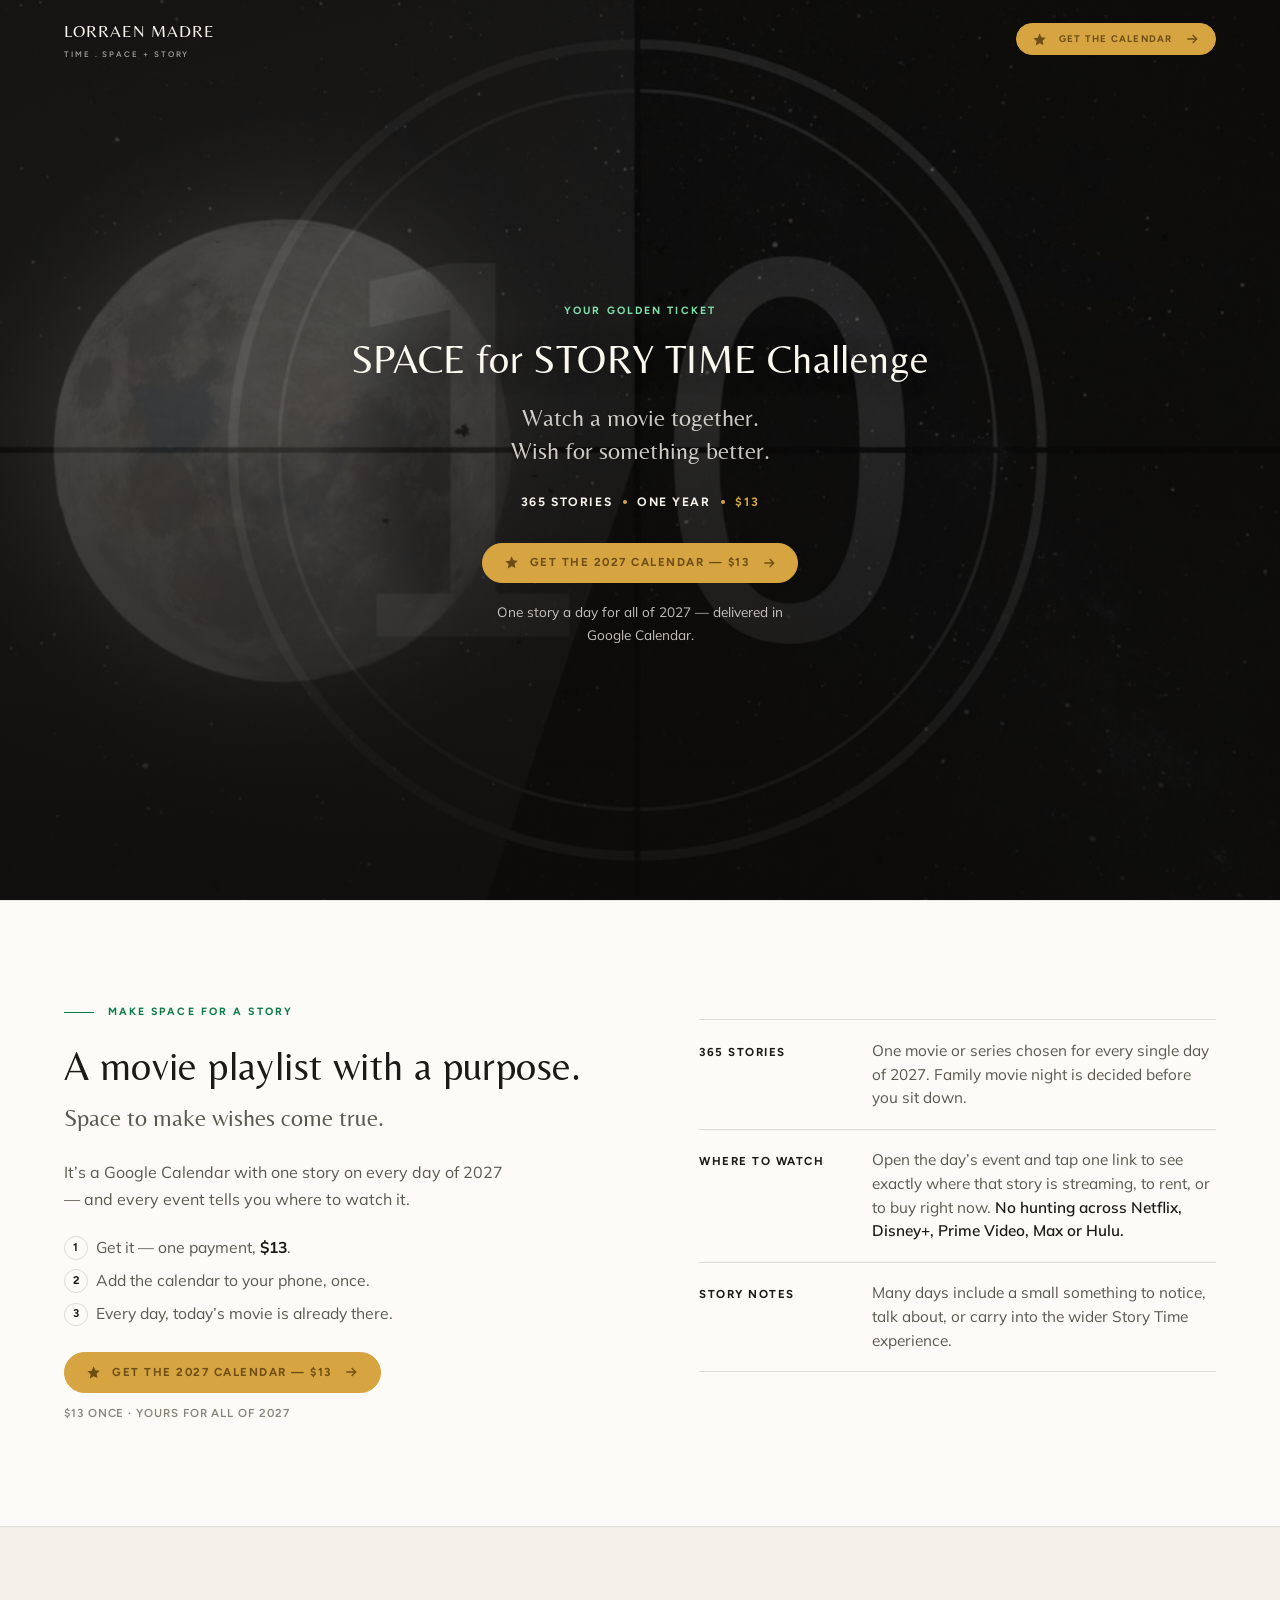
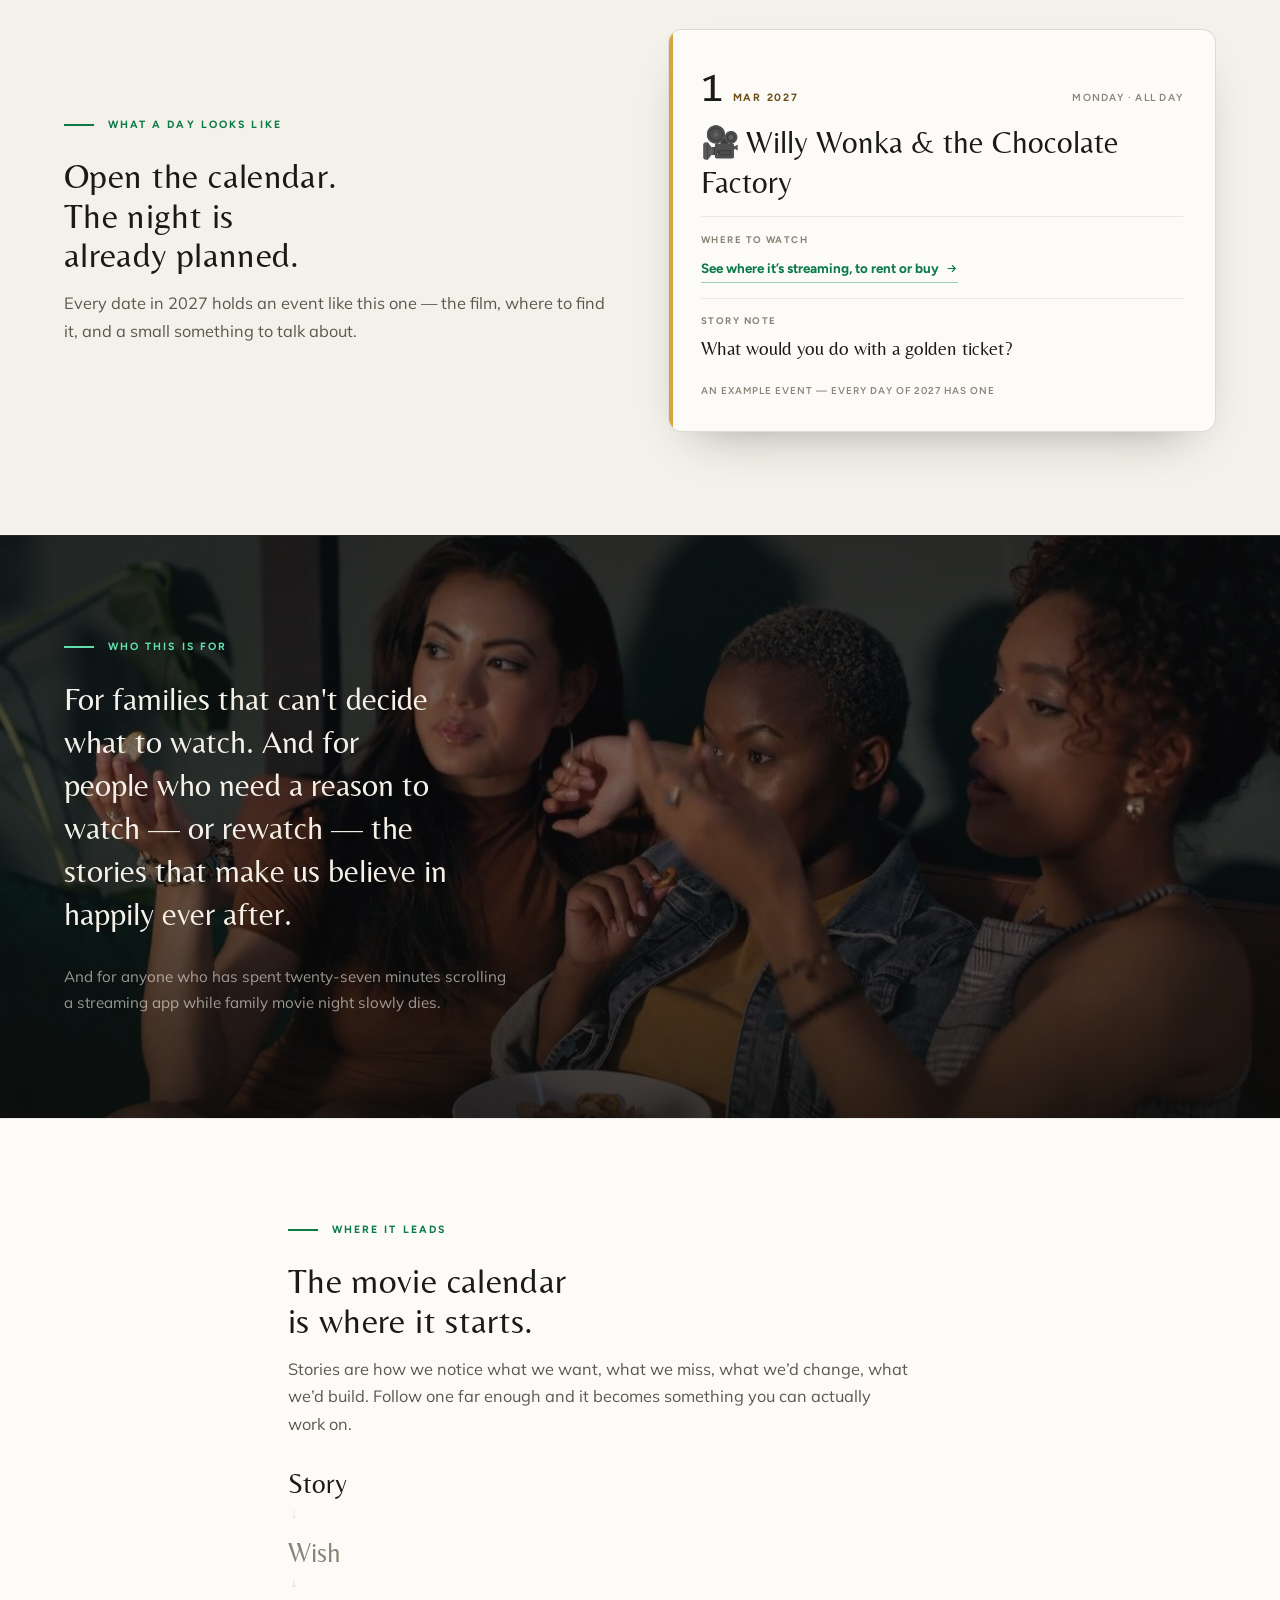
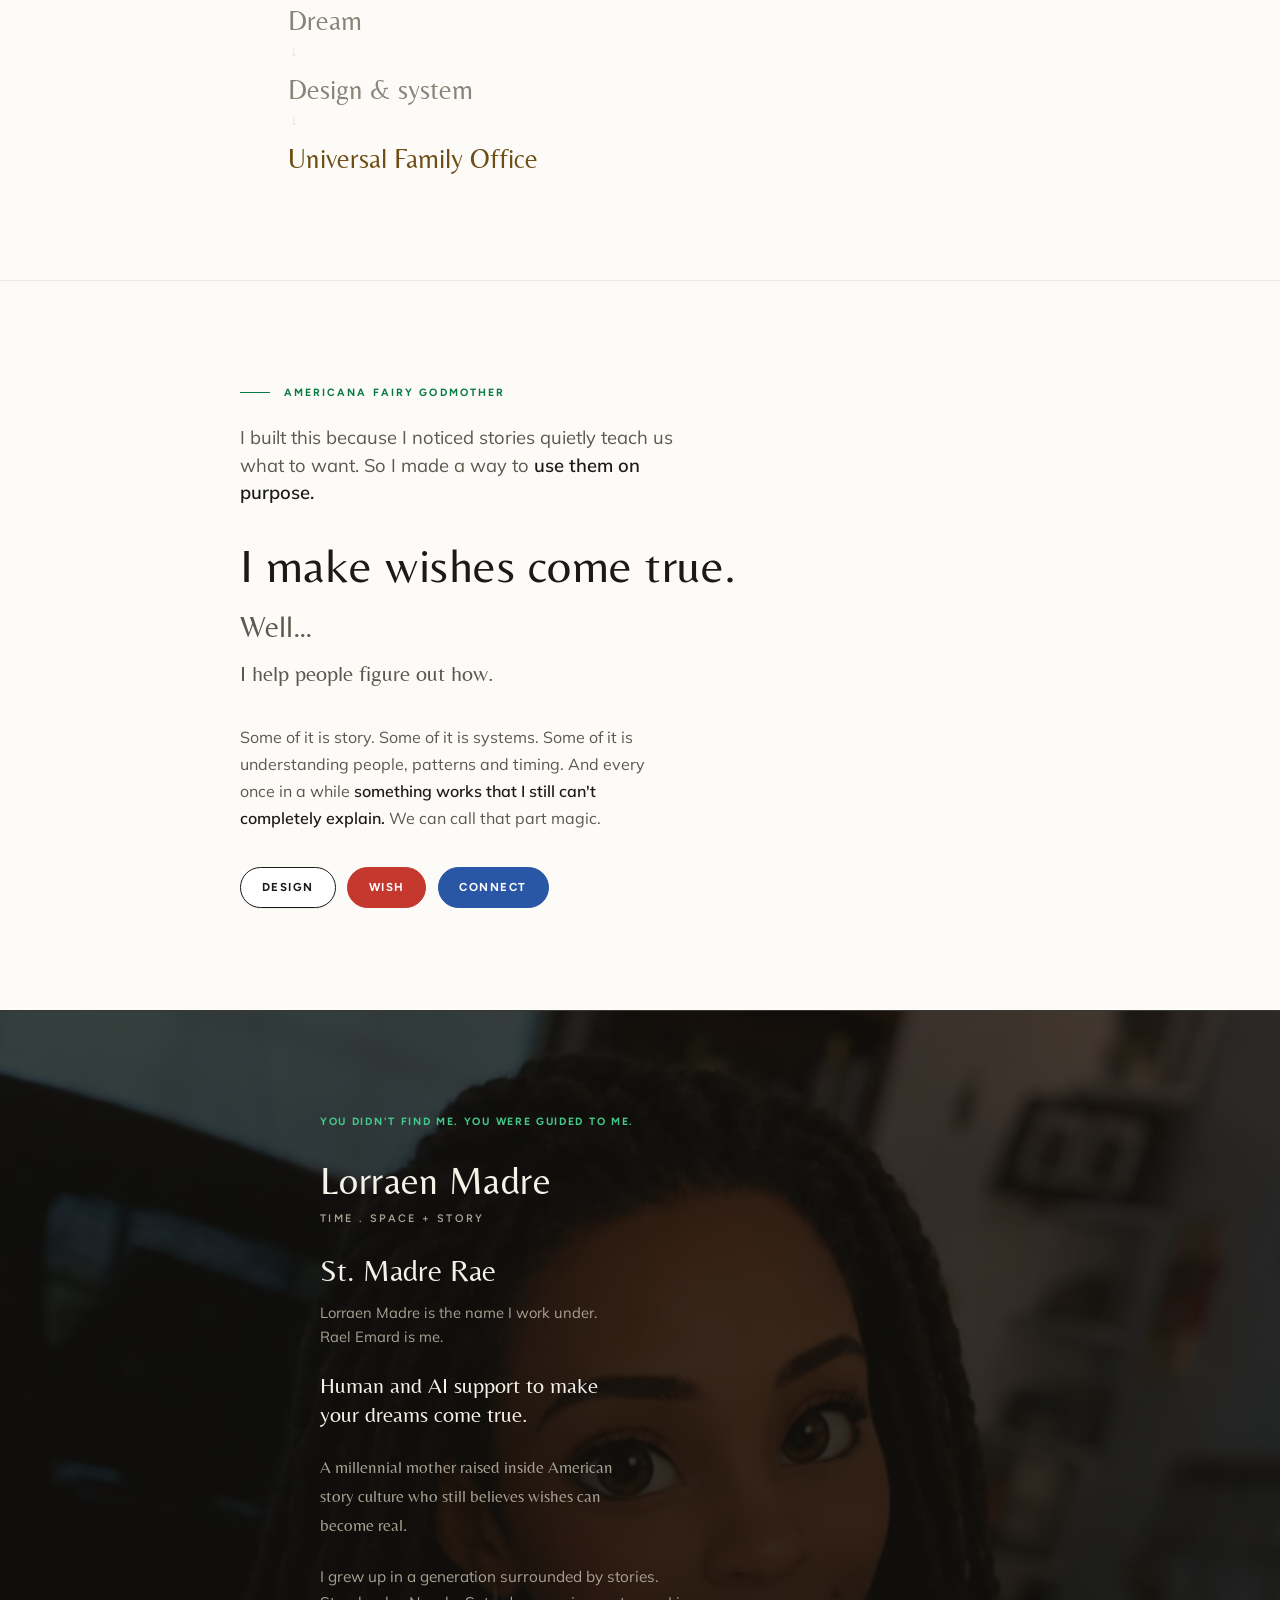
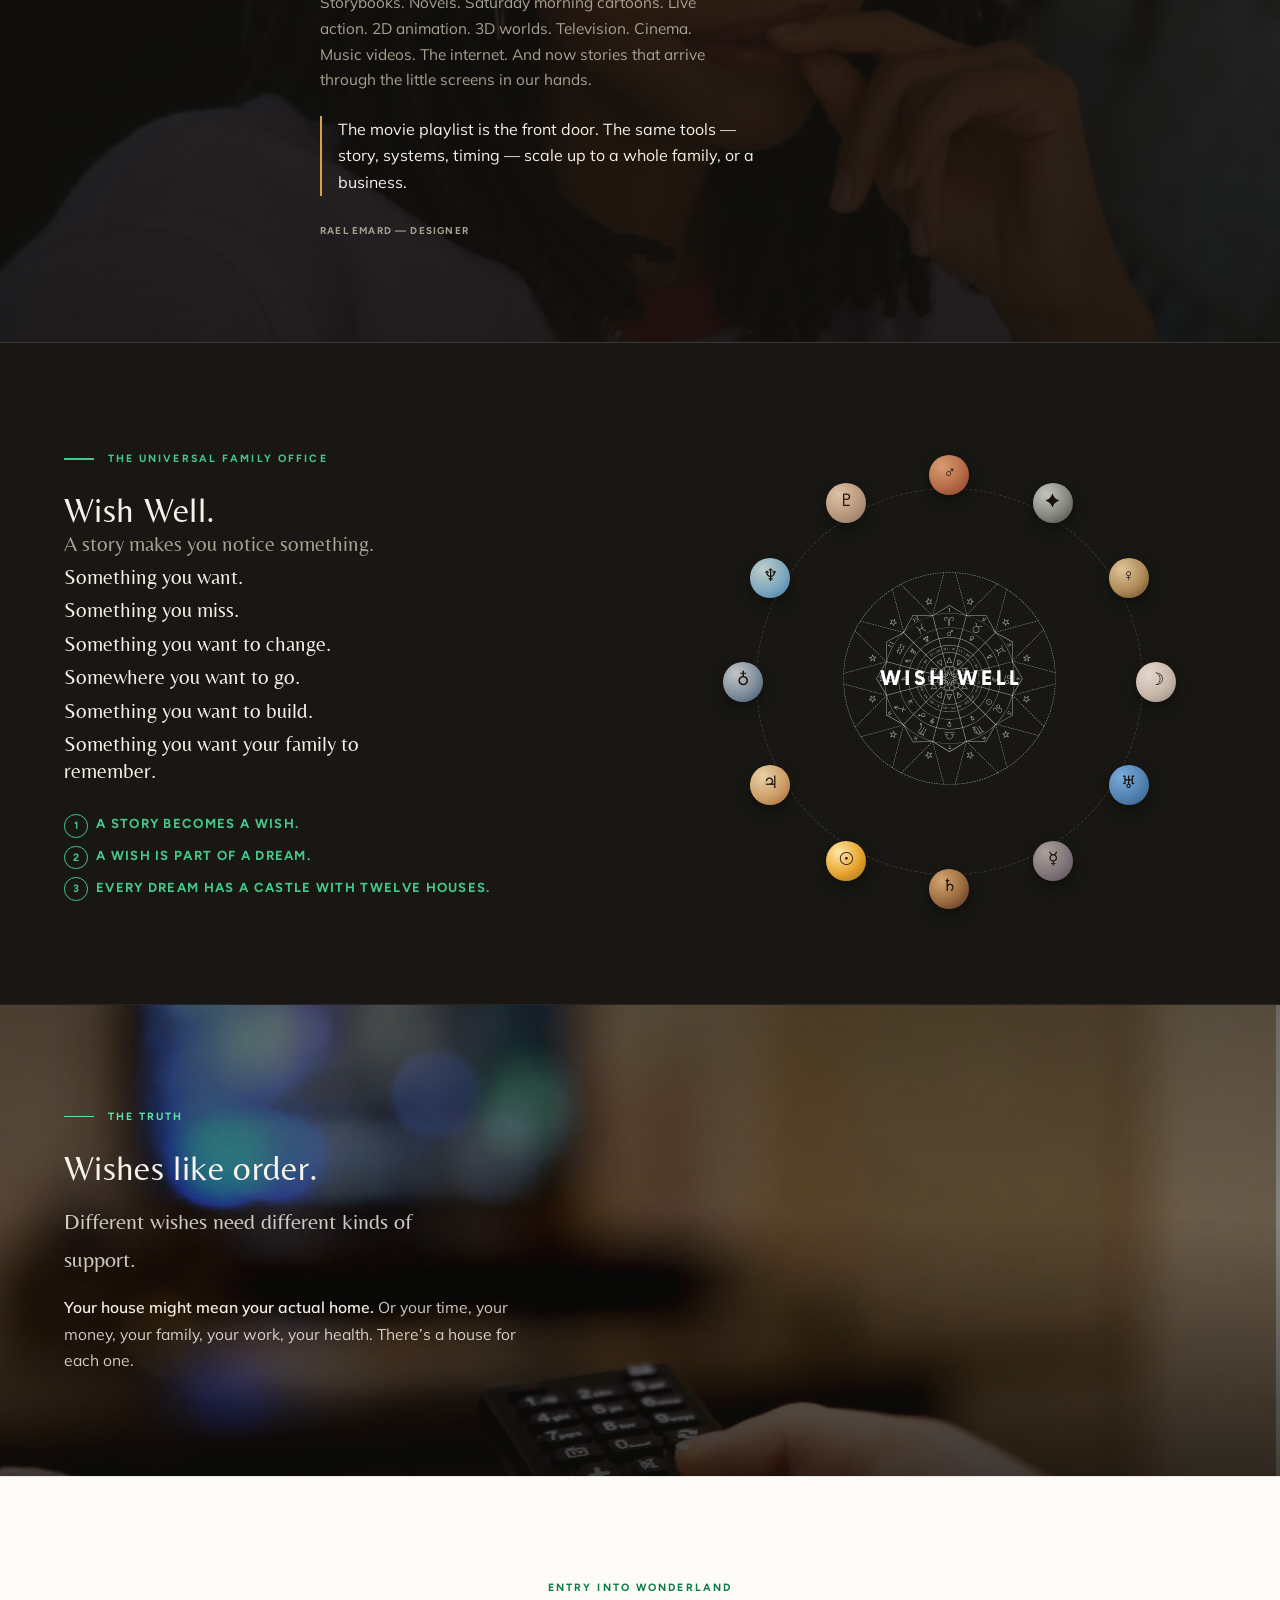
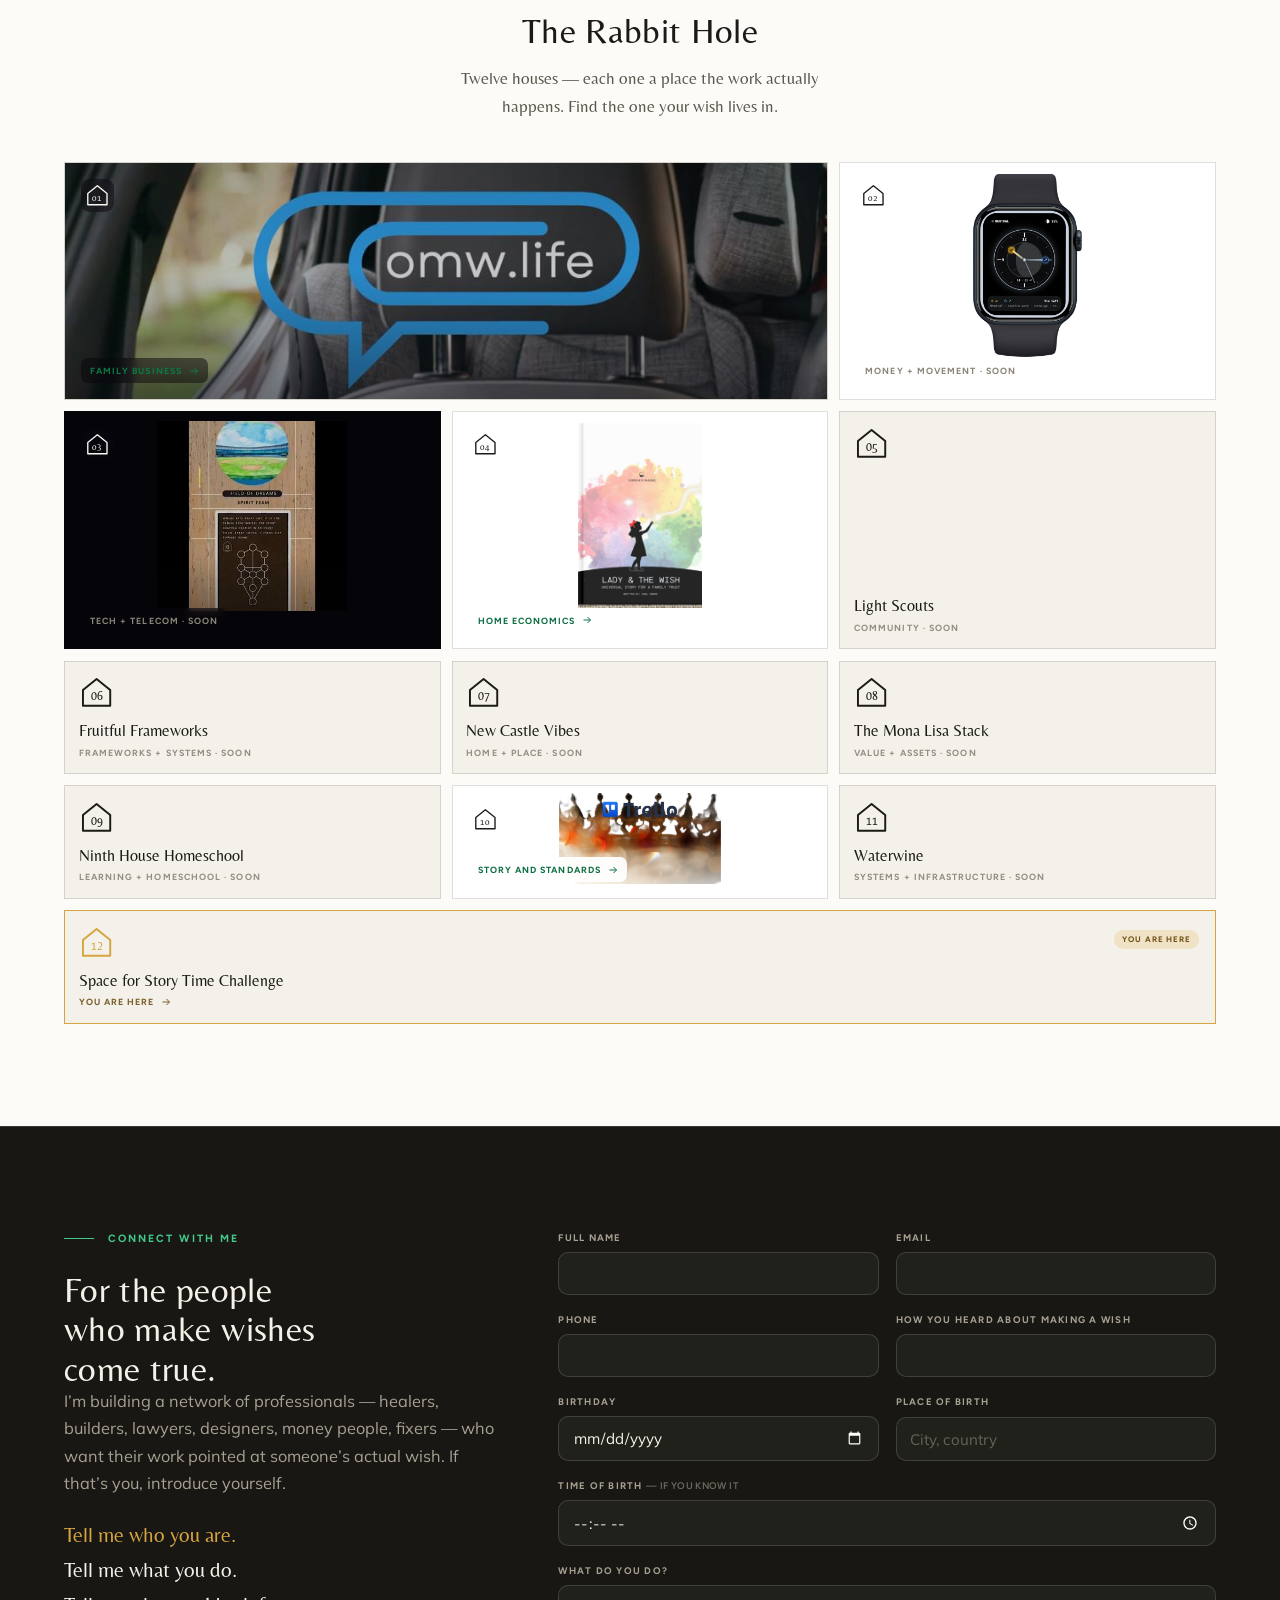
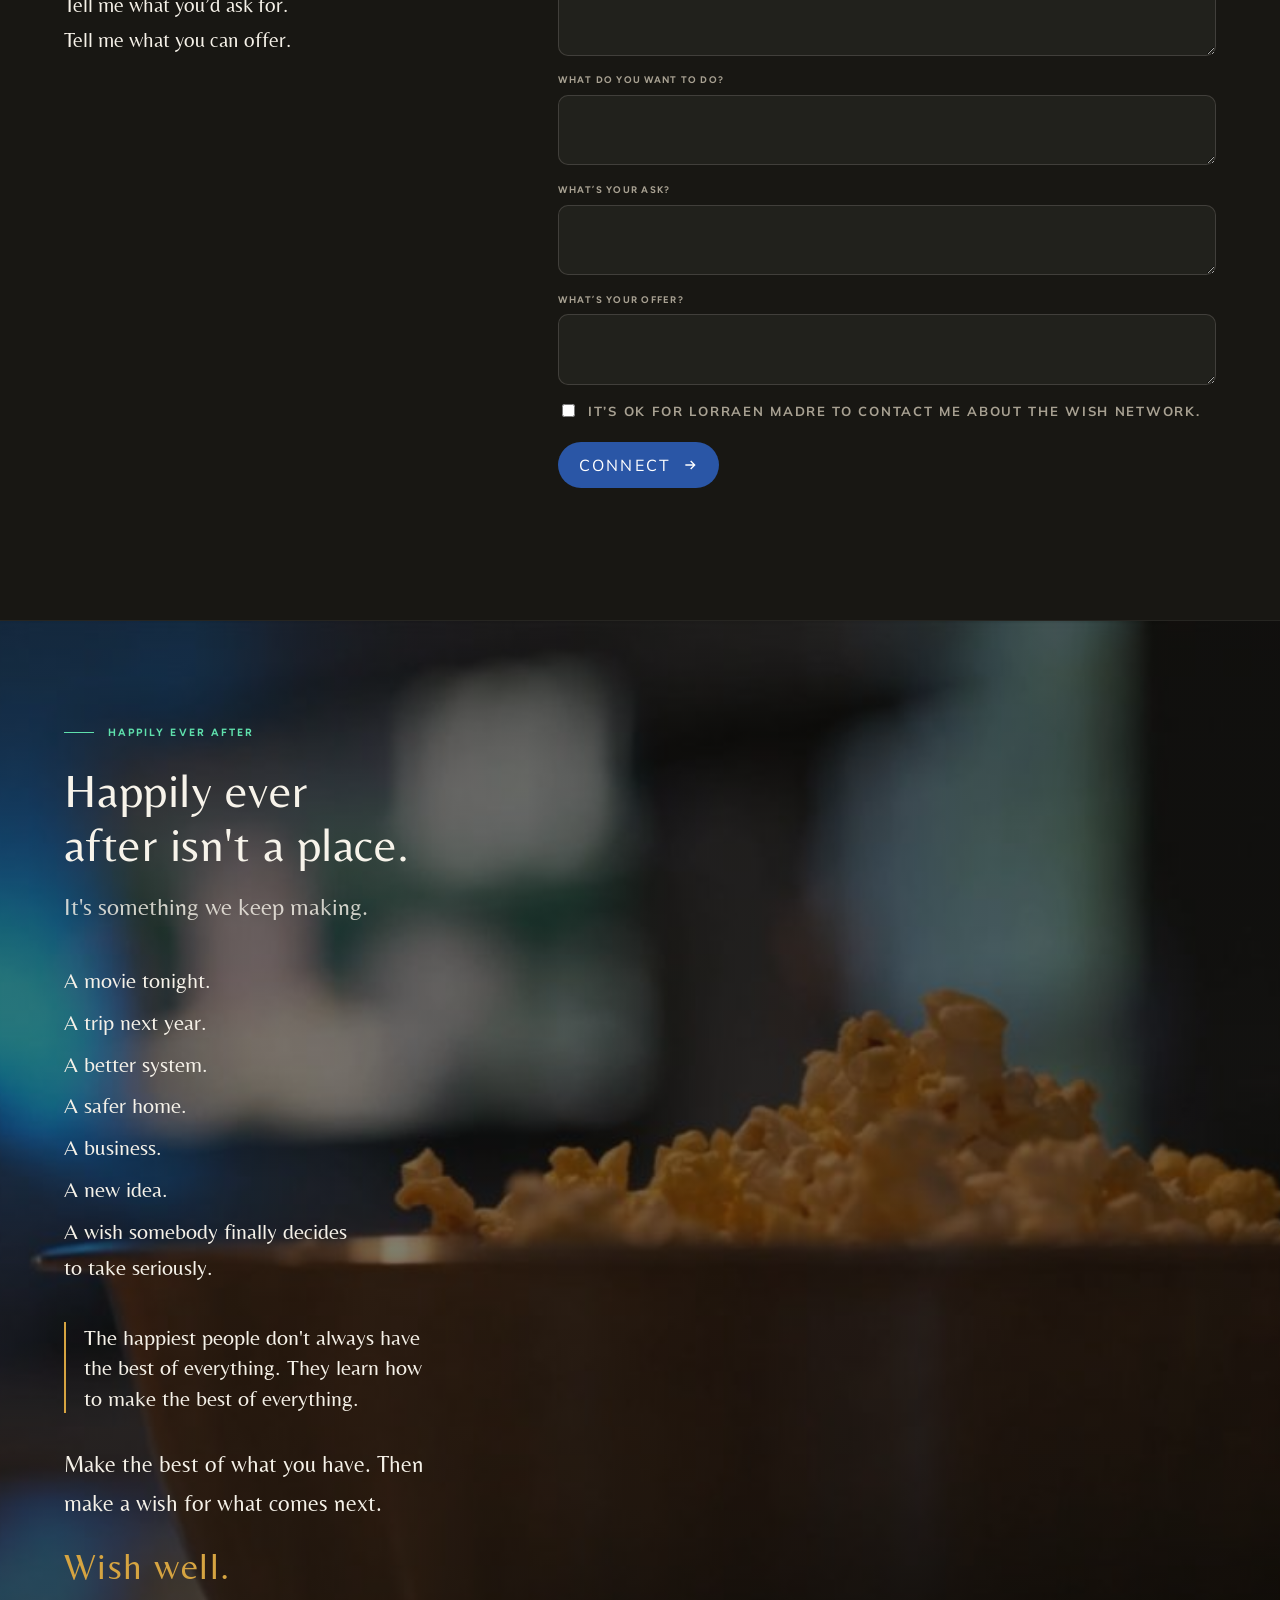
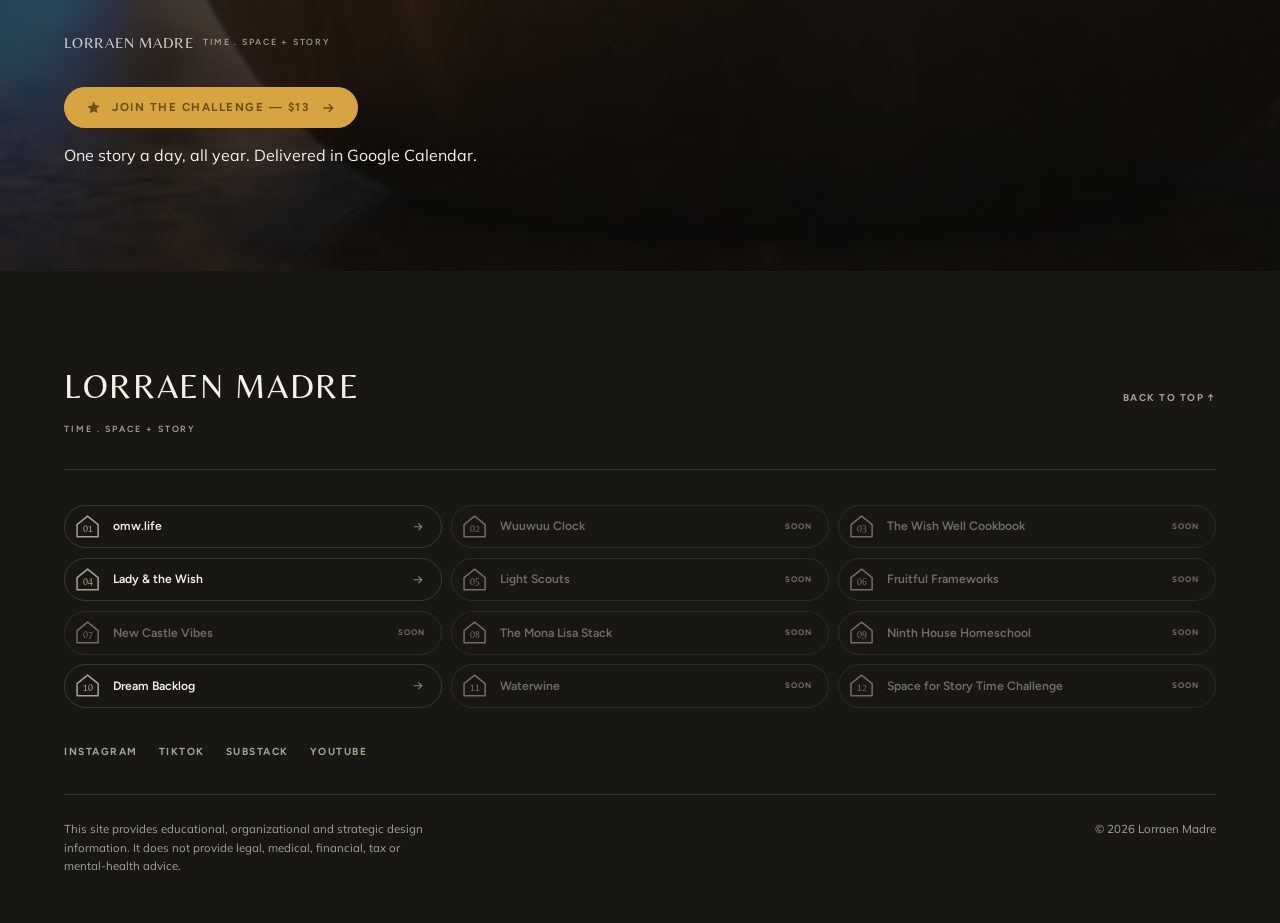
==== index.html @ 6f108433 "Nav: remove the primary link list (keep logo + Get the Calendar CTA) Co-Authored-By: Claude Sonnet 5" ====
<!doctype html>
<html lang="en">
<meta charset="utf-8">
<title>Space for Story Time Club — 365 Family Movie Nights for 2027</title>
<meta name="viewport" content="width=device-width, initial-scale=1">
<meta name="description" content="A Google Calendar with one movie or series for every day of 2027. Each event links straight to where that story is streaming, to rent, or to buy — no scrolling through apps — plus a short story note. 365 family movie nights, $13 once.">
<link rel="canonical" href="https://www.lorraenmadre.com/">
<meta name="robots" content="index, follow, max-image-preview:large">
<meta name="theme-color" content="#181713">
<meta name="author" content="Lorraen Madre">

<meta property="og:type" content="website">
<meta property="og:site_name" content="Lorraen Madre">
<meta property="og:url" content="https://www.lorraenmadre.com/">
<meta property="og:title" content="Space for Story Time Club — 365 Family Movie Nights for 2027">
<meta property="og:description" content="One movie or series for every day of 2027, delivered as a Google Calendar. Every event links you to where that story is streaming, to rent, or to buy. $13 once.">
<meta property="og:image" content="https://www.lorraenmadre.com/brand-assets/hero-poster.jpg">
<meta property="og:image:width" content="1280">
<meta property="og:image:height" content="720">
<meta property="og:image:alt" content="Space for Story Time Club — a cinematic family movie calendar for 2027">

<meta name="twitter:card" content="summary_large_image">
<meta name="twitter:title" content="Space for Story Time Club — 365 Family Movie Nights for 2027">
<meta name="twitter:description" content="One movie or series for every day of 2027 in your Google Calendar, each event linking to where it streams, rents, or sells. $13 once.">
<meta name="twitter:image" content="https://www.lorraenmadre.com/brand-assets/hero-poster.jpg">
<meta name="twitter:image:alt" content="Space for Story Time Club — a cinematic family movie calendar for 2027">

<link rel="icon" href="/favicon.svg" type="image/svg+xml">
<link rel="apple-touch-icon" href="/favicon.svg">

<script type="application/ld+json">
{
  "@context": "https://schema.org",
  "@graph": [
    {
      "@type": "WebSite",
      "@id": "https://www.lorraenmadre.com/#website",
      "url": "https://www.lorraenmadre.com/",
      "name": "Lorraen Madre",
      "description": "Space for Story Time Club — 365 family movie nights for 2027, delivered as a Google Calendar."
    },
    {
      "@type": "Organization",
      "@id": "https://www.lorraenmadre.com/#org",
      "name": "Lorraen Madre",
      "url": "https://www.lorraenmadre.com/",
      "logo": "https://www.lorraenmadre.com/brand-assets/wish-well-logo.svg"
    },
    {
      "@type": "Product",
      "name": "Space for Story Time Club",
      "description": "A Google Calendar with one movie or series selected for every day of 2027. Each calendar event includes a link showing where that story is currently available to stream, rent, or buy, plus an optional story note to notice, discuss, or carry into the wider Story Time experience.",
      "brand": { "@id": "https://www.lorraenmadre.com/#org" },
      "url": "https://www.lorraenmadre.com/",
      "image": "https://www.lorraenmadre.com/brand-assets/hero-poster.jpg",
      "category": "Family entertainment",
      "offers": {
        "@type": "Offer",
        "price": "13.00",
        "priceCurrency": "USD",
        "availability": "https://schema.org/InStock",
        "url": "https://wishwisely.gumroad.com/l/fzexhb"
      }
    }
  ]
}
</script>

<link rel="preconnect" href="https://fonts.googleapis.com">
<link rel="preconnect" href="https://fonts.gstatic.com" crossorigin>
<link rel="stylesheet" href="https://fonts.googleapis.com/css2?family=Belleza&family=Figtree:wght@400;500;600;700&family=Mulish:wght@400;500;600;700&family=Noto+Sans+Symbols+2&display=swap">

<style>
/* ============================================================
   SPACE FOR STORY TIME CHALLENGE
   Display: Belleza · Subheads/labels: Figtree · Body: Mulish
   Structure paced after Aqui / Home Video.
   ============================================================ */

:root{
  --paper:#FCFBF8;
  --panel:#F4F1EA;
  --panel-2:#ECE7DC;
  --ink:#1B1A17;
  --ink-2:#5C584E;
  --ink-3:#8A8478;
  --line:rgba(27,26,23,.14);
  --line-2:rgba(27,26,23,.08);
  --night:#181713;
  --night-ink:#F5F1E8;
  --night-ink-2:#A8A192;
  --night-line:rgba(245,241,232,.15);

  --gold:#D6A441;
  --gold-deep:#6E4E15;
  --gold-soft:#F0E2C4;
  --spirit:#0C7A46;
  --red:#C4382E;
  --blue:#2A56A6;

  --display:"Belleza","Optima","Gill Sans",sans-serif;
  --sub:"Figtree",-apple-system,BlinkMacSystemFont,"Segoe UI",sans-serif;
  --sans:"Mulish",-apple-system,BlinkMacSystemFont,"Segoe UI",sans-serif;
  --glyph:"Noto Sans Symbols 2","Segoe UI Symbol",var(--sans);

  --measure:62ch;
  --pad:clamp(1.25rem,5vw,5rem);
}

@media (prefers-color-scheme:dark){
  :root:not([data-theme="light"]){
    --paper:#151410;--panel:#1D1B16;--panel-2:#242118;
    --ink:#F1EDE3;--ink-2:#ABA491;--ink-3:#847D6C;
    --line:rgba(241,237,227,.16);--line-2:rgba(241,237,227,.08);
    --night:#0E0D0A;--night-ink:#F1EDE3;--night-ink-2:#ABA491;--night-line:rgba(241,237,227,.14);
    --gold:#E1B45C;--gold-deep:#F0DBA9;--gold-soft:#3A2E14;
    --spirit:#43C98A;--red:#E1655B;--blue:#6E93D8;
  }
}
:root[data-theme="dark"]{
  --paper:#151410;--panel:#1D1B16;--panel-2:#242118;
  --ink:#F1EDE3;--ink-2:#ABA491;--ink-3:#847D6C;
  --line:rgba(241,237,227,.16);--line-2:rgba(241,237,227,.08);
  --night:#0E0D0A;--night-ink:#F1EDE3;--night-ink-2:#ABA491;--night-line:rgba(241,237,227,.14);
  --gold:#E1B45C;--gold-deep:#F0DBA9;--gold-soft:#3A2E14;
  --spirit:#43C98A;--red:#E1655B;--blue:#6E93D8;
}

*{box-sizing:border-box}
html{-webkit-text-size-adjust:100%;scroll-behavior:smooth;overflow-x:clip}
@media (prefers-reduced-motion:reduce){html{scroll-behavior:auto}}
body{
  margin:0;background:var(--paper);color:var(--ink);
  font-family:var(--sans);font-size:1rem;line-height:1.68;
  -webkit-font-smoothing:antialiased;text-rendering:optimizeLegibility;overflow-x:hidden;
}
h1,h2,h3{font-family:var(--display);font-weight:400;line-height:1.12;margin:0;letter-spacing:.01em;text-wrap:balance}
p{margin:0}
a{color:inherit;text-decoration:none}
svg{display:block}
img{display:block;max-width:100%}
::selection{background:rgba(214,164,65,.28)}
:focus-visible{outline:2.5px solid var(--gold);outline-offset:3px;border-radius:2px}

.skip{position:fixed;left:1rem;top:-100px;z-index:200;background:var(--ink);color:var(--paper);
  padding:.7rem 1.1rem;border-radius:999px;font-family:var(--sub);font-size:.8rem;transition:top .2s}
.skip:focus{top:1rem}

.wrap{width:min(1180px,100% - (2 * var(--pad)));margin-inline:auto}
.eyebrow{font-family:var(--sub);font-weight:700;font-size:.66rem;letter-spacing:.2em;text-transform:uppercase;color:var(--spirit)}

/* ---------- pill ---------- */
.pill{
  --pc:var(--ink);
  display:inline-flex;align-items:center;gap:.7rem;
  padding:.6rem 1.3rem;border:1.5px solid var(--pc);border-radius:999px;
  font-family:var(--sub);font-weight:700;font-size:.72rem;letter-spacing:.13em;text-transform:uppercase;
  color:var(--pc);background:transparent;cursor:pointer;text-decoration:none;
  transition:background .22s ease,color .22s ease,border-color .22s ease,transform .22s ease,box-shadow .22s ease;
}
.pill .star{width:.95rem;height:.95rem;flex:none}
.pill .arw{width:1rem;height:1rem;flex:none;transition:transform .22s ease}
.pill:hover{transform:translateY(-2px)}
.pill:hover .arw{transform:translateX(4px)}
.pill.solid{background:var(--gold);border-color:var(--gold);color:var(--gold-deep)}
.pill.solid:hover{background:var(--gold-deep);border-color:var(--gold-deep);color:var(--gold)}
.pill.ghost{--pc:var(--ink-2)}
.pill.ghost:hover{--pc:var(--ink);border-color:var(--ink)}
.sec.night .pill.ghost{--pc:var(--night-ink-2)}
.sec.night .pill.ghost:hover{--pc:var(--night-ink);border-color:var(--night-ink)}
.pill.design{background:#fff;border-color:var(--ink);color:#1B1A17;box-shadow:0 1px 0 rgba(27,26,23,.06)}
.pill.design:hover{background:#1B1A17;border-color:#1B1A17;color:#fff}
.pill.wish{background:var(--red);border-color:var(--red);color:#fff}
.pill.wish:hover{filter:brightness(1.08)}
.pill.watch{background:var(--blue);border-color:var(--blue);color:#fff}
.pill.watch:hover{filter:brightness(1.1)}

/* ---------- nav ---------- */
.nav{
  position:fixed;inset:0 0 auto 0;z-index:100;
  display:flex;align-items:center;justify-content:space-between;gap:1rem;
  padding:1.05rem var(--pad);border-bottom:1px solid transparent;
  transition:background .35s ease,border-color .35s ease,padding .35s ease;
}
.nav.stuck{background:color-mix(in srgb,var(--paper) 90%,transparent);backdrop-filter:blur(10px);border-color:var(--line);padding-block:.7rem}
.nav .mark{font-family:var(--display);font-size:1.05rem;letter-spacing:.06em;color:#F7F3EA;white-space:nowrap;text-transform:uppercase;transition:color .35s ease}
.nav.stuck .mark{color:var(--ink)}
.nav .mark span{display:block;font-family:var(--sub);font-weight:600;font-size:.5rem;letter-spacing:.24em;text-transform:uppercase;opacity:.62;margin-top:3px}
.nav-links{display:flex;align-items:center;gap:1.6rem}
.nav-links a{font-family:var(--sub);font-weight:600;font-size:.68rem;letter-spacing:.13em;text-transform:uppercase;color:#F7F3EA;opacity:.82;transition:opacity .18s,color .35s}
.nav.stuck .nav-links a{color:var(--ink);opacity:.72}
.nav-links a:hover{opacity:1;color:var(--spirit)}
.nav .pill{font-size:.6rem;padding:.45rem .95rem;white-space:nowrap;opacity:0;transform:translateY(-6px);pointer-events:none;transition:opacity .3s,transform .3s,background .22s,color .22s}
.nav.stuck .pill{opacity:1;transform:none;pointer-events:auto}
@media (max-width:860px){
  .nav-links{display:none}
  .nav .mark span{display:none}
  .nav .pill{opacity:1;transform:none;pointer-events:auto}
}
@media (max-width:400px){
  .nav .pill .arw{display:none}
  .nav .pill{padding:.42rem .8rem;font-size:.56rem}
}

/* ---------- hero (full-bleed background video) ---------- */
.hero{
  position:relative;min-height:100svh;display:grid;place-items:center;
  padding:8rem var(--pad) clamp(3rem,7vw,5rem);
  text-align:center;overflow:hidden;isolation:isolate;background:#0c0b09;
}
.hero-bg{
  position:absolute;inset:0;z-index:-2;width:100%;height:100%;
  object-fit:cover;background:#0c0b09;
}
.hero-scrim{position:absolute;inset:0;z-index:-1;pointer-events:none;
  background:
    radial-gradient(120% 90% at 50% 40%,rgba(12,11,9,.35),rgba(12,11,9,.66) 78%),
    linear-gradient(180deg,rgba(12,11,9,.5),rgba(12,11,9,.42) 45%,rgba(12,11,9,.72))}
.hero-inner{max-width:40rem;margin-inline:auto;color:#F7F3EA}
.hero .eyebrow{display:block;margin-bottom:1.15rem;color:#7FE0AC}
.hero h1{
  font-size:clamp(1.25rem,4vw,2.5rem);font-weight:400;line-height:1.05;letter-spacing:.01em;color:#FBF8F0;
  text-shadow:0 2px 24px rgba(0,0,0,.4);white-space:nowrap
}
@media (max-width:440px){.hero h1{white-space:normal}}
.hero .tagline{
  font-family:var(--display);font-size:clamp(1.15rem,2.2vw,1.5rem);line-height:1.4;
  color:rgba(247,243,234,.82);margin:1.3rem auto 1.5rem;max-width:34ch
}
.hero .offer{
  font-family:var(--sub);font-weight:700;font-size:.76rem;letter-spacing:.13em;text-transform:uppercase;
  display:flex;align-items:center;justify-content:center;gap:.65rem;flex-wrap:wrap;margin-bottom:1.9rem;color:#F7F3EA
}
.hero .offer .sep{width:4px;height:4px;border-radius:50%;background:var(--gold)}
.hero .offer .price{color:var(--gold)}
.hero .cta-row{display:flex;justify-content:center;flex-wrap:wrap;gap:.8rem}
.hero .fine{margin-top:1.1rem;font-size:.85rem;color:rgba(247,243,234,.78);max-width:36ch;margin-inline:auto}
@media (prefers-reduced-motion:reduce){.hero-bg{display:none}}

/* ---------- section shell ---------- */
.sec{padding:clamp(3.5rem,8vw,6.5rem) 0;border-top:1px solid var(--line-2)}
.sec.night{background:var(--night);color:var(--night-ink);border-color:var(--night-line);--spirit:#43C98A}
.sec.panel{background:var(--panel)}
.sec .kicker{display:flex;align-items:center;gap:.85rem;margin-bottom:1.4rem}
.sec .kicker::before{content:"";width:30px;height:1.5px;background:var(--spirit)}
h2.big{font-size:clamp(1.55rem,2.9vw,2.2rem);font-weight:400;max-width:18ch}
.sec.night h2.big{color:var(--night-ink)}
.lead{font-size:clamp(1.02rem,1.1vw,1.14rem);color:var(--ink-2);max-width:var(--measure)}
.sec.night .lead{color:var(--night-ink-2)}

/* section with background video */
.sec.media{position:relative;overflow:hidden;isolation:isolate;background:#0e0d0a;color:#F5F1E8;
  --ink:#F5F1E8;--ink-2:rgba(245,241,232,.82);--ink-3:rgba(245,241,232,.6);--spirit:#5FE0AC;--line:rgba(245,241,232,.18);--line-2:rgba(245,241,232,.1)}
.sec.media .sec-bg{position:absolute;inset:0;z-index:-2;width:100%;height:100%;object-fit:cover;background:#0e0d0a}
.sec.media .sec-scrim{position:absolute;inset:0;z-index:-1;pointer-events:none;
  background:linear-gradient(180deg,rgba(14,13,10,.62),rgba(14,13,10,.5) 45%,rgba(14,13,10,.8))}
.sec.media h2,.sec.media h2.big{color:#F7F3EA}
@media (prefers-reduced-motion:reduce){.sec.media .sec-bg{opacity:.5}}

/* ---------- 2 · the challenge ---------- */
.club-grid{display:grid;gap:clamp(2.25rem,5vw,4rem);grid-template-columns:1fr}
@media (min-width:900px){.club-grid{grid-template-columns:1.05fr .95fr;align-items:start}}
.club-copy h2{font-size:clamp(1.7rem,3.4vw,2.5rem);margin-bottom:.6rem}
.club-copy .sub2{font-family:var(--display);font-size:clamp(1.15rem,2.2vw,1.5rem);color:var(--ink-2);margin-bottom:1.3rem}
.club-copy p{color:var(--ink-2);max-width:44ch}
.club-copy .how{list-style:none;counter-reset:how;margin:1.5rem 0 0;padding:0;display:grid;gap:.7rem;max-width:38ch}
.club-copy .how li{counter-increment:how;position:relative;padding-left:2rem;color:var(--ink-2);font-size:.98rem;line-height:1.4}
.club-copy .how li::before{content:counter(how);position:absolute;left:0;top:-.05em;
  font-family:var(--sub);font-weight:700;font-size:.7rem;width:1.35rem;height:1.35rem;border-radius:999px;
  border:1px solid var(--line);display:grid;place-items:center;color:var(--ink)}
.club-copy .how b{color:var(--ink);font-weight:700}
.club-cta{margin-top:1.7rem}
.club-cta .cta-note{margin-top:.7rem;font-family:var(--sub);font-weight:600;font-size:.72rem;letter-spacing:.08em;text-transform:uppercase;color:var(--ink-3)}
.inventory{border-top:1px solid var(--line)}
.inventory div{display:grid;grid-template-columns:1fr;gap:.5rem;padding:1.15rem 0;border-bottom:1px solid var(--line)}
@media (min-width:560px){.inventory div{grid-template-columns:9.5rem 1fr;gap:1.3rem;align-items:baseline}}
.inventory dt{font-family:var(--sub);font-weight:700;font-size:.72rem;letter-spacing:.13em;text-transform:uppercase}
.inventory dd{margin:0;color:var(--ink-2);font-size:.96rem;line-height:1.55}
.inventory dd b{color:var(--ink);font-weight:600}

/* ---------- 2½ · what a day looks like (calendar-event demo) ---------- */
.demo{display:grid;gap:clamp(2rem,5vw,3.5rem);grid-template-columns:1fr;align-items:center}
@media (min-width:900px){.demo{grid-template-columns:1fr 1fr}}
.demo-copy .lead{margin-top:1rem}
.evcard{
  margin:0;background:var(--paper);border:1px solid var(--line);border-radius:14px;
  padding:clamp(1.3rem,4vw,2rem);position:relative;overflow:hidden;
  box-shadow:0 22px 48px -28px rgba(27,26,23,.45);
}
.evcard::before{content:"";position:absolute;left:0;top:0;bottom:0;width:4px;background:var(--gold)}
.evcard-top{display:flex;align-items:baseline;justify-content:space-between;gap:1rem;flex-wrap:wrap}
.evcard-date{display:flex;align-items:baseline;gap:.55rem}
.evcard-date .d{font-family:var(--display);font-size:clamp(2.1rem,6vw,2.9rem);line-height:1;color:var(--ink)}
.evcard-date .m{font-family:var(--sub);font-weight:700;font-size:.66rem;letter-spacing:.16em;text-transform:uppercase;color:var(--gold-deep)}
.evcard-day{font-family:var(--sub);font-weight:600;font-size:.64rem;letter-spacing:.12em;text-transform:uppercase;color:var(--ink-3)}
.evcard-title{font-family:var(--display);font-size:clamp(1.4rem,3.4vw,1.95rem);color:var(--ink);margin:1.05rem 0 .4rem;line-height:1.15}
.evcard-title .clap{font-family:var(--glyph);margin-right:.4rem}
.evcard-field{border-top:1px solid var(--line-2);padding-top:.9rem;margin-top:.95rem}
.evcard-label{display:block;font-family:var(--sub);font-weight:700;font-size:.6rem;letter-spacing:.15em;text-transform:uppercase;color:var(--ink-3);margin-bottom:.4rem}
.evcard-link{display:inline-flex;align-items:center;gap:.4rem;font-family:var(--sub);font-weight:700;font-size:.84rem;
  color:var(--spirit);border-bottom:1px solid color-mix(in srgb,var(--spirit) 40%,transparent);padding-bottom:2px}
.evcard-link svg{flex:none}
.evcard-link:hover{border-color:var(--spirit)}
.evcard-note{font-family:var(--display);font-size:clamp(1.05rem,2vw,1.2rem);color:var(--ink);line-height:1.32}
.evcard-cap{margin-top:1.35rem;font-family:var(--sub);font-weight:600;font-size:.62rem;letter-spacing:.1em;text-transform:uppercase;color:var(--ink-3)}

/* ---------- 3½ · where it leads (story → wish → dream → design → UFO) ---------- */
.bridge-sec{max-width:44rem}
.bridge-sec .lead{margin:1rem 0 .4rem}
.path{list-style:none;margin:1.6rem 0 0;padding:0;display:grid;gap:.2rem;justify-items:start}
.path li{font-family:var(--display);font-size:clamp(1.2rem,2.7vw,1.7rem);color:var(--ink-3);line-height:1.45}
.path li::after{content:"\2193";display:block;font-family:var(--glyph);font-size:.85rem;color:var(--line);margin:.2rem 0 .2rem .15rem}
.path li:first-child{color:var(--ink)}
.path li:last-child{color:var(--gold-deep)}
.path li:last-child::after{display:none}

/* ---------- 3 · who ---------- */
.who p.stack{font-family:var(--display);font-size:clamp(1.35rem,2.8vw,2rem);line-height:1.34;max-width:24ch;color:var(--ink)}
.who p.wry{margin-top:1.8rem;color:var(--ink-3);max-width:50ch;font-size:.95rem}

/* ---------- 4 · lorraen madre (full-bleed portrait bg) ---------- */
.madre{position:relative;overflow:hidden;isolation:isolate}
.madre-bg{position:absolute;inset:0;z-index:-2;width:100%;height:100%;object-fit:cover;object-position:50% 20%;
  opacity:.5;animation:kenburns 36s ease-in-out infinite alternate}
.madre::after{content:"";position:absolute;inset:0;z-index:-1;pointer-events:none;
  background:linear-gradient(180deg,rgba(16,15,12,.6),rgba(16,15,12,.7) 55%,rgba(16,15,12,.82))}
@keyframes kenburns{from{transform:scale(1.03) translate(0,0);opacity:.4}to{transform:scale(1.16) translate(-2.5%,-3.5%);opacity:.58}}
@media (prefers-reduced-motion:reduce){.madre-bg{animation:none;opacity:.38}}
.madre-copy{max-width:40rem;position:relative}
.madre .attrib{margin-top:1.7rem;font-family:var(--sub);font-weight:700;font-size:.62rem;letter-spacing:.12em;text-transform:uppercase;color:var(--night-ink-2)}
.madre .guided{font-family:var(--sub);font-weight:700;font-size:clamp(.55rem,1.4vw,.66rem);letter-spacing:.16em;text-transform:uppercase;color:var(--spirit);margin-bottom:1.7rem;line-height:1.7;white-space:nowrap}
@media (max-width:520px){.madre .guided{white-space:normal;letter-spacing:.12em}}
.madre h2{color:var(--night-ink);font-size:clamp(1.7rem,3.4vw,2.4rem)}
.madre .lm-line{font-family:var(--sub);font-weight:600;font-size:.68rem;letter-spacing:.22em;text-transform:uppercase;color:var(--night-ink-2);margin-top:.55rem}
.madre .role{font-family:var(--display);font-size:clamp(1.35rem,2.6vw,1.9rem);color:var(--night-ink);margin:1rem 0 .3rem}
.madre .whois{font-size:.92rem;color:var(--night-ink-2);max-width:34ch;margin:0 0 1.3rem}
.madre .pitch{font-family:var(--display);font-size:clamp(1.1rem,2.1vw,1.4rem);color:var(--night-ink);margin:.5rem 0 1.5rem;max-width:26ch;line-height:1.3}
.madre .def{color:var(--night-ink-2);font-family:var(--display);font-size:1.08rem;max-width:34ch;margin-bottom:1.5rem}
.madre p{color:var(--night-ink-2);max-width:44ch;font-size:.96rem}
.madre p + p{margin-top:1rem}
.madre .close{color:var(--night-ink);border-left:2px solid var(--gold);padding-left:1rem;font-size:1rem;margin-top:1.4rem}

/* ---------- 5 · fairy godmother idea ---------- */
.fgi{max-width:50rem}
.fgi .bridge{color:var(--ink-2);font-size:clamp(1rem,1.7vw,1.15rem);line-height:1.5;max-width:40ch;margin:.4rem 0 2rem}
.fgi .bridge b{color:var(--ink);font-weight:600}
.fgi h2{font-size:clamp(1.9rem,4vw,3rem);font-weight:400}
.fgi .well{font-family:var(--display);font-size:clamp(1.4rem,2.6vw,1.9rem);color:var(--ink-2);display:block;margin:.5rem 0 .2rem}
.fgi .then{font-family:var(--display);font-size:clamp(1.1rem,2vw,1.4rem);color:var(--ink-2)}
.fgi .body{margin-top:2rem;color:var(--ink-2);max-width:44ch}
.fgi .body b{color:var(--ink);font-weight:600}
.fgi-cta{margin-top:2.2rem;display:flex;flex-wrap:wrap;gap:.7rem}

/* ---------- 6 · wish well ---------- */
.wish-grid{display:grid;gap:clamp(2.5rem,6vw,4rem);grid-template-columns:1fr;align-items:center}
@media (min-width:940px){.wish-grid{grid-template-columns:1.02fr .98fr}}
.wish h2{color:var(--night-ink)}
.wish .litany{display:grid;gap:.4rem;max-width:34ch;margin-bottom:1.9rem}
.wish .litany span{font-family:var(--display);font-size:clamp(1.05rem,1.8vw,1.32rem);color:var(--night-ink);line-height:1.28}
.wish .litany span:first-child{color:var(--night-ink-2)}
.wish .sequence{list-style:none;margin:0;padding:0;display:grid;gap:.75rem;counter-reset:seq}
.wish .sequence li{
  font-family:var(--sub);font-weight:700;font-size:.82rem;letter-spacing:.1em;text-transform:uppercase;
  line-height:1.5;color:var(--spirit);padding-left:2rem;position:relative;counter-increment:seq
}
.wish .sequence li::before{
  content:counter(seq);position:absolute;left:0;top:-.05em;
  font-family:var(--sub);font-weight:700;font-size:.66rem;letter-spacing:0;color:var(--spirit);
  width:1.35rem;height:1.35rem;border:1px solid var(--spirit);border-radius:50%;display:grid;place-items:center
}

/* ---------- 7 · get your house in order ---------- */
.house-order .sub{font-family:var(--display);font-size:clamp(1.1rem,2vw,1.4rem);color:var(--ink-2);margin:1rem 0;max-width:32ch}
.house-order p{color:var(--ink-2);font-size:.98rem;max-width:54ch}
.house-order p b{color:var(--ink);font-weight:600}
.wheel{position:relative;width:min(440px,86vw);aspect-ratio:1;margin:1rem auto 0}
.wheel .core{position:absolute;inset:19%;display:grid;place-items:center}
.wheel .core img{width:100%;height:auto;filter:brightness(1.06)}
.wheel .orbit{position:absolute;inset:0}
.wheel .orbit::before{content:"";position:absolute;inset:6%;border-radius:50%;border:1px dashed var(--night-line)}
.wheel .node{
  position:absolute;left:50%;top:50%;width:2.5rem;height:2.5rem;margin:-1.25rem;
  border-radius:50%;display:grid;place-items:center;
  font-family:var(--glyph);font-size:1.05rem;color:#17110c;
  box-shadow:0 6px 16px rgba(0,0,0,.4)
}
@media (prefers-reduced-motion:no-preference){
  .wheel .orbit{animation:wheel-spin 120s linear infinite}
  .wheel .node{animation:wheel-spin 120s linear infinite reverse}
}
@keyframes wheel-spin{to{transform:rotate(360deg)}}
@media (max-width:520px){.wheel{width:min(320px,88vw)}.wheel .node{width:2.1rem;height:2.1rem;margin:-1.05rem;font-size:.9rem}}

/* ---------- 8 · the houses ---------- */
.houses-head{display:grid;justify-items:center;text-align:center;gap:.85rem;margin-bottom:2.6rem}
.houses-head .kicker{margin-bottom:0;justify-content:center}
.houses-head .kicker::before{display:none}
.houses-head h2{max-width:none;white-space:nowrap}
.houses-head p{font-family:var(--display);color:var(--ink-2);font-size:1.05rem;max-width:42ch}
@media (max-width:420px){.houses-head h2{white-space:normal}}
/* mosaic: varied squares + rectangles tiling one clean rectangle */
.houses{
  display:grid;gap:clamp(.4rem,1vw,.7rem);
  grid-template-columns:repeat(6,1fr);
  grid-template-rows:repeat(7,clamp(4.1rem,11vw,7.1rem));
  grid-template-areas:
    "a a a a b b"
    "a a a a b b"
    "c c d d e e"
    "c c d d e e"
    "f f g g h h"
    "i i j j k k"
    "l l l l l l";
}
.houses .house:nth-child(1){grid-area:a}
.houses .house:nth-child(2){grid-area:b}
.houses .house:nth-child(3){grid-area:c}
.houses .house:nth-child(4){grid-area:d}
.houses .house:nth-child(5){grid-area:e}
.houses .house:nth-child(6){grid-area:f}
.houses .house:nth-child(7){grid-area:g}
.houses .house:nth-child(8){grid-area:h}
.houses .house:nth-child(9){grid-area:i}
.houses .house:nth-child(10){grid-area:j}
.houses .house:nth-child(11){grid-area:k}
.houses .house:nth-child(12){grid-area:l}
.house{
  position:relative;overflow:hidden;border:1px solid var(--line);background:var(--panel);
  display:flex;flex-direction:column;justify-content:space-between;gap:.5rem;padding:.85rem;
  text-decoration:none;color:var(--ink);transition:border-color .25s ease,background .25s ease;
}
.house:hover{border-color:var(--ink);background:var(--panel-2)}
.house .mark{width:2.2rem;height:2.2rem;color:var(--ink);flex:none}
.house .mark svg{width:100%;height:100%}
.house .bot{display:flex;flex-direction:column;align-items:flex-start;min-width:0}
.house .name{display:block;font-family:var(--display);font-size:clamp(.95rem,1.25vw,1.22rem);line-height:1.12}
.house .desc{display:none;margin-top:.3rem;font-size:.8rem;line-height:1.4;color:var(--ink-2)}
.house:hover .desc,.house:focus-visible .desc{display:block}
.house .go{margin-top:.3rem;display:inline-flex;align-items:center;gap:.35rem;
  font-family:var(--sub);font-weight:700;font-size:.56rem;letter-spacing:.12em;text-transform:uppercase;color:var(--spirit);
  opacity:.9;transition:opacity .28s,color .28s}
.house:hover .go,.house:focus-visible .go{opacity:1}
/* media tiles — video / image background */
.house.has-media{padding:0}
.house.has-media>.house-bg{position:absolute;inset:0;width:100%;height:100%;object-fit:cover;object-position:center;border:0;z-index:0}
.house.has-media>.mark{position:relative;z-index:2;margin:1rem 0 0 1rem;
  border-radius:9px;padding:.26rem;box-sizing:content-box;width:1.55rem;height:1.55rem;
  backdrop-filter:blur(3px);-webkit-backdrop-filter:blur(3px)}
.house.has-media>.bot{position:relative;z-index:2;margin:0 1rem 1rem}
.house.has-media .go{opacity:1;align-self:flex-start;padding:.3rem .55rem;border-radius:7px;
  backdrop-filter:blur(4px);-webkit-backdrop-filter:blur(4px)}
.house.has-media:hover{border-color:currentColor;background:var(--panel)}
/* dark media — video cover, light text */
.house.m-dark>.mark{background:rgba(10,8,16,.5)}
.house.m-dark::before{content:"";position:absolute;inset:0;z-index:1;
  background:linear-gradient(180deg,rgba(11,9,17,.30) 0%,rgba(11,9,17,.22) 45%,rgba(11,9,17,.55) 100%)}
.house.m-dark,.house.m-dark .name,.house.m-dark .mark{color:#FBF8F0}
.house.m-dark .desc{color:rgba(251,248,240,.85)}
.house.m-dark .go{color:var(--spirit);background:rgba(8,6,12,.5)}
/* house 03 — video on solid black, scaled to fit */
.house.m-black{background:#050409}
.house.m-black>.house-bg{object-fit:contain;filter:brightness(.84) contrast(1.03);
  inset:.55rem .55rem auto;width:calc(100% - 1.1rem);height:calc(100% - 2.9rem)}
.house.m-black::before{background:linear-gradient(180deg,rgba(5,4,9,0) 60%,rgba(5,4,9,.5) 100%)}
/* light media — image on white, contained, dark text */
.house.m-light{background:#fff}
.house.m-light>.house-bg{object-fit:contain;object-position:center;
  inset:.7rem .7rem auto;width:calc(100% - 1.4rem);height:calc(100% - 3.2rem)}
.house.m-light>.mark{background:rgba(255,255,255,.72)}
.house.m-light,.house.m-light .name,.house.m-light .mark{color:#1b1b1f}
.house.m-light .desc{color:#55555c}
.house.m-light .go{color:#0c6e41;background:rgba(255,255,255,.82)}
/* contained video — full frame visible + centered on the clip's own white ground,
   pulled in from the tile edges so the crown sits smaller in the middle (house 10) */
.house.m-cover{background:#fff}
.house.m-cover>.house-bg{object-fit:contain;object-position:center;inset:0;width:100%;height:100%;padding:.6rem}
.house.m-cover::before{content:"";position:absolute;inset:0;z-index:1;
  background:linear-gradient(180deg,rgba(255,255,255,0) 50%,rgba(255,255,255,.88) 100%)}
.house.m-cover>.mark{background:rgba(255,255,255,.82)}
.house.m-cover>.bot{z-index:2}
.house.m-cover .go{color:#0c6e41;background:rgba(255,255,255,.92)}
@media (min-width:621px){
  /* desktop: tile 10 is wide + short — give the video a touch more height than the label-reserving default */
  .house.m-cover>.house-bg{padding:.4rem .4rem .9rem}
}
.house.no-label{justify-content:space-between}
.house.no-label .bot{margin-top:auto}
.house.here{border-color:var(--gold)}
.house.here .mark{color:var(--gold)}
.house.here .go{color:var(--gold-deep)}
.house.here::after{content:"you are here";position:absolute;right:1rem;top:1.15rem;
  font-family:var(--sub);font-weight:700;font-size:.5rem;letter-spacing:.11em;text-transform:uppercase;
  color:var(--gold-deep);background:var(--gold-soft);border-radius:999px;padding:.2rem .5rem}
.house.soon{cursor:default}
.house.soon:hover{border-color:var(--line);background:var(--panel)}
.house.soon .go{color:var(--ink-3)}
@media (max-width:620px){
  .houses{grid-template-columns:repeat(2,1fr);grid-template-rows:none;grid-template-areas:none;grid-auto-rows:minmax(10.5rem,auto)}
  .houses .house{grid-area:auto !important}
}
@media (max-width:440px){.houses{grid-template-columns:1fr}}
@media (max-width:620px),(hover:none){
  .house{justify-content:flex-start;gap:.45rem;padding:1rem}
  .house .mark{width:2.5rem;height:2.5rem}
  .house .desc{display:block;margin-top:.35rem}
  .house .go{opacity:1}
}

/* ---------- 9 · happily ever after ---------- */
.hea h2{font-size:clamp(1.9rem,4vw,3rem);font-weight:400;max-width:16ch}
.hea .sub{font-family:var(--display);font-size:clamp(1.15rem,2.2vw,1.5rem);color:var(--ink-2);margin:1rem 0 2.2rem}
.hea .making{display:grid;gap:.35rem;max-width:30ch;margin-bottom:2.2rem}
.hea .making span{font-family:var(--display);font-size:clamp(1.05rem,1.8vw,1.35rem);color:var(--ink)}
.hea blockquote{margin:0 0 2rem;padding-left:1.1rem;border-left:2px solid var(--gold);
  font-family:var(--display);font-size:clamp(1.1rem,1.9vw,1.4rem);line-height:1.36;color:var(--ink);max-width:34ch}
.hea .final{font-family:var(--display);font-size:clamp(1.1rem,2vw,1.45rem);color:var(--ink);max-width:30ch;margin-bottom:.5rem}
.hea .wishwell{font-family:var(--display);font-size:clamp(1.6rem,3vw,2.3rem);color:var(--gold);margin:.8rem 0 2rem;letter-spacing:.04em}
.hea .lockup{display:flex;align-items:center;gap:.6rem;margin-bottom:2rem;font-family:var(--display);color:var(--ink-2);text-transform:uppercase;letter-spacing:.05em;font-size:.95rem}
.hea .lockup span{font-family:var(--sub);font-weight:600;font-size:.55rem;letter-spacing:.2em;opacity:.7}

/* ---------- 8½ · connect (wish network intake) ---------- */
.connect-grid{display:grid;gap:clamp(2rem,5vw,3.5rem);grid-template-columns:1fr}
@media (min-width:920px){.connect-grid{grid-template-columns:.8fr 1.2fr;align-items:start}}
.connect-copy h2{color:var(--night-ink)}
.connect-copy .lead{color:var(--night-ink-2);margin-bottom:1.5rem}
.connect-copy .litany{display:grid;gap:.5rem;max-width:30ch}
.connect-copy .litany span{font-family:var(--display);font-size:clamp(1.05rem,1.9vw,1.3rem);color:var(--night-ink);line-height:1.3}
.connect-copy .litany span:first-child{color:var(--gold)}
.connect-panel{min-width:0}
.cform{display:grid;gap:1.05rem}
.cform .row{display:grid;gap:1.05rem}
@media (min-width:560px){.cform .row.two{grid-template-columns:1fr 1fr}}
.cform .f{display:grid;gap:.4rem;min-width:0}
.cform label{font-family:var(--sub);font-weight:700;font-size:.6rem;letter-spacing:.13em;text-transform:uppercase;color:var(--night-ink-2)}
.cform label .opt{font-weight:600;opacity:.6;letter-spacing:.04em}
.cform input,.cform textarea{
  font-family:var(--sans);font-size:.95rem;color:var(--night-ink);
  background:rgba(245,241,232,.045);border:1px solid var(--night-line);border-radius:10px;
  padding:.68rem .85rem;width:100%;transition:border-color .18s ease,background .18s ease}
.cform input:focus,.cform textarea:focus{outline:none;border-color:var(--spirit);background:rgba(245,241,232,.08)}
.cform textarea{min-height:4.4rem;resize:vertical;line-height:1.5}
.cform input::placeholder,.cform textarea::placeholder{color:var(--night-ink-2);opacity:.5}
.cform input[type=date],.cform input[type=time]{color-scheme:dark}
.cform .consent{display:flex;gap:.6rem;align-items:flex-start;font-family:var(--sans);font-size:.82rem;color:var(--night-ink-2);line-height:1.45}
.cform .consent input{width:auto;margin-top:.15rem;accent-color:var(--spirit)}
.cform .submit{justify-self:start;margin-top:.3rem;border:0;font:inherit}
.cform .note{font-family:var(--sub);font-weight:600;font-size:.74rem;letter-spacing:.02em;color:var(--night-ink-2);min-height:1.1em;margin:0}
.cform .note.ok{color:var(--spirit)}
.cform .note.err{color:var(--red)}
.connect-done{display:none;font-family:var(--display);font-size:clamp(1.2rem,2.4vw,1.7rem);color:var(--night-ink);line-height:1.4;max-width:30ch}

/* ---------- footer ---------- */
.foot{background:var(--night);color:var(--night-ink);padding:clamp(3.5rem,8vw,5.5rem) 0 3rem}
.foot .top{display:flex;flex-wrap:wrap;justify-content:space-between;align-items:center;gap:1.5rem;
  border-bottom:1px solid var(--night-line);padding-bottom:2rem;margin-bottom:2.2rem}
.foot .top .wm{font-family:var(--display);font-size:clamp(1.4rem,3.4vw,2.1rem);letter-spacing:.05em;color:var(--night-ink);text-transform:uppercase}
.foot .top .wm span{display:block;font-family:var(--sub);font-weight:600;font-size:.56rem;letter-spacing:.22em;text-transform:uppercase;color:var(--night-ink-2);margin-top:.35rem}
.tree{display:grid;gap:.6rem;grid-template-columns:repeat(3,1fr)}
@media (max-width:760px){.tree{grid-template-columns:1fr}}
.tree a{display:flex;align-items:center;gap:.75rem;border:1px solid var(--night-line);border-radius:999px;
  padding:.45rem 1rem .45rem .55rem;color:var(--night-ink);transition:background .22s,transform .22s}
.tree a:hover{background:rgba(245,241,232,.06);transform:translateY(-2px)}
.tree a .mark,.tree span.dead .mark{width:1.7rem;height:1.7rem;flex:none;color:var(--night-ink-2)}
.tree a .mark svg,.tree span.dead .mark svg{width:100%;height:100%}
.tree a .t,.tree span.dead .t{font-family:var(--sub);font-weight:600;font-size:.76rem;flex:1}
.tree a .arw{width:.85rem;opacity:.5;flex:none}
.tree span.dead{display:flex;align-items:center;gap:.75rem;border:1px solid var(--night-line);border-radius:999px;
  padding:.45rem 1rem .45rem .55rem;color:var(--night-ink-2);opacity:.62;cursor:default}
.tree .soon-tag{font-family:var(--sub);font-weight:700;font-size:.5rem;letter-spacing:.12em;text-transform:uppercase;color:var(--night-ink-2);flex:none}
.foot .social{display:flex;flex-wrap:wrap;gap:1.3rem;margin:2.2rem 0 1.9rem}
.foot .social a{font-family:var(--sub);font-weight:700;font-size:.64rem;letter-spacing:.15em;text-transform:uppercase;color:var(--night-ink-2);border-bottom:1px solid transparent;padding-bottom:2px}
.foot .social a:hover{color:var(--night-ink);border-color:var(--gold)}
.foot .fine{display:flex;flex-wrap:wrap;justify-content:space-between;gap:1rem;color:var(--night-ink-2);
  font-size:.72rem;line-height:1.6;border-top:1px solid var(--night-line);padding-top:1.6rem}
.foot .fine p:first-child{max-width:58ch}
.foot .totop{font-family:var(--sub);font-weight:700;font-size:.62rem;letter-spacing:.15em;text-transform:uppercase;color:var(--night-ink-2);white-space:nowrap}
.foot .totop:hover{color:var(--night-ink)}

/* ---------- reveal ---------- */
@media (prefers-reduced-motion:no-preference){
  .rv{opacity:0;transform:translateY(16px);transition:opacity .6s ease,transform .6s ease}
  .rv.in{opacity:1;transform:none}
}
</style>

<a class="skip" href="#club">Skip to content</a>

<header class="nav" id="nav">
  <a href="#top" class="mark">Lorraen&nbsp;Madre<span>Time . space + Story</span></a>
  <a class="pill solid nav-cta" data-link="joinClub" href="#"><svg class="star" viewBox="0 0 24 24" fill="currentColor" aria-hidden="true"><path d="M12 2l2.9 6.3 6.9.8-5.1 4.7 1.4 6.8L12 17.9 5.9 21.4l1.4-6.8L2.2 9.9l6.9-.8z"/></svg>Get the Calendar<svg class="arw" viewBox="0 0 24 24" fill="none" stroke="currentColor" stroke-width="2" aria-hidden="true"><path d="M5 12h14M13 6l6 6-6 6"/></svg></a>
</header>

<main id="top">

  <!-- 1 · GOLDEN TICKET / HERO — background video -->
  <section class="hero" aria-labelledby="hero-title">
    <video class="hero-bg" autoplay muted loop playsinline preload="metadata" aria-hidden="true" poster="brand-assets/hero-poster.jpg">
      <source src="brand-assets/hero.mp4" type="video/mp4">
    </video>
    <div class="hero-scrim" aria-hidden="true"></div>
    <div class="hero-inner">
      <span class="eyebrow">Your golden ticket</span>
      <h1 id="hero-title">SPACE for STORY TIME Challenge</h1>
      <p class="tagline">Watch a movie together.<br>Wish for something better.</p>
      <p class="offer"><span>365 stories</span><span class="sep" aria-hidden="true"></span><span>one year</span><span class="sep" aria-hidden="true"></span><span class="price">$13</span></p>
      <div class="cta-row">
        <a class="pill solid" data-link="joinClub" href="#"><svg class="star" viewBox="0 0 24 24" fill="currentColor" aria-hidden="true"><path d="M12 2l2.9 6.3 6.9.8-5.1 4.7 1.4 6.8L12 17.9 5.9 21.4l1.4-6.8L2.2 9.9l6.9-.8z"/></svg>Get the 2027 Calendar — $13<svg class="arw" viewBox="0 0 24 24" fill="none" stroke="currentColor" stroke-width="2" aria-hidden="true"><path d="M5 12h14M13 6l6 6-6 6"/></svg></a>
      </div>
      <p class="fine">One story a day for all of 2027 — delivered in Google Calendar.</p>
    </div>
  </section>

  <!-- 2 · THE CHALLENGE -->
  <section class="sec" id="club" aria-labelledby="club-title">
    <div class="wrap club-grid">
      <div class="club-copy rv">
        <div class="kicker"><span class="eyebrow">Make space for a story</span></div>
        <h2 id="club-title">A movie playlist with a purpose.</h2>
        <p class="sub2">Space to make wishes come true.</p>
        <p>It&rsquo;s a Google Calendar with one story on every day of 2027 &mdash; and every event tells you where to watch it.</p>
        <ol class="how">
          <li>Get it &mdash; one payment, <b>$13</b>.</li>
          <li>Add the calendar to your phone, once.</li>
          <li>Every day, today&rsquo;s movie is already there.</li>
        </ol>
        <div class="club-cta">
          <a class="pill solid" data-link="joinClub" href="#"><svg class="star" viewBox="0 0 24 24" fill="currentColor" aria-hidden="true"><path d="M12 2l2.9 6.3 6.9.8-5.1 4.7 1.4 6.8L12 17.9 5.9 21.4l1.4-6.8L2.2 9.9l6.9-.8z"/></svg>Get the 2027 Calendar — $13<svg class="arw" viewBox="0 0 24 24" fill="none" stroke="currentColor" stroke-width="2" aria-hidden="true"><path d="M5 12h14M13 6l6 6-6 6"/></svg></a>
          <p class="cta-note">$13 once &middot; yours for all of 2027</p>
        </div>
      </div>
      <div class="rv">
        <dl class="inventory">
          <div>
            <dt>365 stories</dt>
            <dd>One movie or series chosen for every single day of 2027. Family movie night is decided before you sit down.</dd>
          </div>
          <div>
            <dt>Where to watch</dt>
            <dd>Open the day&rsquo;s event and tap one link to see exactly where that story is streaming, to rent, or to buy right now. <b>No hunting across Netflix, Disney+, Prime Video, Max or Hulu.</b></dd>
          </div>
          <div>
            <dt>Story notes</dt>
            <dd>Many days include a small something to notice, talk about, or carry into the wider Story Time experience.</dd>
          </div>
        </dl>
      </div>
    </div>
  </section>

  <!-- 2½ · WHAT A DAY LOOKS LIKE -->
  <section class="sec panel" id="demo" aria-labelledby="demo-title">
    <div class="wrap demo rv">
      <div class="demo-copy">
        <div class="kicker"><span class="eyebrow" id="demo-title">What a day looks like</span></div>
        <h2 class="big">Open the calendar. The night is already planned.</h2>
        <p class="lead">Every date in 2027 holds an event like this one &mdash; the film, where to find it, and a small something to talk about.</p>
      </div>
      <figure class="evcard">
        <div class="evcard-top">
          <span class="evcard-date"><span class="d">1</span><span class="m">Mar 2027</span></span>
          <span class="evcard-day">Monday &middot; all day</span>
        </div>
        <p class="evcard-title"><span class="clap" aria-hidden="true">&#127909;</span>Willy Wonka &amp; the Chocolate Factory</p>
        <div class="evcard-field">
          <span class="evcard-label">Where to watch</span>
          <a class="evcard-link" href="https://www.justwatch.com/us/search?q=Willy%20Wonka%20%26%20the%20Chocolate%20Factory" target="_blank" rel="noreferrer">See where it&rsquo;s streaming, to rent or buy<svg viewBox="0 0 24 24" width="13" fill="none" stroke="currentColor" stroke-width="2" aria-hidden="true"><path d="M5 12h14M13 6l6 6-6 6"/></svg></a>
        </div>
        <div class="evcard-field">
          <span class="evcard-label">Story note</span>
          <p class="evcard-note">What would you do with a golden ticket?</p>
        </div>
        <figcaption class="evcard-cap">An example event &mdash; every day of 2027 has one</figcaption>
      </figure>
    </div>
  </section>

  <!-- 3 · WHO THIS IS FOR -->
  <section class="sec media who" aria-labelledby="who-title">
    <video class="sec-bg" autoplay muted loop playsinline preload="metadata" aria-hidden="true" poster="brand-assets/who-poster.jpg">
      <source src="brand-assets/who-bg.mp4" type="video/mp4">
    </video>
    <div class="sec-scrim" aria-hidden="true"></div>
    <div class="wrap rv">
      <div class="kicker"><span class="eyebrow" id="who-title">Who this is for</span></div>
      <p class="stack">For families that can't decide what to watch. And for people who need a reason to watch — or rewatch — the stories that make us believe in happily ever after.</p>
      <p class="wry">And for anyone who has spent twenty-seven minutes scrolling a streaming app while family movie night slowly dies.</p>
    </div>
  </section>

  <!-- 3½ · WHERE IT LEADS -->
  <section class="sec" id="path" aria-labelledby="path-title">
    <div class="wrap bridge-sec rv">
      <div class="kicker"><span class="eyebrow" id="path-title">Where it leads</span></div>
      <h2 class="big">The movie calendar is where it starts.</h2>
      <p class="lead">Stories are how we notice what we want, what we miss, what we&rsquo;d change, what we&rsquo;d build. Follow one far enough and it becomes something you can actually work on.</p>
      <ol class="path" aria-label="Story becomes a wish, a dream, a design, and a whole family office">
        <li>Story</li>
        <li>Wish</li>
        <li>Dream</li>
        <li>Design &amp; system</li>
        <li>Universal Family Office</li>
      </ol>
    </div>
  </section>

  <!-- 4 · THE FAIRY GODMOTHER IDEA -->
  <section class="sec" aria-labelledby="fgi-title">
    <div class="wrap fgi rv">
      <div class="kicker"><span class="eyebrow">Americana Fairy Godmother</span></div>
      <p class="bridge">I built this because I noticed stories quietly teach us what to want. So I made a way to <b>use them on purpose.</b></p>
      <h2 id="fgi-title">I make wishes come true.</h2>
      <span class="well">Well&hellip;</span>
      <span class="then">I help people figure out how.</span>
      <p class="body">Some of it is story. Some of it is systems. Some of it is understanding people, patterns and timing. And every once in a while <b>something works that I still can't completely explain.</b> We can call that part magic.</p>
      <div class="fgi-cta">
        <a class="pill design" data-link="design" href="#">Design</a>
        <a class="pill wish" data-link="wish" href="#wish">Wish</a>
        <a class="pill watch" data-link="connect" href="#connect">Connect</a>
      </div>
    </div>
  </section>

  <!-- 5 · LORRAEN MADRE -->
  <section class="sec night madre" id="about" aria-labelledby="about-title">
    <img class="madre-bg" src="brand-assets/fairy-godmother.webp" alt="Lorraen Madre — St. Madre Rae" width="600" height="750">
    <div class="wrap madre-copy rv">
      <p class="guided">You didn't find me. You were guided to me.</p>
      <h2 class="big" id="about-title">Lorraen Madre</h2>
      <p class="lm-line">Time . space + Story</p>
      <p class="role">St. Madre Rae</p>
      <p class="whois">Lorraen Madre is the name I work under. Rael Emard is me.</p>
      <p class="pitch">Human and AI support to make your dreams come true.</p>
      <p class="def">A millennial mother raised inside American story culture who still believes wishes can become real.</p>
      <p>I grew up in a generation surrounded by stories. Storybooks. Novels. Saturday morning cartoons. Live action. 2D animation. 3D worlds. Television. Cinema. Music videos. The internet. And now stories that arrive through the little screens in our hands.</p>
      <p class="close">The movie playlist is the front door. The same tools &mdash; story, systems, timing &mdash; scale up to a whole family, or a business.</p>
      <p class="attrib">Rael Emard &mdash; Designer</p>
    </div>
  </section>

  <!-- 6 · WISH WELL -->
  <section class="sec night wish" id="wish" aria-labelledby="wish-title">
    <div class="wrap wish-grid">
      <div class="rv">
        <div class="kicker"><span class="eyebrow" id="wish-title">The Universal Family Office</span></div>
        <h2 class="big">Wish Well.</h2>
        <div class="litany">
          <span>A story makes you notice something.</span>
          <span>Something you want.</span>
          <span>Something you miss.</span>
          <span>Something you want to change.</span>
          <span>Somewhere you want to go.</span>
          <span>Something you want to build.</span>
          <span>Something you want your family to remember.</span>
        </div>
        <ol class="sequence">
          <li>A story becomes a wish.</li>
          <li>A wish is part of a dream.</li>
          <li>Every dream has a castle with twelve houses.</li>
        </ol>
      </div>
      <div class="rv">
        <div class="wheel" role="img" aria-label="Twelve celestial bodies revolving around the Wish Well">
          <div class="core"><img src="brand-assets/wish-well-logo.svg" alt="" width="360" height="360" loading="lazy"></div>
          <div class="orbit" id="orbit"></div>
        </div>
      </div>
    </div>
  </section>

  <!-- 7 · GET YOUR HOUSE IN ORDER -->
  <section class="sec media" id="order" aria-labelledby="order-title">
    <video class="sec-bg" autoplay muted loop playsinline preload="metadata" aria-hidden="true" poster="brand-assets/order-poster.jpg">
      <source src="brand-assets/order-bg.mp4" type="video/mp4">
    </video>
    <div class="sec-scrim" aria-hidden="true"></div>
    <div class="wrap rv house-order">
      <div class="kicker"><span class="eyebrow" id="order-title">The truth</span></div>
      <h2 class="big">Wishes like order.</h2>
      <p class="sub">Different wishes need different kinds of support.</p>
      <p><b>Your house might mean your actual home.</b> Or your time, your money, your family, your work, your health. There&rsquo;s a house for each one.</p>
    </div>
  </section>

  <!-- 8 · THE HOUSES -->
  <section class="sec" id="houses" aria-labelledby="houses-title">
    <div class="wrap">
      <div class="houses-head rv">
        <div class="kicker"><span class="eyebrow" id="houses-title">Entry into Wonderland</span></div>
        <h2 class="big">The Rabbit Hole</h2>
        <p>Twelve houses &mdash; each one a place the work actually happens. Find the one your wish lives in.</p>
      </div>
      <div class="houses" id="houses-grid"></div>
    </div>
  </section>

  <!-- 8½ · CONNECT — wish network intake -->
  <section class="sec night" id="connect" aria-labelledby="connect-title">
    <div class="wrap rv connect-grid">
      <div class="connect-copy">
        <div class="kicker"><span class="eyebrow" id="connect-title">Connect with me</span></div>
        <h2 class="big">For the people who make wishes come true.</h2>
        <p class="lead">I&rsquo;m building a network of professionals &mdash; healers, builders, lawyers, designers, money people, fixers &mdash; who want their work pointed at someone&rsquo;s actual wish. If that&rsquo;s you, introduce yourself.</p>
        <div class="litany">
          <span>Tell me who you are.</span>
          <span>Tell me what you do.</span>
          <span>Tell me what you&rsquo;d ask for.</span>
          <span>Tell me what you can offer.</span>
        </div>
      </div>

      <div class="connect-panel">
        <form class="cform" id="connect-form" novalidate>
          <div class="row two">
            <div class="f"><label for="cf-name">Full name</label><input id="cf-name" name="name" type="text" autocomplete="name" required></div>
            <div class="f"><label for="cf-email">Email</label><input id="cf-email" name="email" type="email" autocomplete="email" required></div>
          </div>
          <div class="row two">
            <div class="f"><label for="cf-phone">Phone</label><input id="cf-phone" name="phone" type="tel" autocomplete="tel" required></div>
            <div class="f"><label for="cf-heard">How you heard about Making a Wish</label><input id="cf-heard" name="heard" type="text" required></div>
          </div>
          <div class="row two">
            <div class="f"><label for="cf-birthday">Birthday</label><input id="cf-birthday" name="birthday" type="date" required></div>
            <div class="f"><label for="cf-birthplace">Place of birth</label><input id="cf-birthplace" name="birthplace" type="text" placeholder="City, country" required></div>
          </div>
          <div class="f"><label for="cf-birthtime">Time of birth <span class="opt">&mdash; if you know it</span></label><input id="cf-birthtime" name="birthtime" type="time"></div>
          <div class="f"><label for="cf-do">What do you do?</label><textarea id="cf-do" name="what_you_do" required></textarea></div>
          <div class="f"><label for="cf-want">What do you want to do?</label><textarea id="cf-want" name="what_you_want" required></textarea></div>
          <div class="f"><label for="cf-ask">What&rsquo;s your ask?</label><textarea id="cf-ask" name="your_ask" required></textarea></div>
          <div class="f"><label for="cf-offer">What&rsquo;s your offer?</label><textarea id="cf-offer" name="your_offer" required></textarea></div>
          <label class="consent"><input type="checkbox" name="consent" value="yes" required> It&rsquo;s OK for Lorraen Madre to contact me about the wish network.</label>
          <button type="submit" class="pill watch submit">Connect<svg class="arw" viewBox="0 0 24 24" fill="none" stroke="currentColor" stroke-width="2" aria-hidden="true"><path d="M5 12h14M13 6l6 6-6 6"/></svg></button>
          <p class="note" id="cf-note" role="status" aria-live="polite"></p>
        </form>
        <div class="connect-done" id="connect-done">Thank you &mdash; this is exactly how it starts. I read every one of these myself. Expect to hear from me.</div>
      </div>
    </div>
  </section>

  <!-- 9 · HAPPILY EVER AFTER -->
  <section class="sec media hea" aria-labelledby="hea-title">
    <video class="sec-bg" autoplay muted loop playsinline preload="metadata" aria-hidden="true" poster="brand-assets/hea-poster.jpg">
      <source src="brand-assets/hea-bg.mp4" type="video/mp4">
    </video>
    <div class="sec-scrim" aria-hidden="true"></div>
    <div class="wrap rv">
      <div class="kicker"><span class="eyebrow">Happily ever after</span></div>
      <h2 id="hea-title">Happily ever after isn't a place.</h2>
      <p class="sub">It's something we keep making.</p>
      <div class="making">
        <span>A movie tonight.</span>
        <span>A trip next year.</span>
        <span>A better system.</span>
        <span>A safer home.</span>
        <span>A business.</span>
        <span>A new idea.</span>
        <span>A wish somebody finally decides to take seriously.</span>
      </div>
      <blockquote>The happiest people don't always have the best of everything. They learn how to make the best of everything.</blockquote>
      <p class="final">Make the best of what you have. Then make a wish for what comes next.</p>
      <p class="wishwell">Wish well.</p>
      <p class="lockup">Lorraen&nbsp;Madre <span>Time . space + Story</span></p>
      <a class="pill solid" data-link="joinClub" href="#"><svg class="star" viewBox="0 0 24 24" fill="currentColor" aria-hidden="true"><path d="M12 2l2.9 6.3 6.9.8-5.1 4.7 1.4 6.8L12 17.9 5.9 21.4l1.4-6.8L2.2 9.9l6.9-.8z"/></svg>Join the Challenge — $13<svg class="arw" viewBox="0 0 24 24" fill="none" stroke="currentColor" stroke-width="2" aria-hidden="true"><path d="M5 12h14M13 6l6 6-6 6"/></svg></a>
      <p class="cta-note" style="margin-top:.9rem">One story a day, all year. Delivered in Google Calendar.</p>
    </div>
  </section>

</main>

<footer class="foot" id="footer">
  <div class="wrap">
    <div class="top">
      <p class="wm">Lorraen Madre<span>Time . space + Story</span></p>
      <a href="#top" class="totop">Back to top &uarr;</a>
    </div>
    <nav class="tree" id="tree" aria-label="The houses"></nav>
    <div class="social">
      <a data-link="instagram" href="#">Instagram</a>
      <a data-link="tiktok" href="#">TikTok</a>
      <a data-link="substack" href="#">Substack</a>
      <a data-link="youtube" href="#">YouTube</a>
    </div>
    <div class="fine">
      <p>This site provides educational, organizational and strategic design information. It does not provide legal, medical, financial, tax or mental&#8209;health advice.</p>
      <p>&copy; <span id="yr"></span> Lorraen Madre</p>
    </div>
  </div>
</footer>

<script>
if ("scrollRestoration" in history) history.scrollRestoration = "manual";
if (!location.hash) window.scrollTo(0, 0);

/* ============================================================
   CTA DESTINATIONS — edit these in one place.
   Values beginning with "#" scroll within the page; the rest
   open in a new tab.
   ============================================================ */
const LINKS = {
  joinClub:  "https://wishwisely.gumroad.com/l/fzexhb",   // Gumroad checkout — $13 one-time
  design:    "https://lorraenmadre.app/",             // the Lorraen Madre app
  wish:      "https://wishwisely.gumroad.com/l/5thhouse",   // Gumroad — 5th House
  connect:   "#connect",                             // scrolls to the wish-network intake form
  calendar:  "https://calendar.google.com/calendar/u/0?cid=OTZkNDAwN2Q0NzNmMjFhNmNkMGFlYTFmMjkxZDhiMzY5Mjk0ODI2OGQxOTJkMWFmZDE0Zjg4OWIwYzZhMTgxMEBncm91cC5jYWxlbmRhci5nb29nbGUuY29t",   // "Space for Story Time" calendar — delivered after purchase, not a public CTA
  substack:  "https://wishwisely.substack.com",
  instagram: "https://instagram.com/",
  tiktok:    "https://tiktok.com/",
  youtube:   "https://youtube.com/",
  houses: {
    "01":"https://omw.life/","02":"#","03":"#",
    "04":"https://www.amazon.com/dp/B0H2NSWDYV","05":"#","06":"#",
    "07":"#","08":"#","09":"#","10":"https://wishwisely.gumroad.com/l/10thhouse","11":"#","12":"#top"
  }
};

/* [ number, name, description, category ] — category shows as the tile label.
   TODO: swap in Rae's canonical 1–12 house categories. */
const HOUSES = [
  ["01","omw.life","Family movement — places to go.","Family business"],
  ["02","Wuuwuu Clock","Time + timing.","Money + movement"],
  ["03","The Wish Well Cookbook","Household systems + recipes for making things work.","Tech + telecom"],
  ["04","Lady & the Wish","The children's + storybook world.","Home Economics"],
  ["05","Light Scouts","Community, scouting, the Discord pathway.","Community"],
  ["06","Fruitful Frameworks","Frameworks + systems.","Frameworks + systems"],
  ["07","New Castle Vibes","Home, space, place.","Home + place"],
  ["08","The Mona Lisa Stack","A Three Kings + Pentacles idea.","Value + assets"],
  ["09","Ninth House Homeschool","Learning + homeschool.","Learning + homeschool"],
  ["10","Dream Backlog","","Story and Standards"],
  ["11","Waterwine","Systems + infrastructure.","Systems + infrastructure"],
  ["12","Space for Story Time Challenge","Watch together + wish for something better.","Watch together"]
];
const HOUSE_BG = { "01": "brand-assets/omw-bg.mp4", "02": "brand-assets/wuu-clock.jpg", "03": "brand-assets/cook-bg.mp4", "04": "brand-assets/lady-cover.jpg", "10": "brand-assets/standards-bg.mp4" };
const HOUSE_POSTER = { "01": "brand-assets/omw-poster.jpg", "03": "brand-assets/cook-poster.jpg", "10": "brand-assets/standards-poster.jpg" };
const HOUSE_NOLABEL = { "01":1, "02":1, "03":1, "04":1, "10":1 };
const HOUSE_MEDIA = { "01":"m-dark", "02":"m-light", "03":"m-dark m-black", "04":"m-light", "10":"m-light m-cover" };
function houseIcon(num){
  return `<svg viewBox="0 0 40 40" fill="none" aria-hidden="true">
    <path d="M20 4.5 L35.5 17 V35 H4.5 V17 Z" stroke="currentColor" stroke-width="2.2" stroke-linejoin="round"/>
    <text x="20" y="28.5" text-anchor="middle" font-family="Belleza, sans-serif" font-size="14" fill="currentColor">${num}</text>
  </svg>`;
}
const arw = `<svg viewBox="0 0 24 24" width="12" fill="none" stroke="currentColor" stroke-width="2" aria-hidden="true"><path d="M5 12h14M13 6l6 6-6 6"/></svg>`;

function houseState(num){
  const url = LINKS.houses[num];
  return { url, live: !!url && url !== "#" && url !== "#top" };
}

const grid = document.getElementById("houses-grid");
HOUSES.forEach(([num,name,desc,category],i)=>{
  const here = num === "12";
  const { url, live } = houseState(num);
  const media = HOUSE_BG[num];
  const isVideo = media && (media.indexOf("data:video") === 0 || /\.mp4($|\?)/.test(media));
  const noLabel = !!HOUSE_NOLABEL[num];
  const mediaMode = HOUSE_MEDIA[num] || "";
  const soon = !here && !live;
  const el = document.createElement(here || live ? "a" : "div");
  el.className = "house" + (here ? " here" : "") + (soon ? " soon" : "") + (media ? " has-media " + mediaMode : "") + (noLabel ? " no-label" : "");
  if(here){ el.href = "#club"; }
  else if(live){ el.href = url; el.target = "_blank"; el.rel = "noreferrer"; }
  let bg = "";
  if(isVideo) bg = `<video class="house-bg" autoplay muted loop playsinline preload="metadata" poster="${HOUSE_POSTER[num]||""}"><source src="${media}" type="video/mp4"></video>`;
  else if(media) bg = `<img class="house-bg" src="${media}" alt="" aria-hidden="true">`;
  const goText = here ? "You are here" : (soon ? category + " &middot; soon" : category);
  el.innerHTML = `
    ${bg}
    <span class="mark">${houseIcon(num)}</span>
    <span class="bot">
      ${noLabel ? "" : `<span class="name">${name}</span><span class="desc">${desc}</span>`}
      <span class="go">${goText} ${soon ? "" : arw}</span>
    </span>`;
  el.setAttribute("aria-label", `House ${num}: ${name}. ${desc}` + (soon ? " — coming soon" : ""));
  grid.appendChild(el);
});


const tree = document.getElementById("tree");
HOUSES.forEach(([num,name])=>{
  const { url, live } = houseState(num);
  const el = document.createElement(live ? "a" : "span");
  if(live){ el.href = url; el.target = "_blank"; el.rel = "noreferrer"; }
  else el.className = "dead";
  const tail = live
    ? `<svg class="arw" viewBox="0 0 24 24" fill="none" stroke="currentColor" stroke-width="2" aria-hidden="true"><path d="M5 12h14M13 6l6 6-6 6"/></svg>`
    : `<span class="soon-tag">Soon</span>`;
  el.innerHTML = `<span class="mark">${houseIcon(num)}</span><span class="t">${name}</span>${tail}`;
  tree.appendChild(el);
});

/* §7 — twelve celestial bodies revolving around the Wish Well
   glyph + [highlight, mid, shadow] colours sampled from the Canva medallions */
const PLANETS = [
  ["♂","#d89c72","#b76c47","#813e27"],  // Mars
  ["✦","#c4c5bf","#888880","#45443c"],  // (Mona Lisa Stack)
  ["♀","#dfc498","#af8c59","#674621"],  // Venus
  ["☽","#e5d7cb","#c8b8ab","#91847b"],  // Moon
  ["♅","#7aabda","#5483b2","#32587e"],  // Uranus
  ["☿","#aaa098","#81767a","#564c5a"],  // Mercury
  ["♄","#d4a66f","#9c6c42","#4d2b1d"],  // Saturn
  ["☉","#ffe6a6","#e7a52e","#9c6a1c"],  // Sun
  ["♃","#e6d1a6","#cea069","#a16132"],  // Jupiter
  ["♁","#c2c5c5","#808f9d","#3a536b"],  // Earth
  ["♆","#becdc9","#7fa9bf","#3d77a7"],  // Neptune
  ["♇","#dec0a3","#b8997f","#8a715f"]   // Pluto
];
const orbit = document.getElementById("orbit");
if (orbit){
  const R = 47; // orbit radius, % of wheel
  PLANETS.forEach(([glyph,hi,mid,lo],i)=>{
    const ang = (i/PLANETS.length)*Math.PI*2 - Math.PI/2;
    const n = document.createElement("div");
    n.className = "node";
    n.style.left = (50 + Math.cos(ang)*R) + "%";
    n.style.top  = (50 + Math.sin(ang)*R) + "%";
    n.style.background = `radial-gradient(circle at 32% 28%, ${hi}, ${mid} 55%, ${lo} 100%)`;
    n.textContent = glyph;
    orbit.appendChild(n);
  });
}

/* wire CTA destinations */
document.querySelectorAll("[data-link]").forEach(el=>{
  const k = el.getAttribute("data-link");
  const v = LINKS[k];
  if(!v) return;
  el.setAttribute("href", v);
  if(v.charAt(0) !== "#"){ el.target = "_blank"; el.rel = "noreferrer"; }
});

document.getElementById("yr").textContent = new Date().getFullYear();

/* ============================================================
   CONNECT FORM → Google Sheet (Apps Script web app).
   Paste the deployed /exec URL below to switch the form live.
   Later: point this at a GoHighLevel inbound webhook instead —
   the field names already match GHL contact + custom fields.
   ============================================================ */
const CONNECT_ENDPOINT = "";

(function(){
  const form = document.getElementById("connect-form");
  if(!form) return;
  const note = document.getElementById("cf-note");
  const done = document.getElementById("connect-done");
  form.addEventListener("submit", async (e)=>{
    e.preventDefault();
    note.className = "note";
    if(!form.checkValidity()){
      note.textContent = "Please fill in every required field.";
      note.classList.add("err");
      form.reportValidity();
      return;
    }
    const btn = form.querySelector(".submit");
    const body = new URLSearchParams(new FormData(form));
    body.append("source_page", location.href);
    body.append("submitted_at", new Date().toISOString());
    if(!CONNECT_ENDPOINT){
      note.textContent = "The introduction form goes live shortly — please check back soon.";
      note.classList.add("err");
      return;
    }
    btn.disabled = true;
    note.textContent = "Sending…";
    try{
      await fetch(CONNECT_ENDPOINT, { method:"POST", mode:"no-cors", body });
      form.style.display = "none";
      done.style.display = "block";
      done.scrollIntoView({ behavior:"smooth", block:"center" });
    }catch(err){
      btn.disabled = false;
      note.textContent = "Something went wrong sending that. Please try again in a moment.";
      note.classList.add("err");
    }
  });
})();

const nav = document.getElementById("nav");
const onScroll = ()=> nav.classList.toggle("stuck", window.scrollY > window.innerHeight - 90);
onScroll(); addEventListener("scroll", onScroll, {passive:true});

if (matchMedia("(prefers-reduced-motion: reduce)").matches){
  document.querySelectorAll(".rv").forEach(e=>e.classList.add("in"));
} else {
  const io = new IntersectionObserver((es)=>{
    es.forEach(e=>{ if(e.isIntersecting){ e.target.classList.add("in"); io.unobserve(e.target); } });
  }, {rootMargin:"0px 0px -10% 0px"});
  document.querySelectorAll(".rv").forEach(e=>io.observe(e));
}
</script>
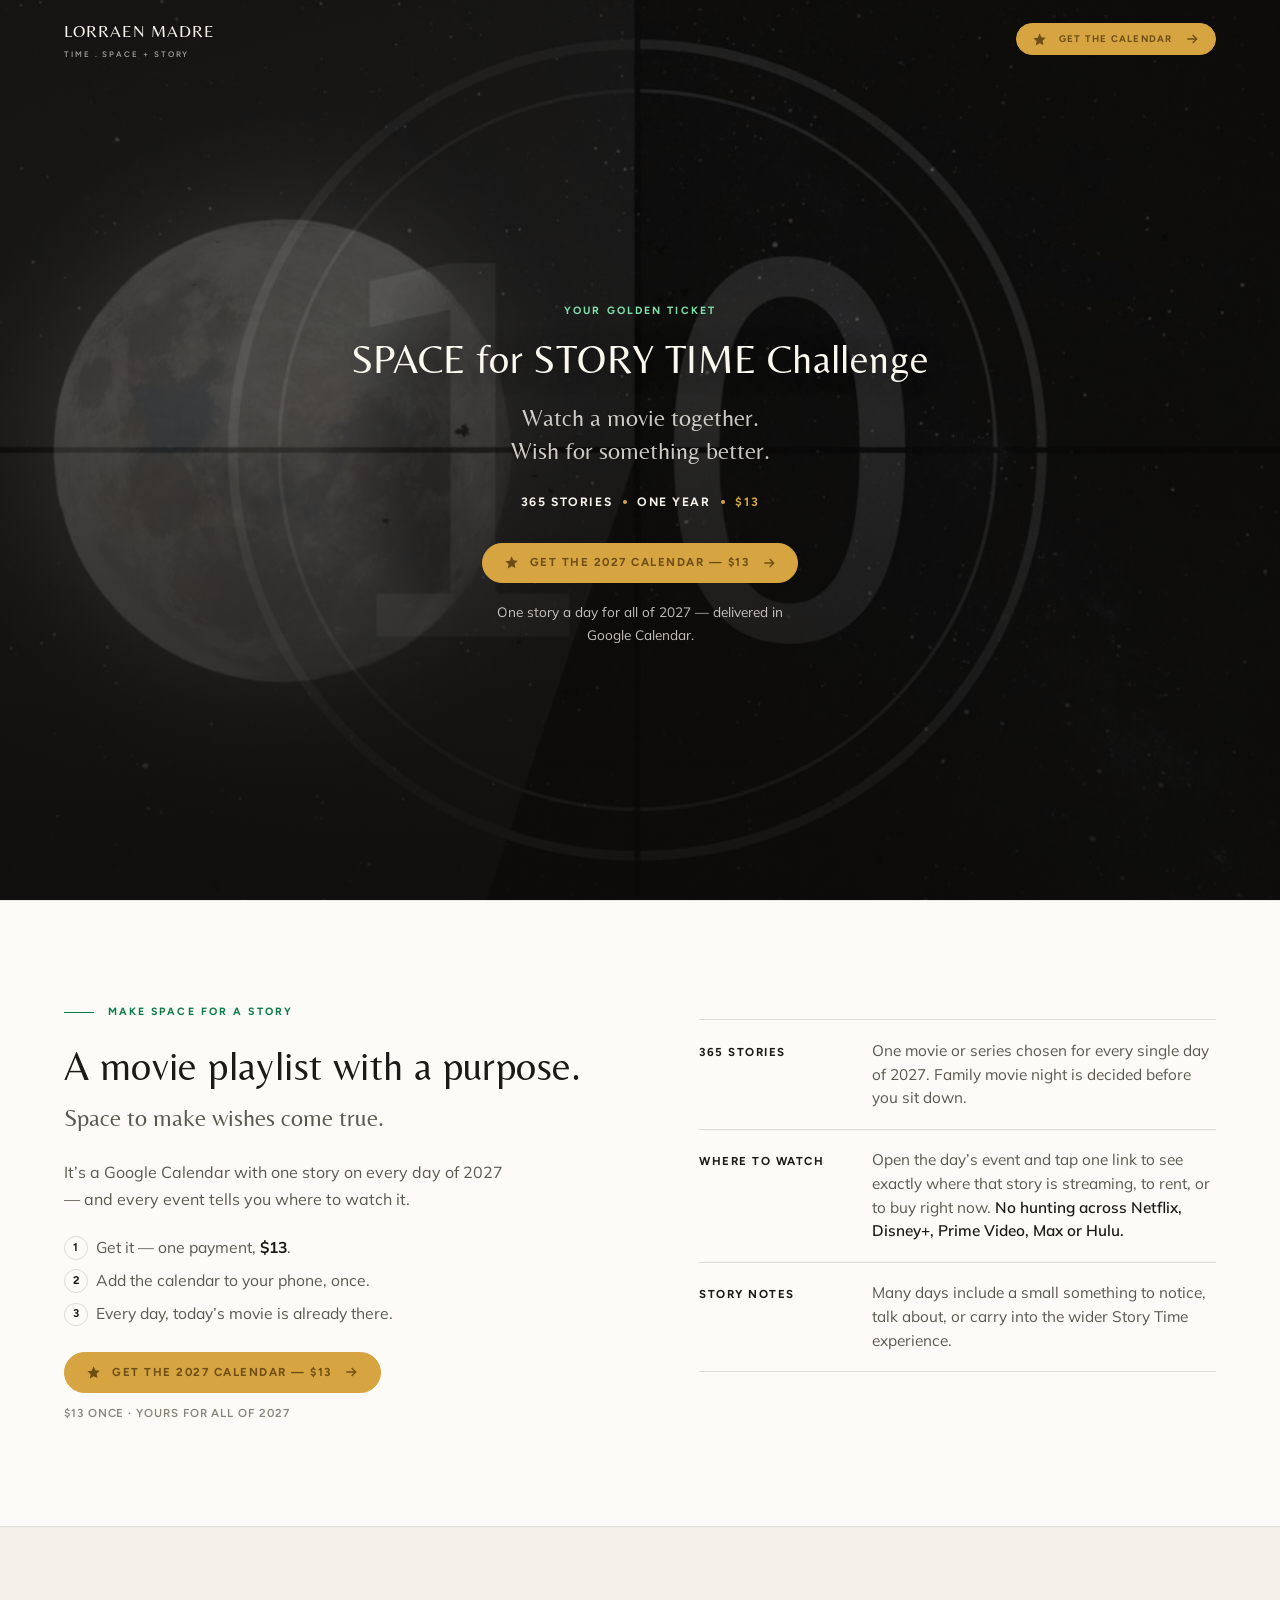
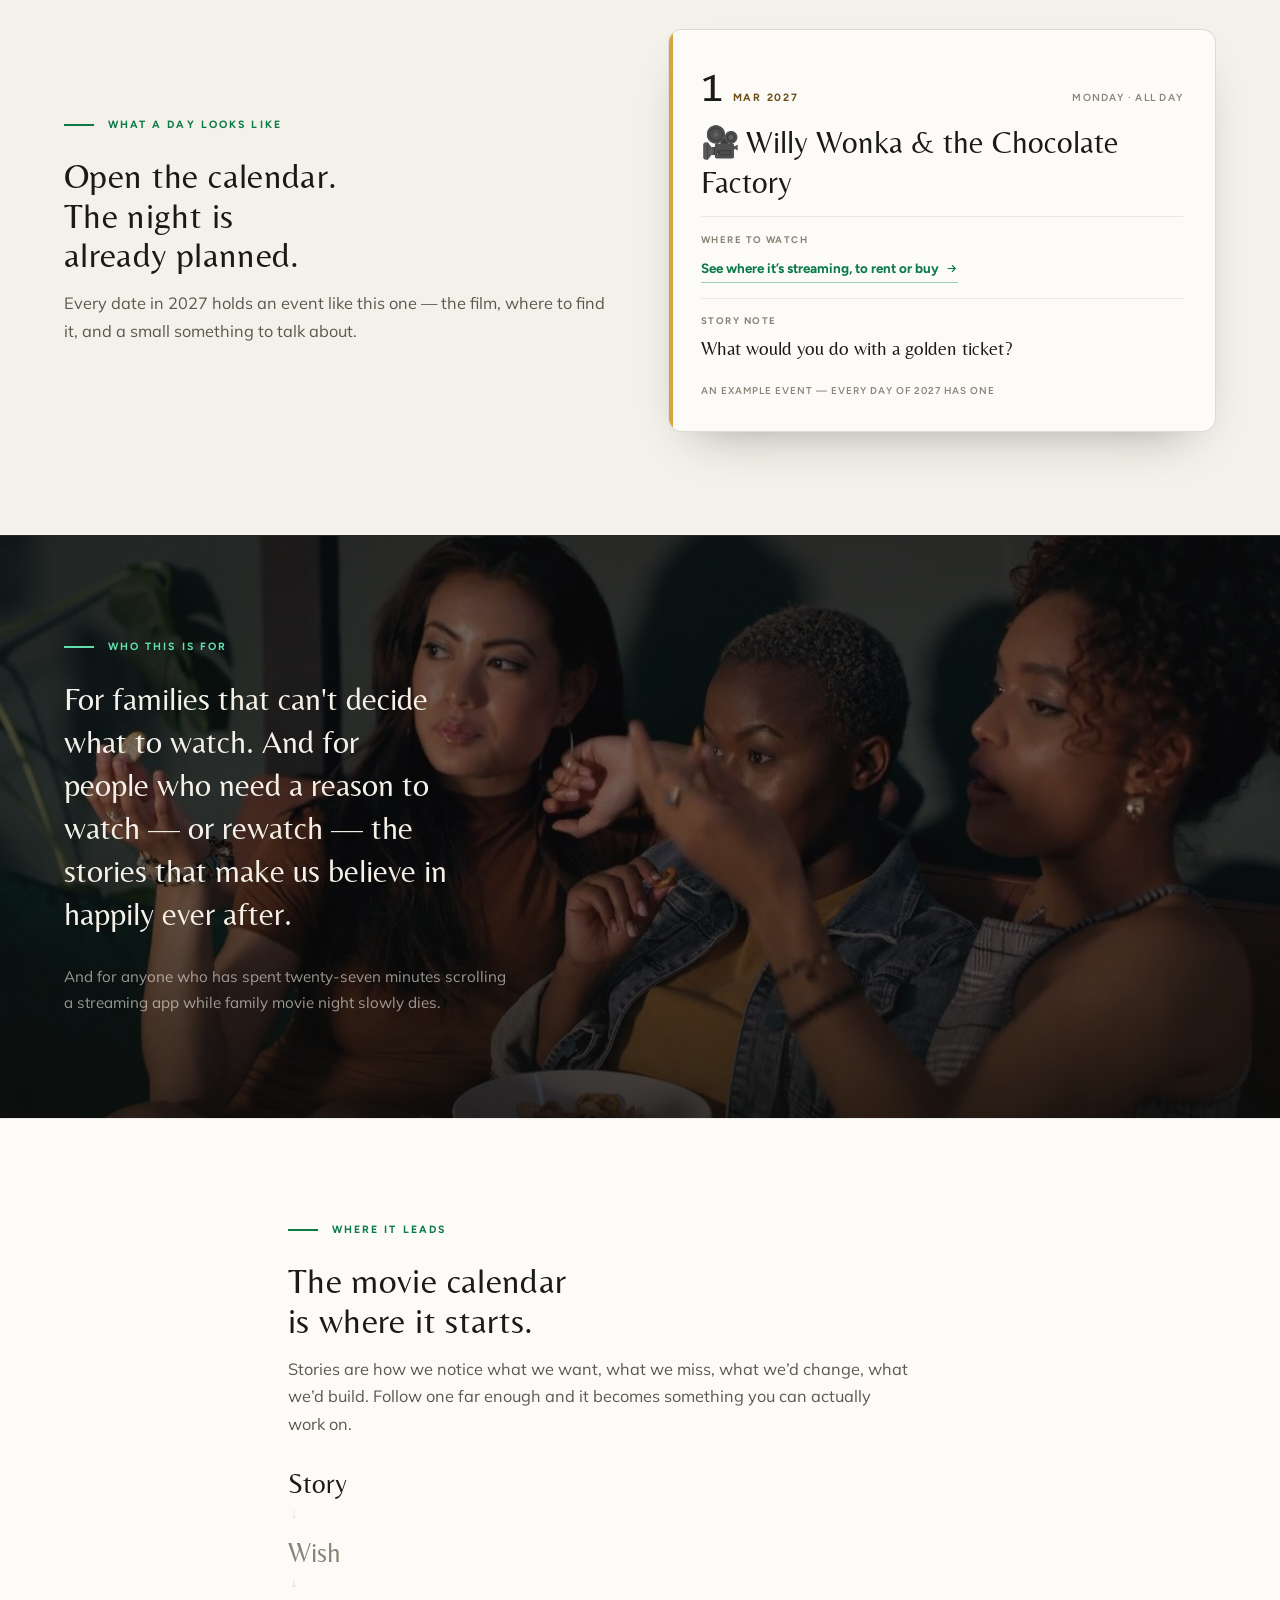
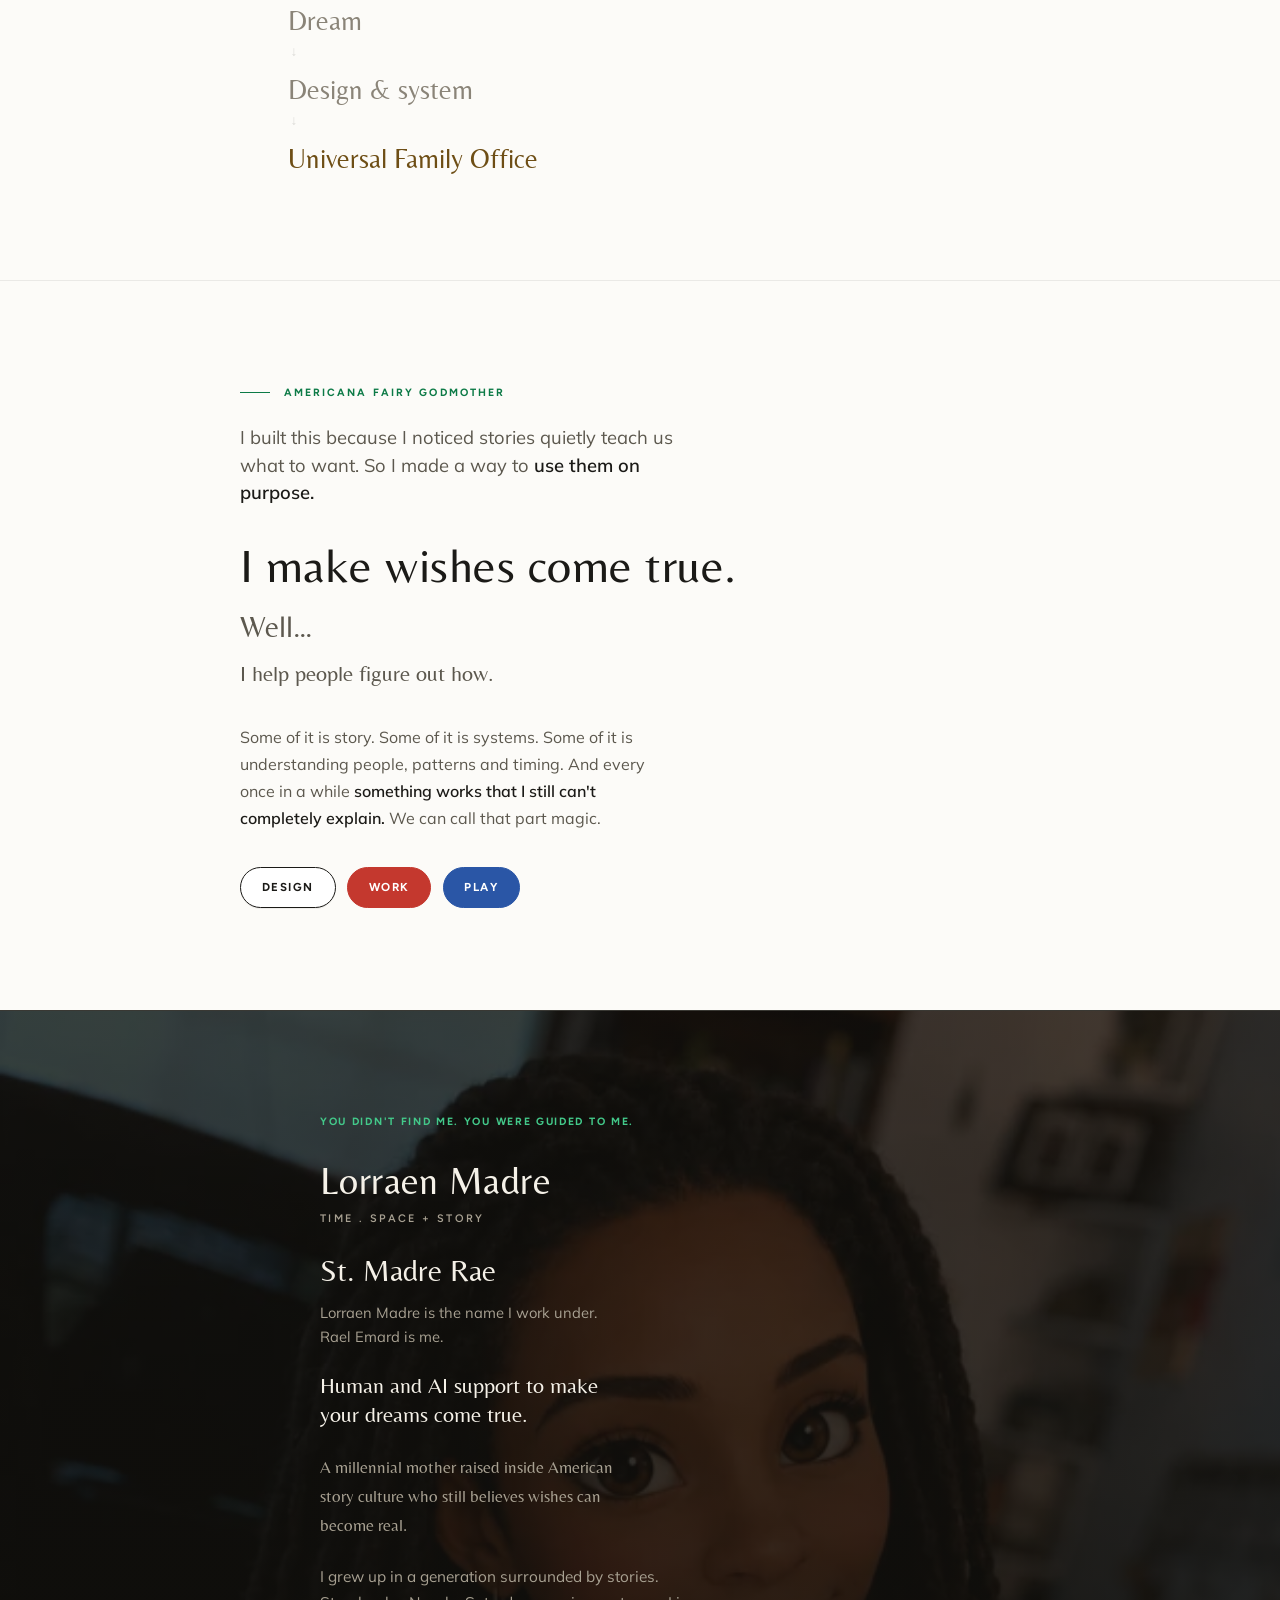
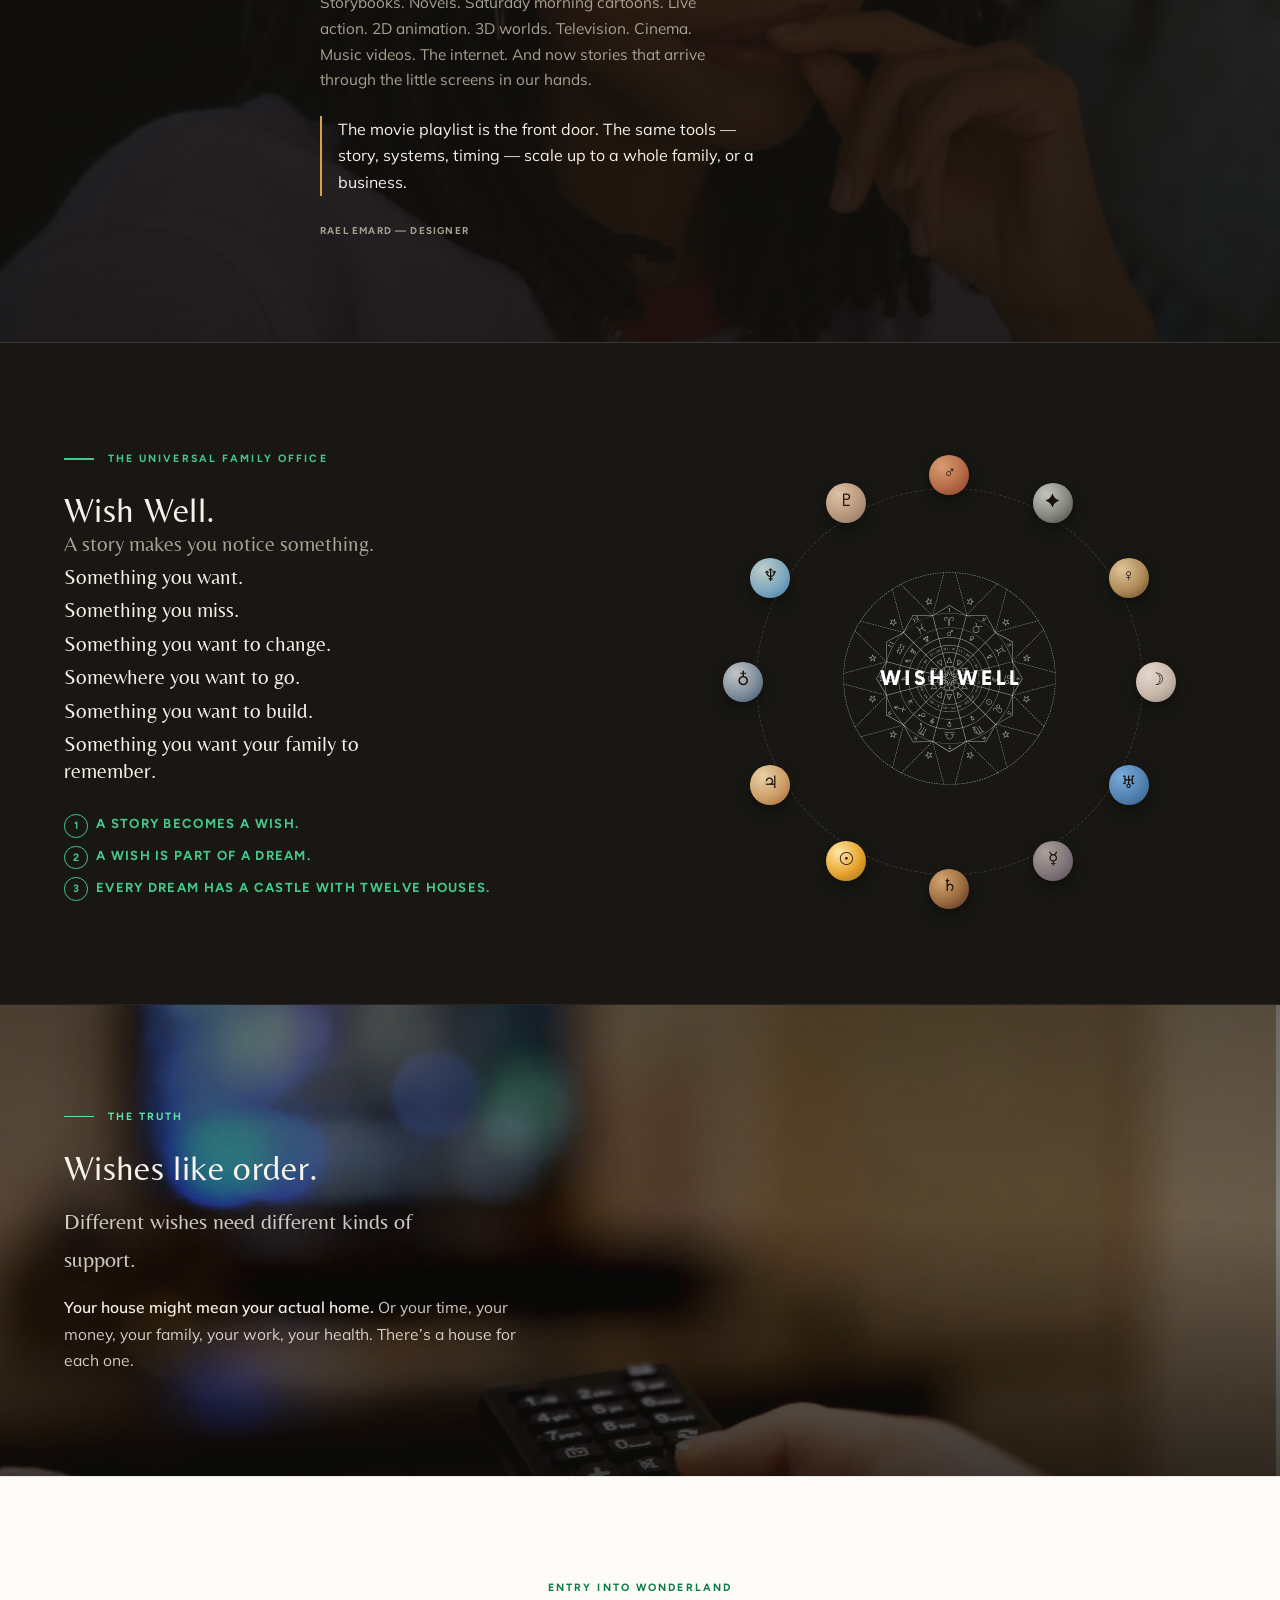
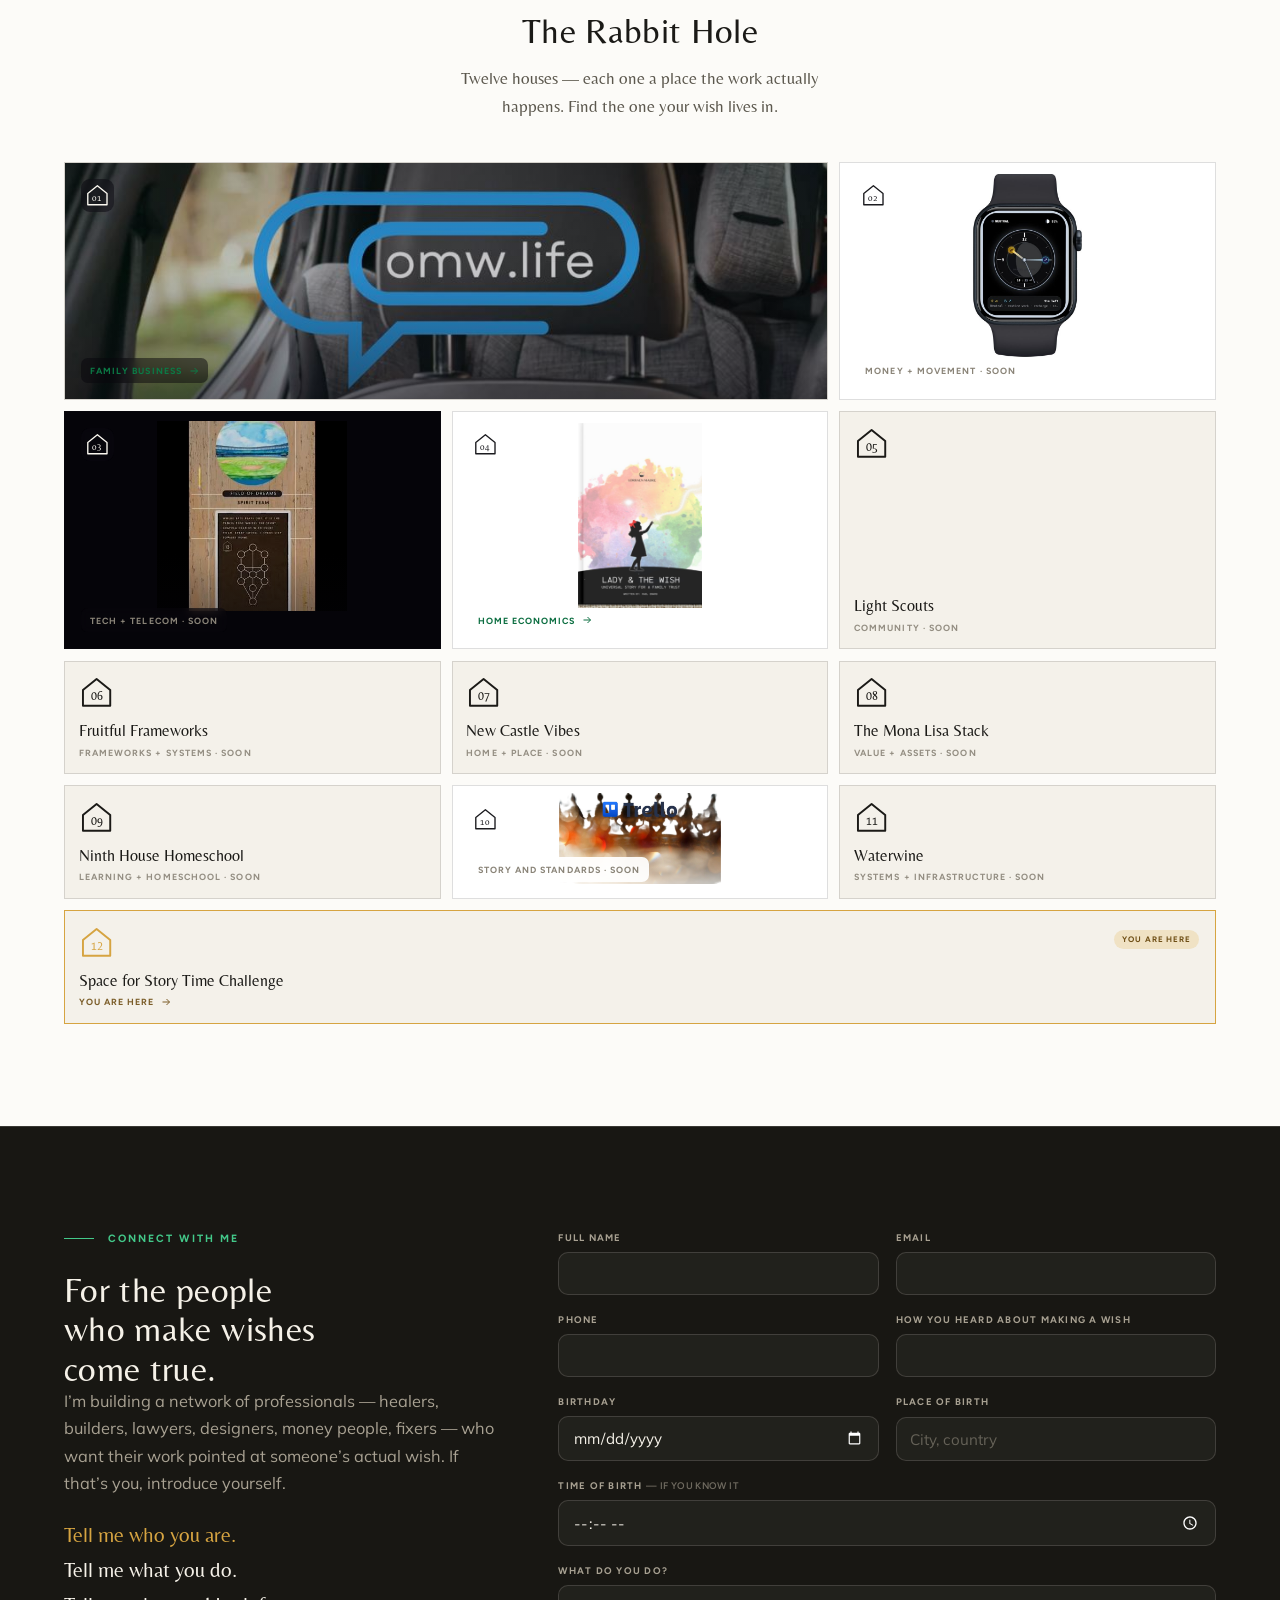
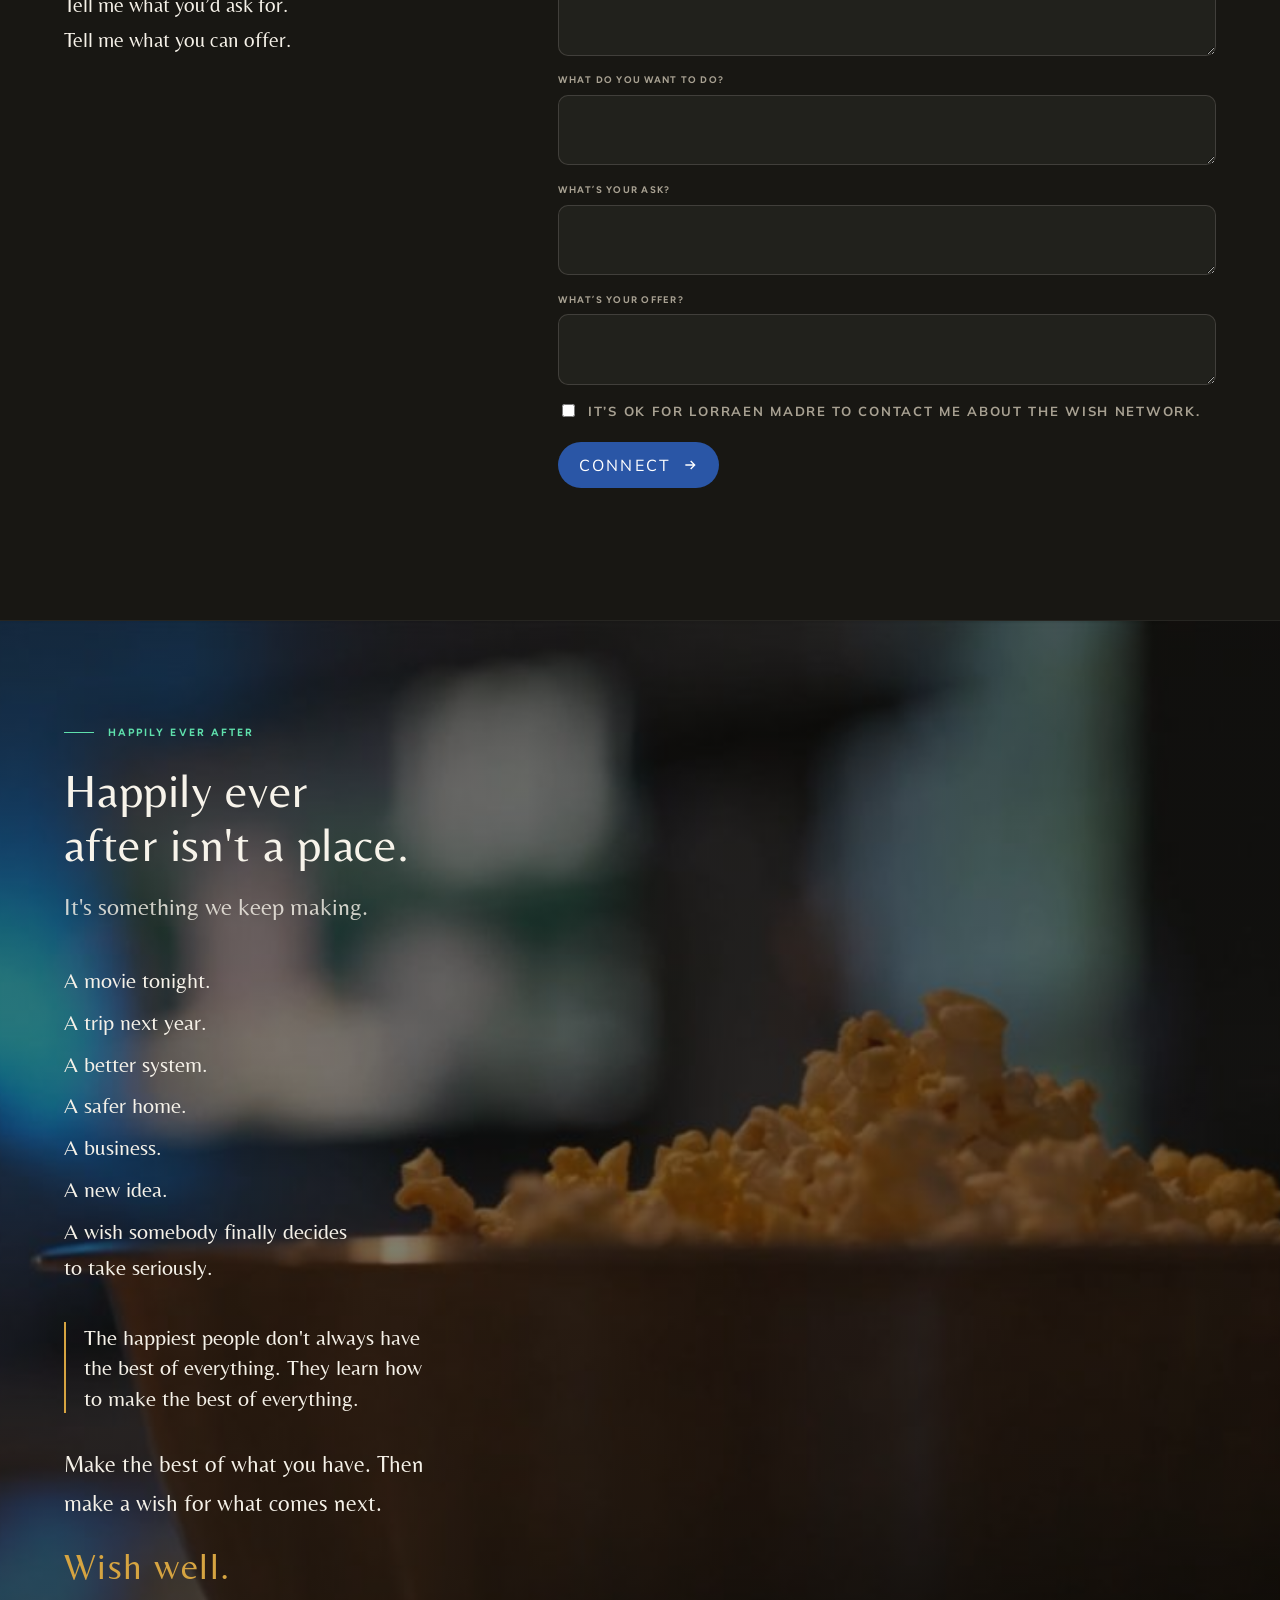
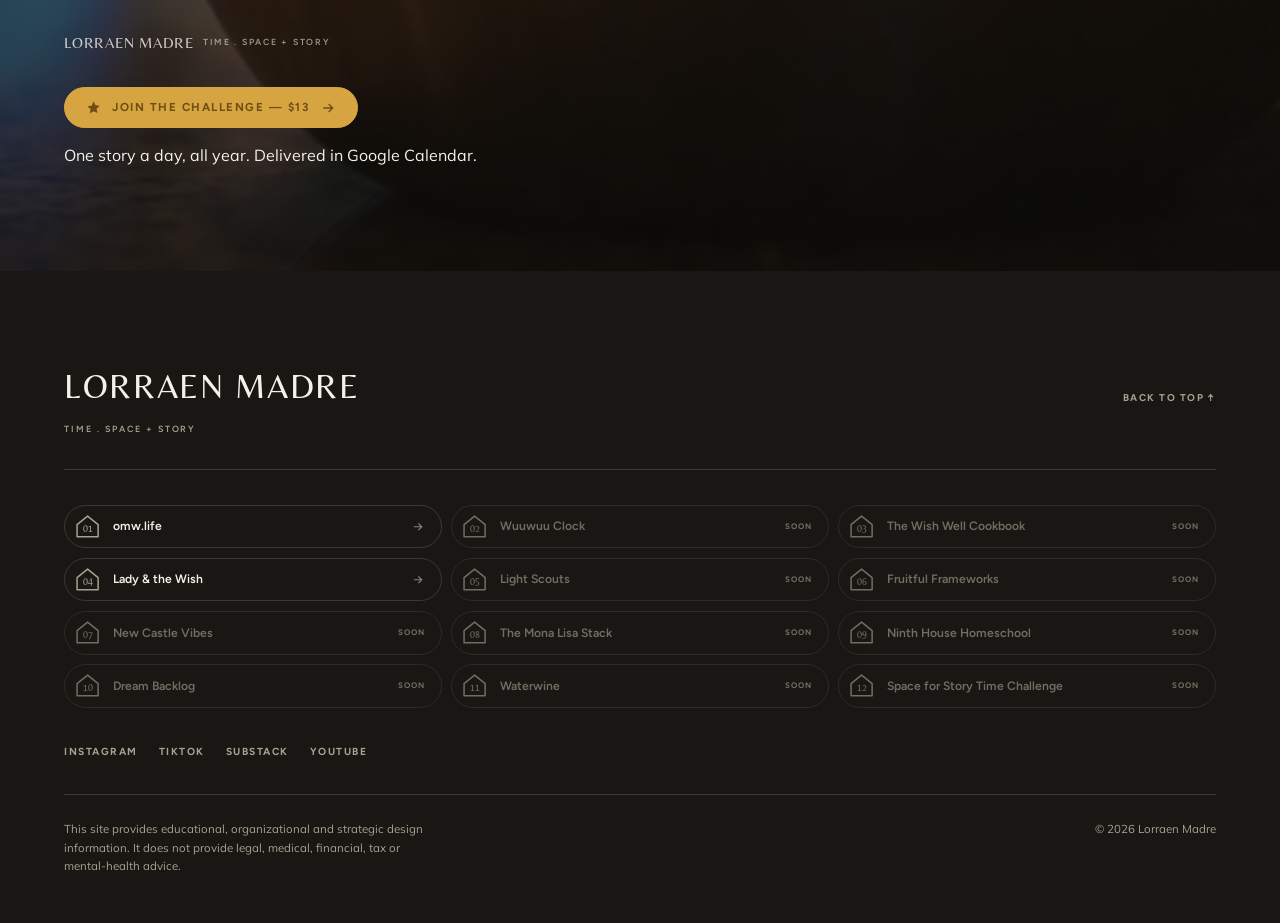
==== commit 1278ce01: "Design/Work/Play CTAs, Lorraen Madre Library with product registry + Stripe checkout, shared Work fo" ====
--- a/index.html
+++ b/index.html
@@ -59,7 +59,7 @@
         "price": "13.00",
         "priceCurrency": "USD",
         "availability": "https://schema.org/InStock",
-        "url": "https://wishwisely.gumroad.com/l/fzexhb"
+        "url": "https://www.lorraenmadre.com/library/#space-for-story-time-club"
       }
     }
   ]
@@ -714,8 +714,8 @@
       <p class="body">Some of it is story. Some of it is systems. Some of it is understanding people, patterns and timing. And every once in a while <b>something works that I still can't completely explain.</b> We can call that part magic.</p>
       <div class="fgi-cta">
         <a class="pill design" data-link="design" href="#">Design</a>
-        <a class="pill wish" data-link="wish" href="#wish">Wish</a>
-        <a class="pill watch" data-link="connect" href="#connect">Connect</a>
+        <a class="pill wish" data-link="work" href="#connect">Work</a>
+        <a class="pill watch" data-link="play" href="/library/">Play</a>
       </div>
     </div>
   </section>
@@ -810,6 +810,8 @@
 
       <div class="connect-panel">
         <form class="cform" id="connect-form" novalidate>
+          <input type="hidden" name="source_site" id="cf-source" value="">
+          <div class="hp" aria-hidden="true" style="position:absolute;left:-9999px;width:1px;height:1px;overflow:hidden"><label for="cf-website">Leave this empty</label><input id="cf-website" name="website" type="text" tabindex="-1" autocomplete="off"></div>
           <div class="row two">
             <div class="f"><label for="cf-name">Full name</label><input id="cf-name" name="name" type="text" autocomplete="name" required></div>
             <div class="f"><label for="cf-email">Email</label><input id="cf-email" name="email" type="email" autocomplete="email" required></div>
@@ -896,10 +898,11 @@
    open in a new tab.
    ============================================================ */
 const LINKS = {
-  joinClub:  "https://wishwisely.gumroad.com/l/fzexhb",   // Gumroad checkout — $13 one-time
-  design:    "https://lorraenmadre.app/",             // the Lorraen Madre app
-  wish:      "https://wishwisely.gumroad.com/l/5thhouse",   // Gumroad — 5th House
-  connect:   "#connect",                             // scrolls to the wish-network intake form
+  joinClub:  "/library/#space-for-story-time-club",   // Library card — $13 (Stripe checkout lives in library/products.js)
+  design:    "https://lorraenmadre.app/",             // Design CTA → Lorraen Madre app sign-in (TODO: confirm post-login return param)
+  work:      "#connect",                             // Work CTA → shared intake form (same page serves junglebook.lorraenmadre.com)
+  play:      "/library/",                            // Play CTA → Lorraen Madre Library
+  connect:   "#connect",
   calendar:  "https://calendar.google.com/calendar/u/0?cid=OTZkNDAwN2Q0NzNmMjFhNmNkMGFlYTFmMjkxZDhiMzY5Mjk0ODI2OGQxOTJkMWFmZDE0Zjg4OWIwYzZhMTgxMEBncm91cC5jYWxlbmRhci5nb29nbGUuY29t",   // "Space for Story Time" calendar — delivered after purchase, not a public CTA
   substack:  "https://wishwisely.substack.com",
   instagram: "https://instagram.com/",
@@ -908,7 +911,7 @@
   houses: {
     "01":"https://omw.life/","02":"#","03":"#",
     "04":"https://www.amazon.com/dp/B0H2NSWDYV","05":"#","06":"#",
-    "07":"#","08":"#","09":"#","10":"https://wishwisely.gumroad.com/l/10thhouse","11":"#","12":"#top"
+    "07":"#","08":"#","09":"#","10":"#","11":"#","12":"#top"
   }
 };
 
@@ -1024,7 +1027,7 @@
   const v = LINKS[k];
   if(!v) return;
   el.setAttribute("href", v);
-  if(v.charAt(0) !== "#"){ el.target = "_blank"; el.rel = "noreferrer"; }
+  if(v.charAt(0) !== "#" && v.charAt(0) !== "/"){ el.target = "_blank"; el.rel = "noreferrer"; }
 });
 
 document.getElementById("yr").textContent = new Date().getFullYear();
@@ -1052,9 +1055,23 @@
       return;
     }
     const btn = form.querySelector(".submit");
+    if(btn.disabled) return;                               // block double-clicks
+    if(form.website && form.website.value) return;         // honeypot: bots only
+    const src = document.getElementById("cf-source");
+    if(src) src.value = location.hostname;                 // lorraenmadre.com vs junglebook.lorraenmadre.com
+    const email = (form.email.value||"").trim().toLowerCase();
+    const dedupeKey = "lm-connect-sent:" + email;
+    let already = false;
+    try{ already = !!localStorage.getItem(dedupeKey); }catch(_){}
+    if(already){
+      note.textContent = "We already have your introduction from this email — thank you. Expect to hear from me.";
+      return;
+    }
     const body = new URLSearchParams(new FormData(form));
+    body.delete("website");
     body.append("source_page", location.href);
     body.append("submitted_at", new Date().toISOString());
+    // Server side should also upsert on email so duplicates never create a second record.
     if(!CONNECT_ENDPOINT){
       note.textContent = "The introduction form goes live shortly — please check back soon.";
       note.classList.add("err");
@@ -1064,6 +1081,7 @@
     note.textContent = "Sending…";
     try{
       await fetch(CONNECT_ENDPOINT, { method:"POST", mode:"no-cors", body });
+      try{ localStorage.setItem(dedupeKey, new Date().toISOString()); }catch(_){}
       form.style.display = "none";
       done.style.display = "block";
       done.scrollIntoView({ behavior:"smooth", block:"center" });
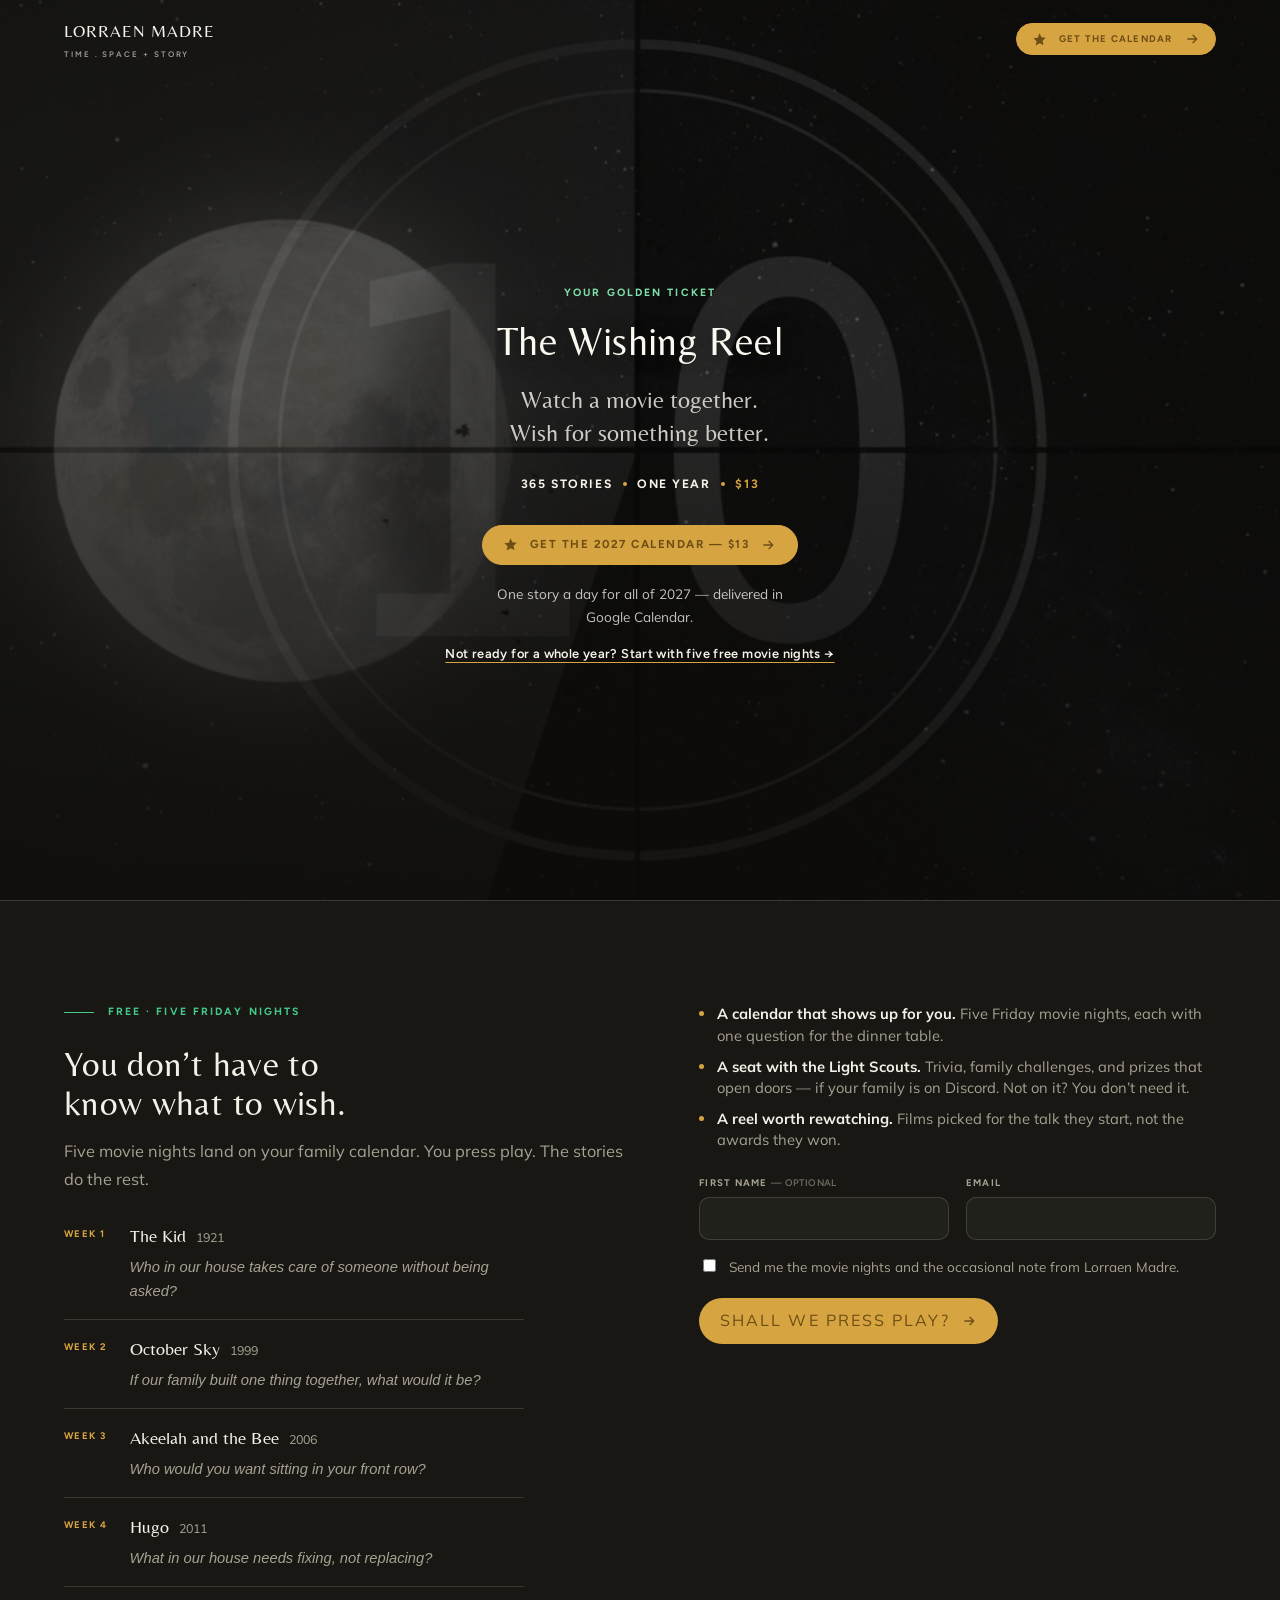
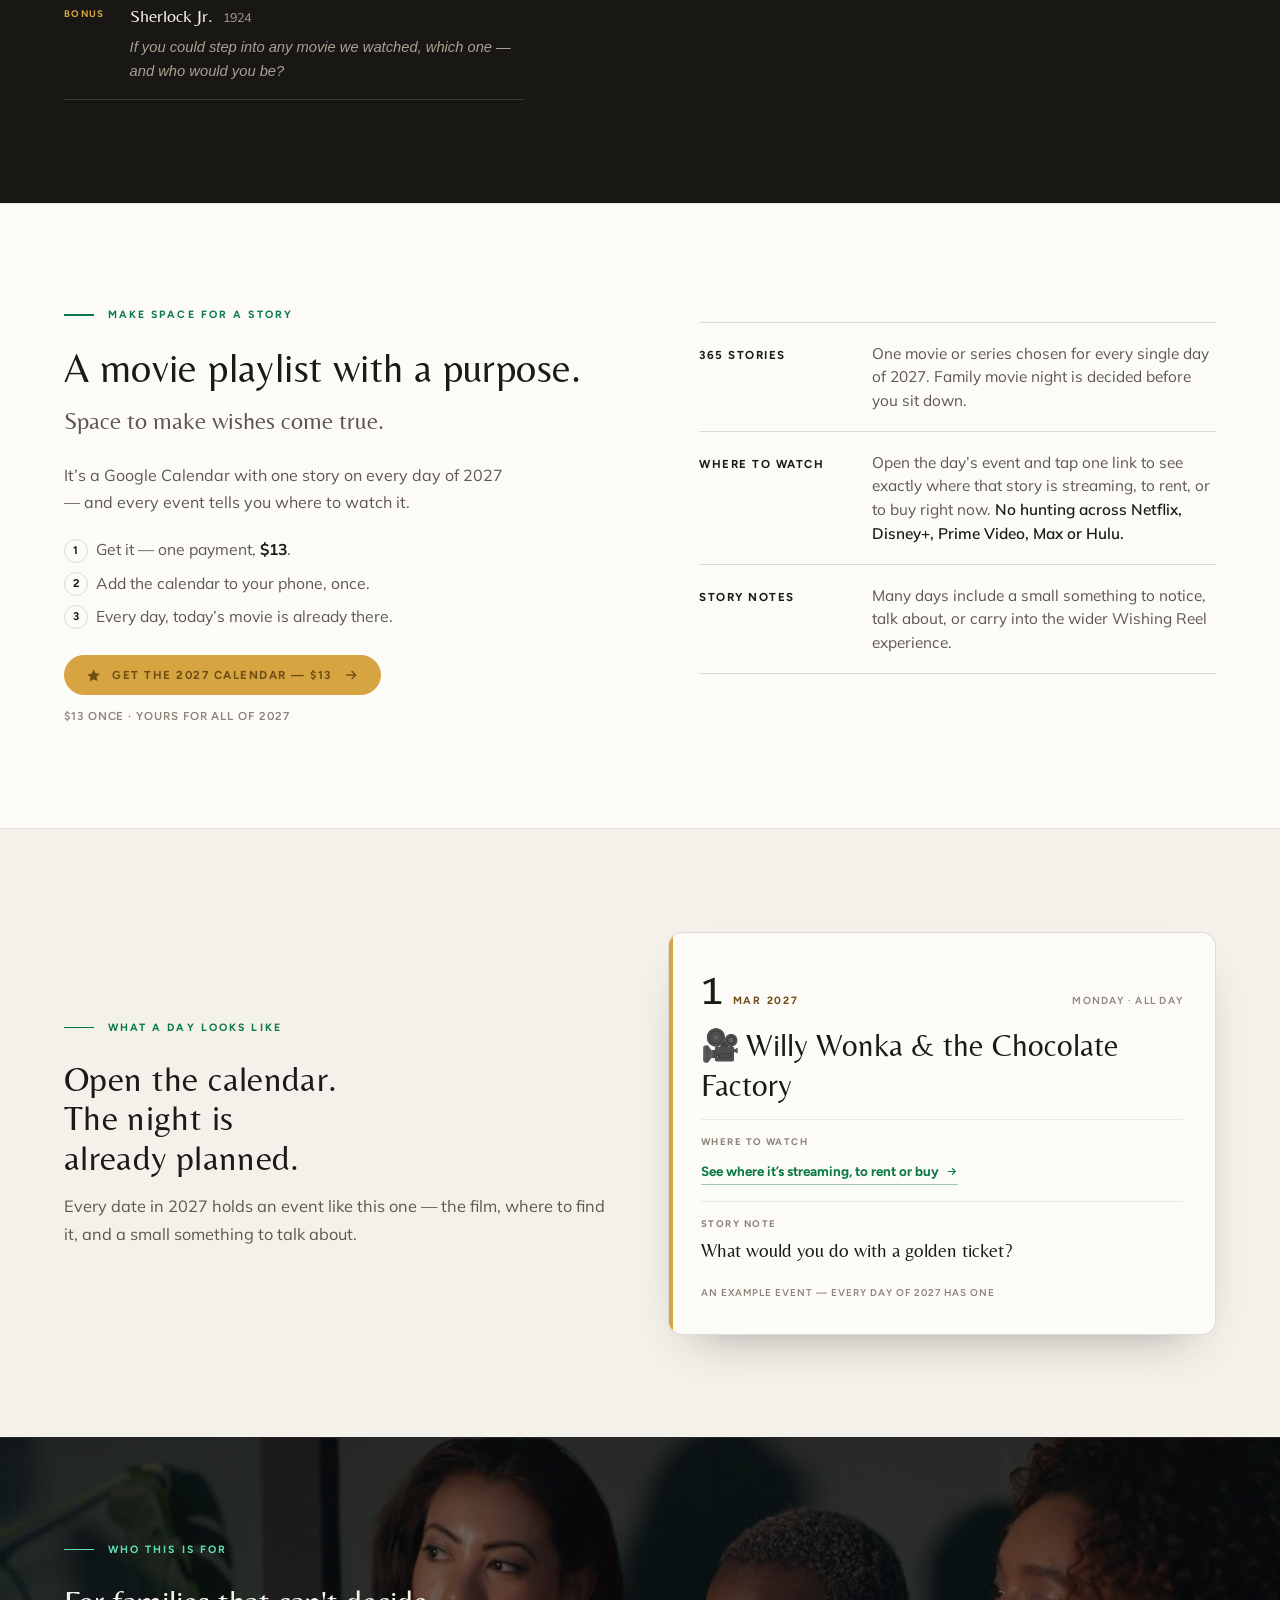
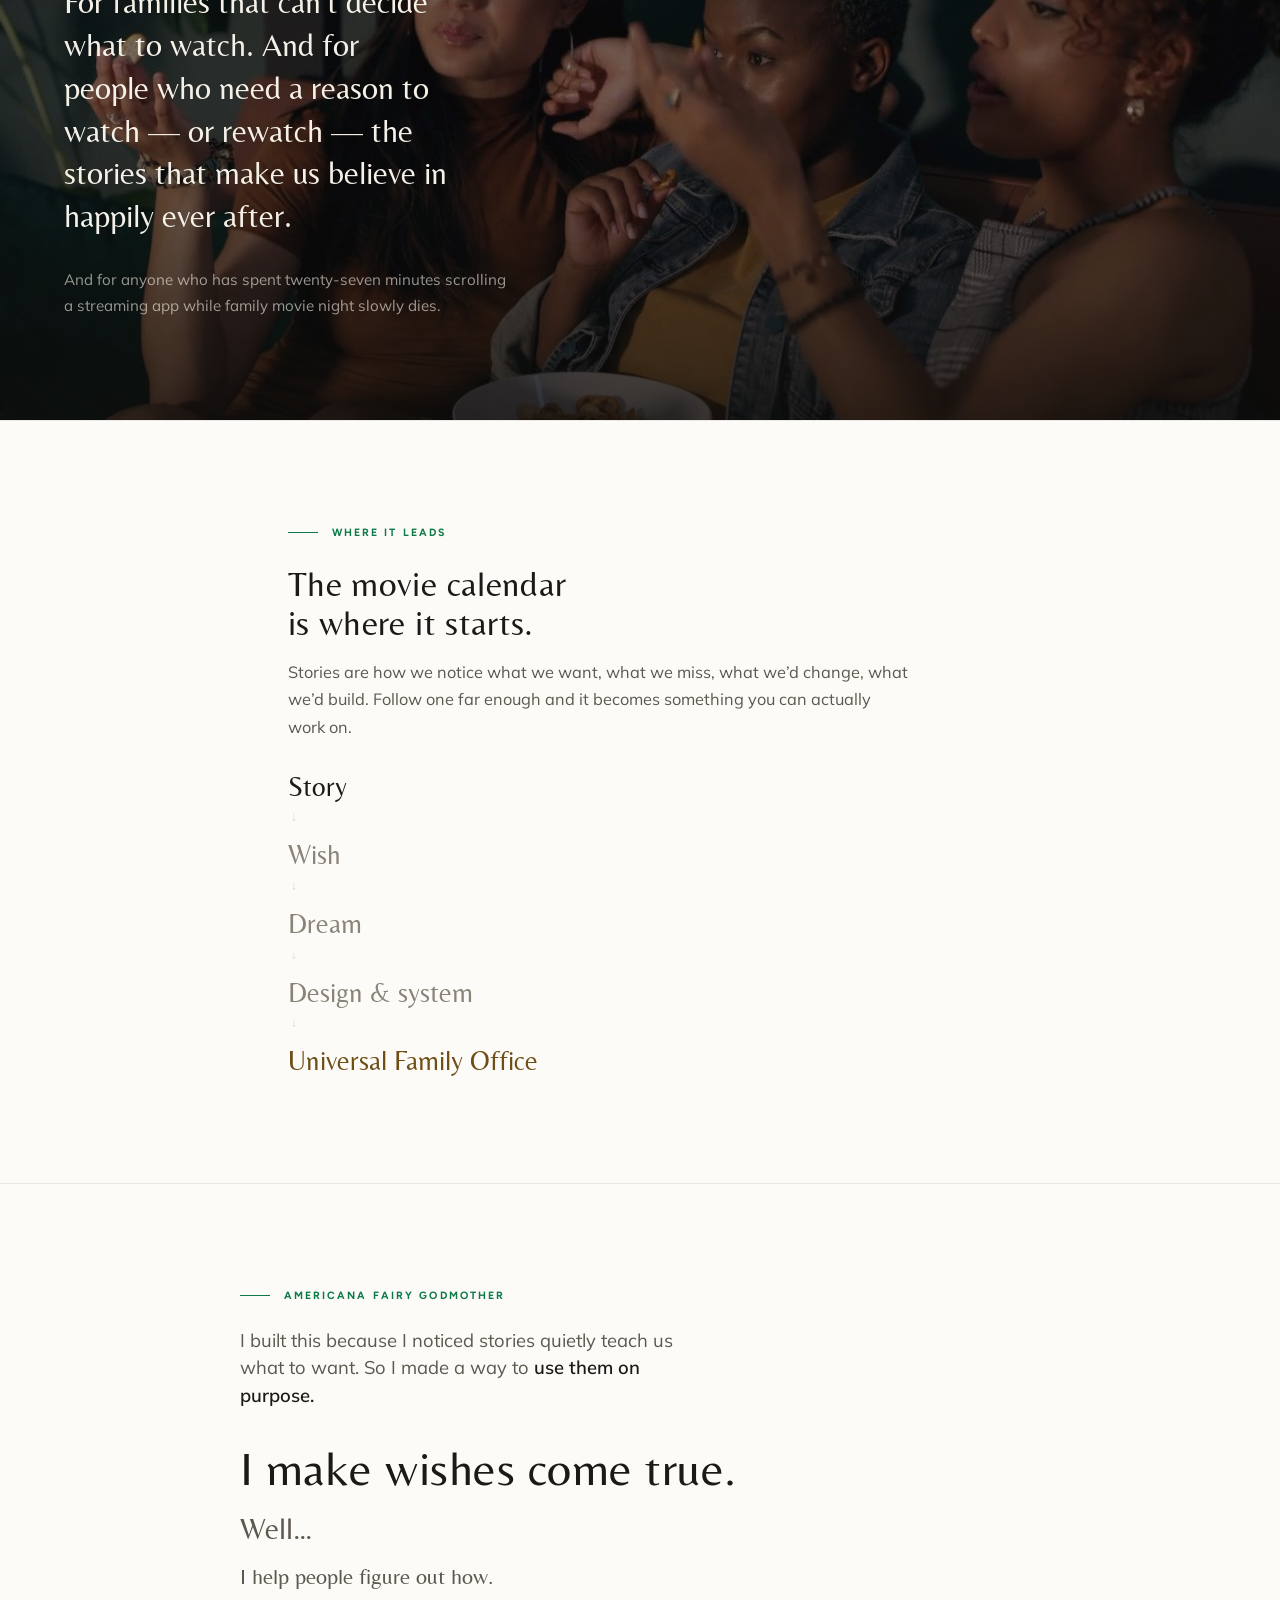
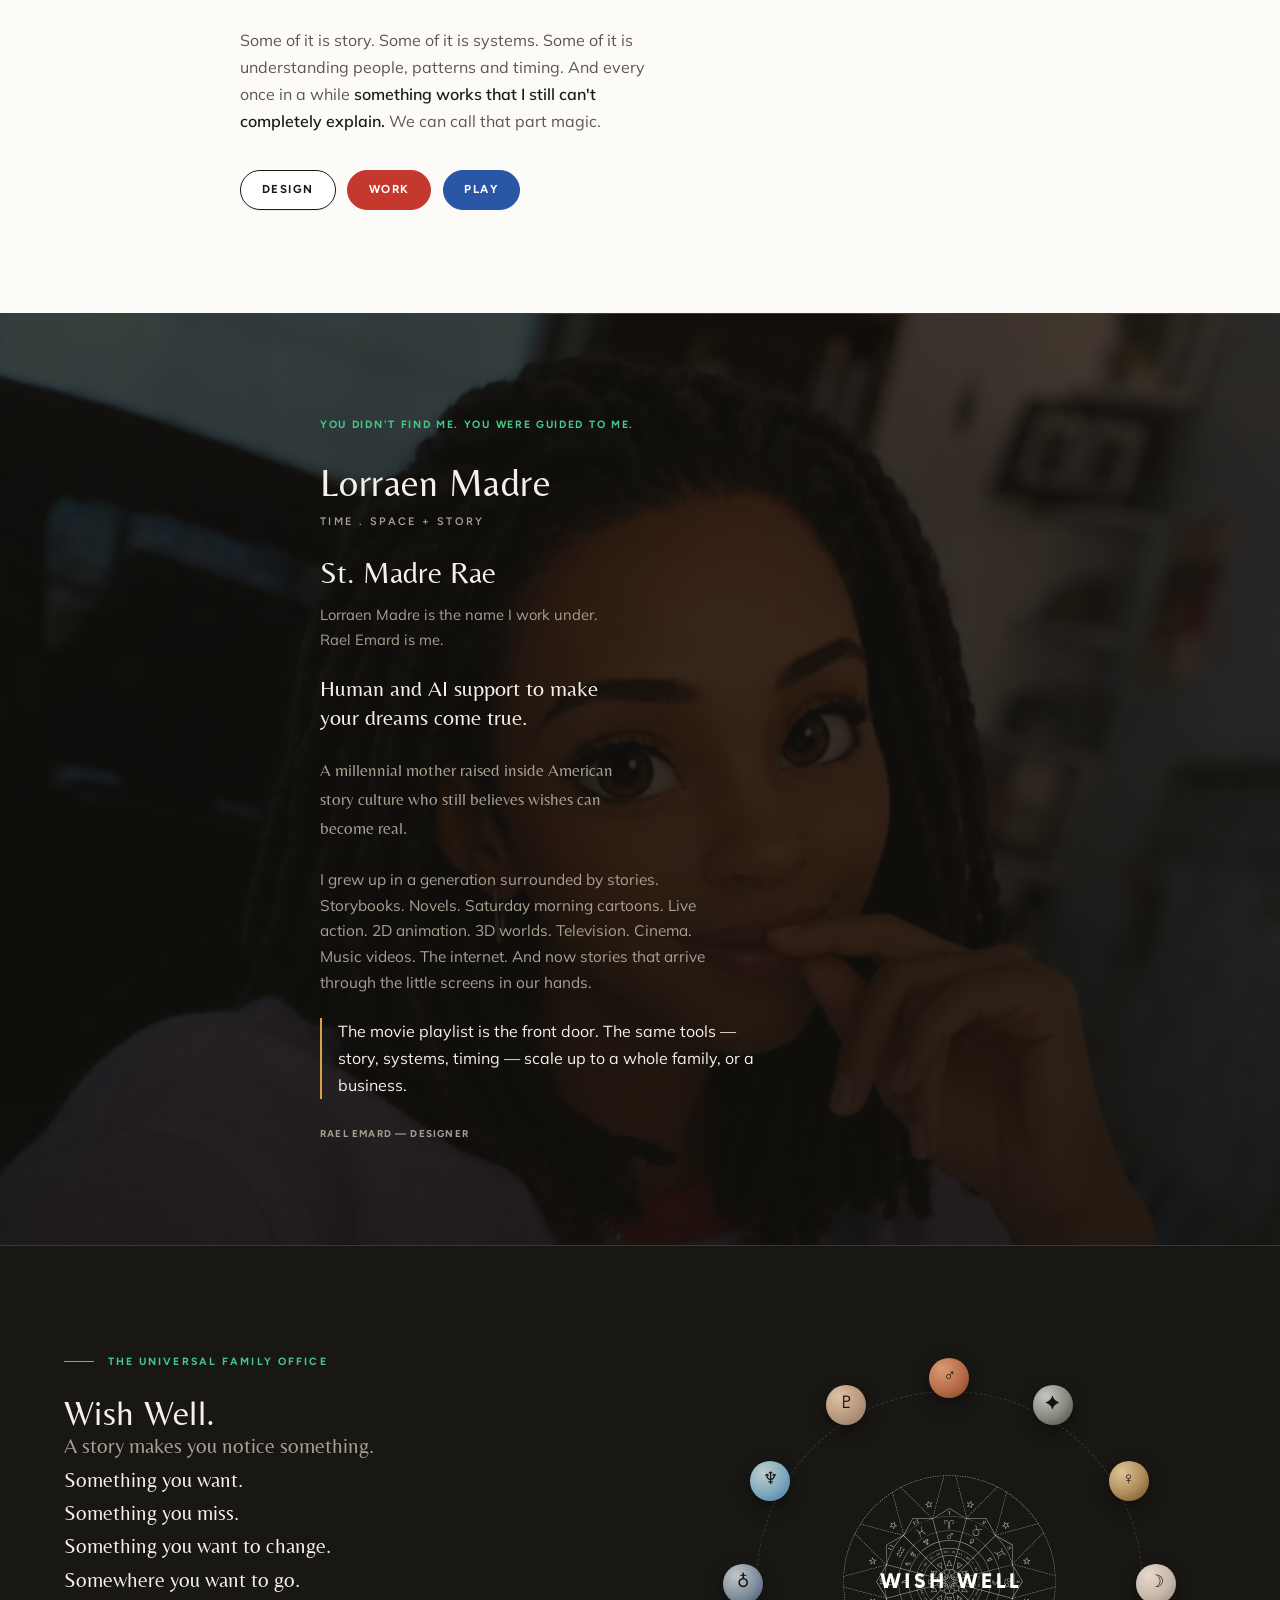
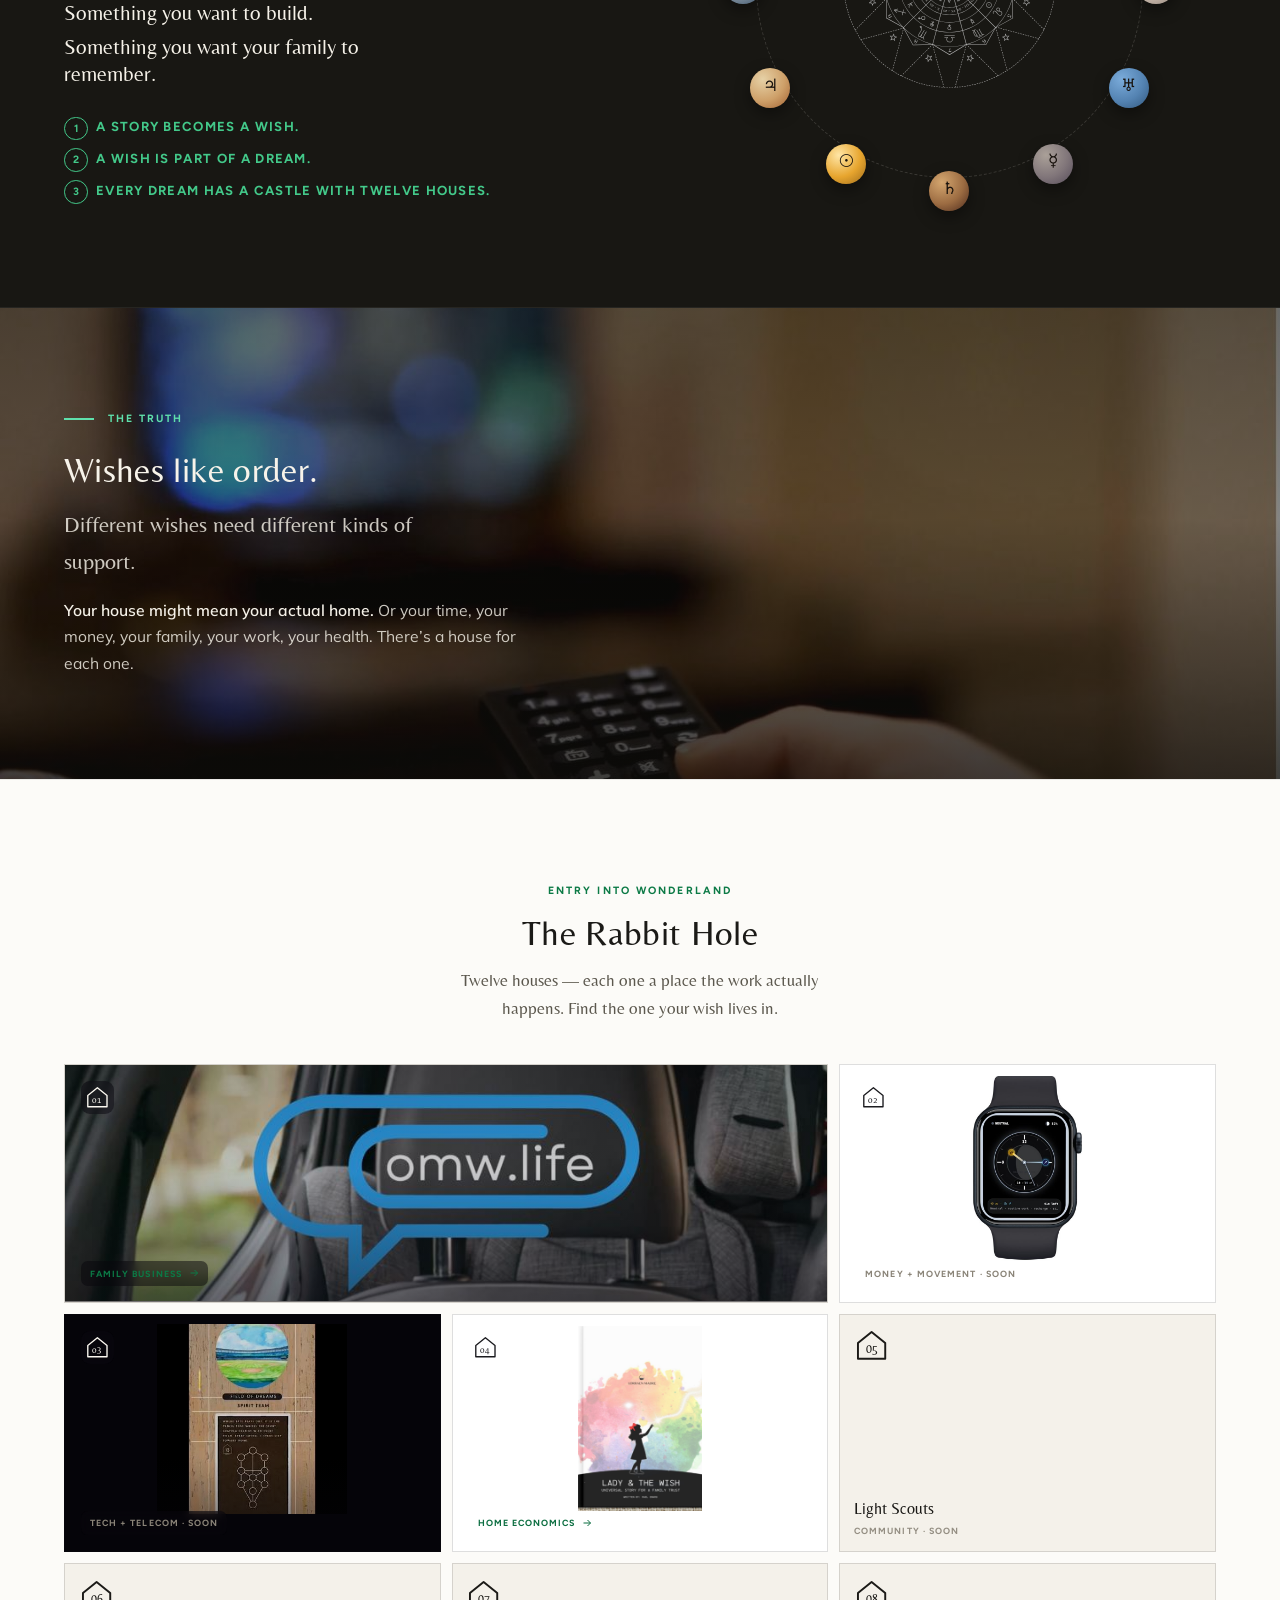
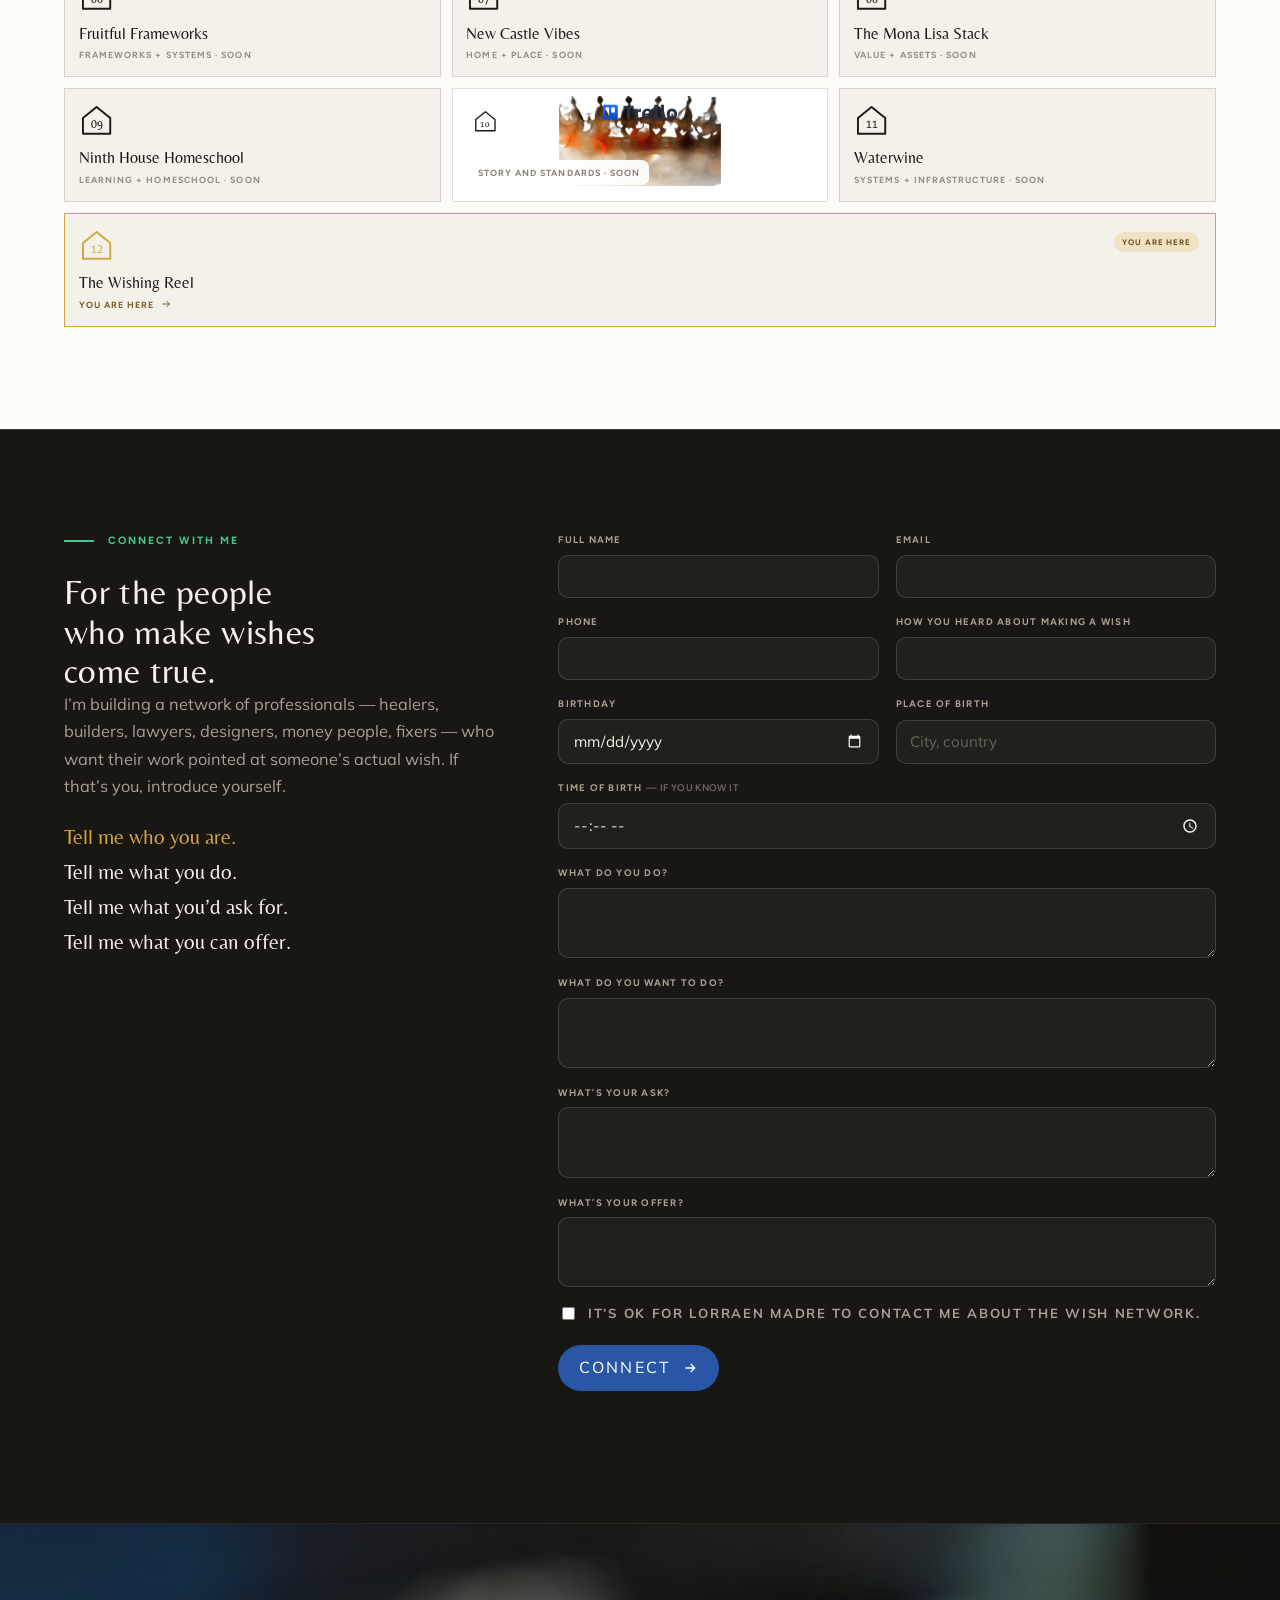
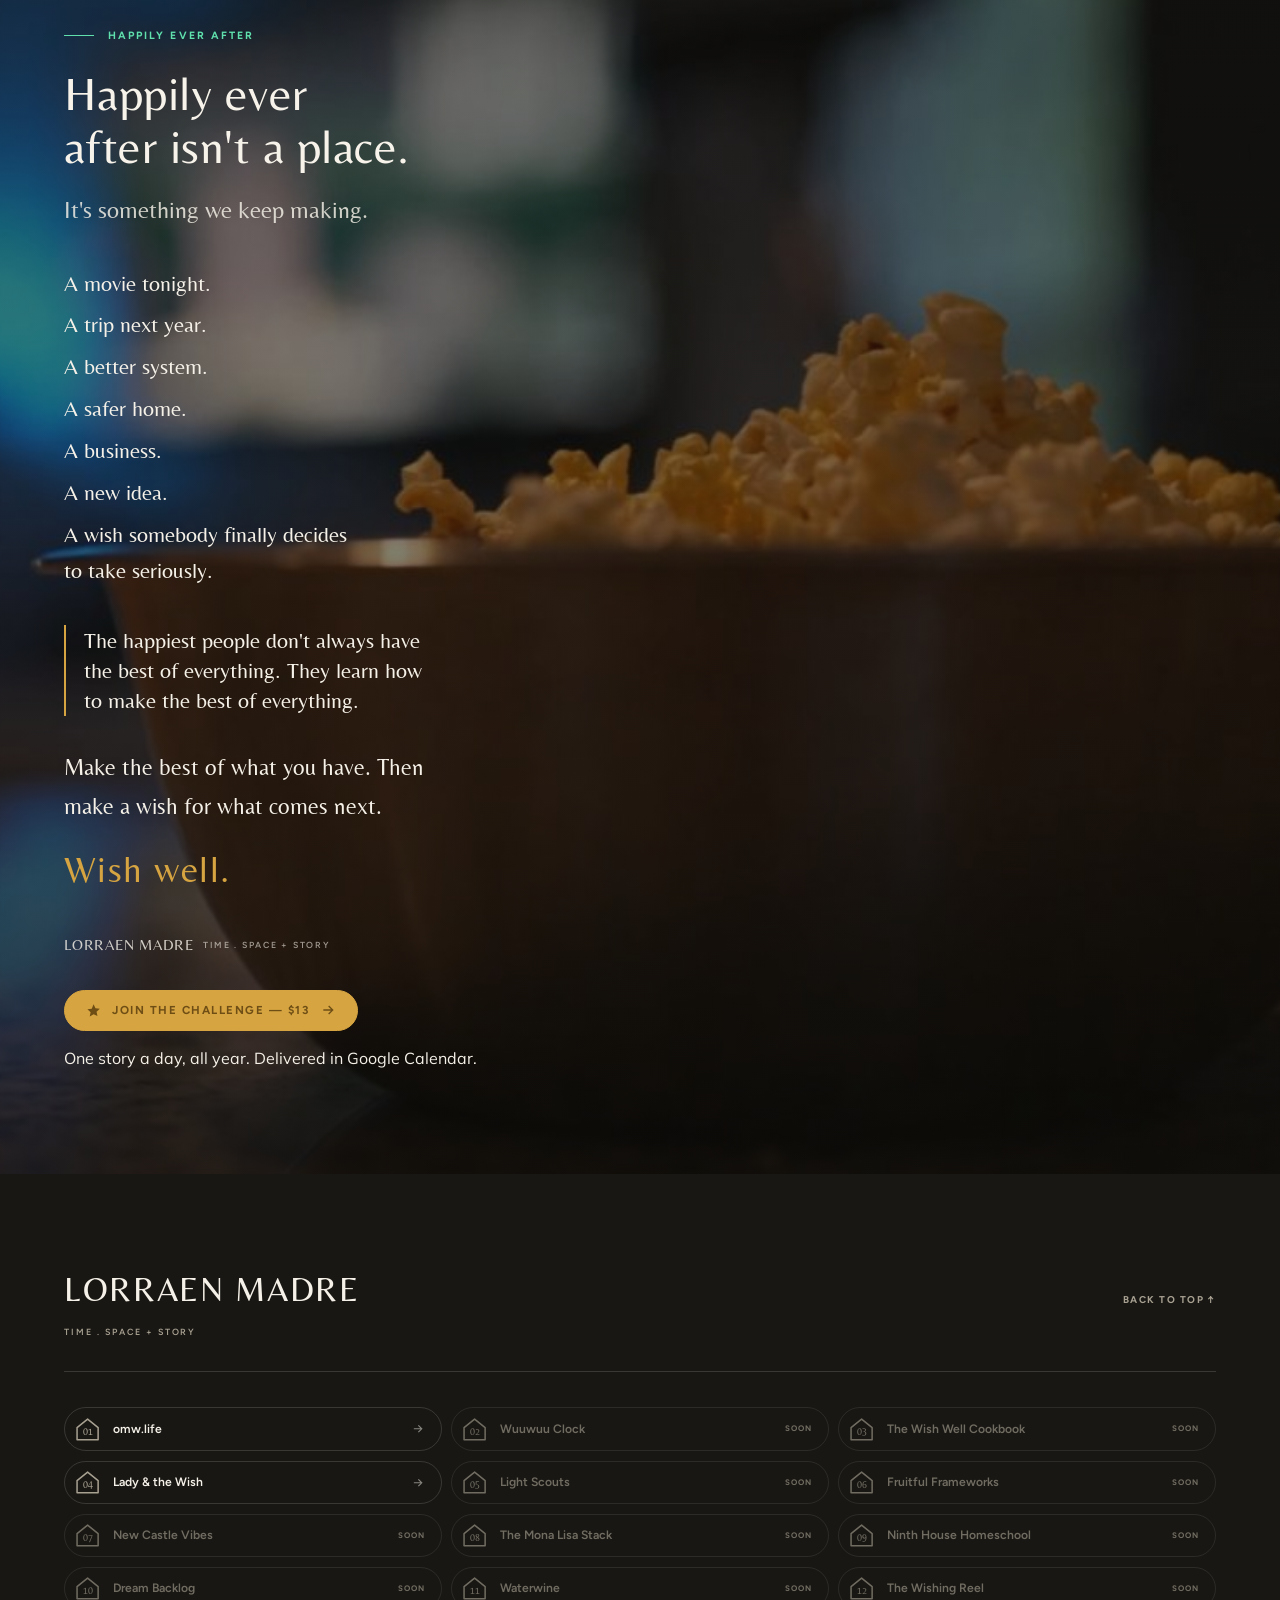
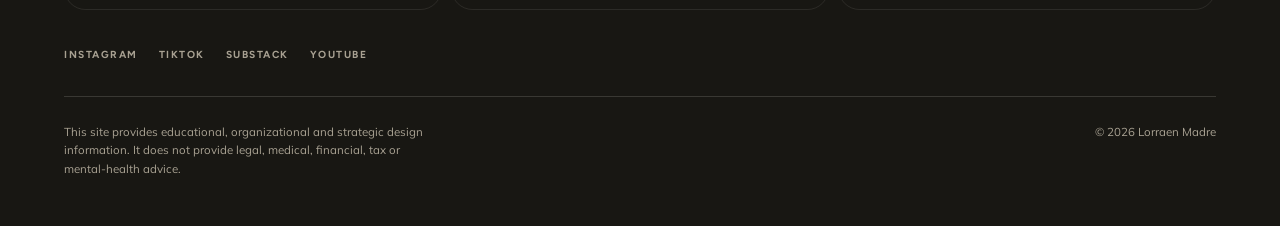
==== commit 242f0bb2: "Rename hero to The Wishing Reel; add free five-night Wishing Reel signup with .ics download and opti" ====
--- a/index.html
+++ b/index.html
@@ -1,7 +1,7 @@
 <!doctype html>
 <html lang="en">
 <meta charset="utf-8">
-<title>Space for Story Time Club — 365 Family Movie Nights for 2027</title>
+<title>The Wishing Reel — 365 Family Movie Nights for 2027</title>
 <meta name="viewport" content="width=device-width, initial-scale=1">
 <meta name="description" content="A Google Calendar with one movie or series for every day of 2027. Each event links straight to where that story is streaming, to rent, or to buy — no scrolling through apps — plus a short story note. 365 family movie nights, $13 once.">
 <link rel="canonical" href="https://www.lorraenmadre.com/">
@@ -12,18 +12,18 @@
 <meta property="og:type" content="website">
 <meta property="og:site_name" content="Lorraen Madre">
 <meta property="og:url" content="https://www.lorraenmadre.com/">
-<meta property="og:title" content="Space for Story Time Club — 365 Family Movie Nights for 2027">
+<meta property="og:title" content="The Wishing Reel — 365 Family Movie Nights for 2027">
 <meta property="og:description" content="One movie or series for every day of 2027, delivered as a Google Calendar. Every event links you to where that story is streaming, to rent, or to buy. $13 once.">
 <meta property="og:image" content="https://www.lorraenmadre.com/brand-assets/hero-poster.jpg">
 <meta property="og:image:width" content="1280">
 <meta property="og:image:height" content="720">
-<meta property="og:image:alt" content="Space for Story Time Club — a cinematic family movie calendar for 2027">
+<meta property="og:image:alt" content="The Wishing Reel — a cinematic family movie calendar for 2027">
 
 <meta name="twitter:card" content="summary_large_image">
-<meta name="twitter:title" content="Space for Story Time Club — 365 Family Movie Nights for 2027">
+<meta name="twitter:title" content="The Wishing Reel — 365 Family Movie Nights for 2027">
 <meta name="twitter:description" content="One movie or series for every day of 2027 in your Google Calendar, each event linking to where it streams, rents, or sells. $13 once.">
 <meta name="twitter:image" content="https://www.lorraenmadre.com/brand-assets/hero-poster.jpg">
-<meta name="twitter:image:alt" content="Space for Story Time Club — a cinematic family movie calendar for 2027">
+<meta name="twitter:image:alt" content="The Wishing Reel — a cinematic family movie calendar for 2027">
 
 <link rel="icon" href="/favicon.svg" type="image/svg+xml">
 <link rel="apple-touch-icon" href="/favicon.svg">
@@ -37,7 +37,7 @@
       "@id": "https://www.lorraenmadre.com/#website",
       "url": "https://www.lorraenmadre.com/",
       "name": "Lorraen Madre",
-      "description": "Space for Story Time Club — 365 family movie nights for 2027, delivered as a Google Calendar."
+      "description": "The Wishing Reel — 365 family movie nights for 2027, delivered as a Google Calendar."
     },
     {
       "@type": "Organization",
@@ -48,8 +48,8 @@
     },
     {
       "@type": "Product",
-      "name": "Space for Story Time Club",
-      "description": "A Google Calendar with one movie or series selected for every day of 2027. Each calendar event includes a link showing where that story is currently available to stream, rent, or buy, plus an optional story note to notice, discuss, or carry into the wider Story Time experience.",
+      "name": "The Wishing Reel",
+      "description": "A Google Calendar with one movie or series selected for every day of 2027. Each calendar event includes a link showing where that story is currently available to stream, rent, or buy, plus an optional story note to notice, discuss, or carry into the wider Wishing Reel experience.",
       "brand": { "@id": "https://www.lorraenmadre.com/#org" },
       "url": "https://www.lorraenmadre.com/",
       "image": "https://www.lorraenmadre.com/brand-assets/hero-poster.jpg",
@@ -59,7 +59,7 @@
         "price": "13.00",
         "priceCurrency": "USD",
         "availability": "https://schema.org/InStock",
-        "url": "https://www.lorraenmadre.com/library/#space-for-story-time-club"
+        "url": "https://buy.stripe.com/dRmdR94rv6Di3Y51jA4sE00"
       }
     }
   ]
@@ -70,110 +70,15 @@
 <link rel="preconnect" href="https://fonts.gstatic.com" crossorigin>
 <link rel="stylesheet" href="https://fonts.googleapis.com/css2?family=Belleza&family=Figtree:wght@400;500;600;700&family=Mulish:wght@400;500;600;700&family=Noto+Sans+Symbols+2&display=swap">
 
+<link rel="stylesheet" href="/brand.css">
 <style>
 /* ============================================================
-   SPACE FOR STORY TIME CHALLENGE
+   THE WISHING REEL
    Display: Belleza · Subheads/labels: Figtree · Body: Mulish
    Structure paced after Aqui / Home Video.
    ============================================================ */
 
-:root{
-  --paper:#FCFBF8;
-  --panel:#F4F1EA;
-  --panel-2:#ECE7DC;
-  --ink:#1B1A17;
-  --ink-2:#5C584E;
-  --ink-3:#8A8478;
-  --line:rgba(27,26,23,.14);
-  --line-2:rgba(27,26,23,.08);
-  --night:#181713;
-  --night-ink:#F5F1E8;
-  --night-ink-2:#A8A192;
-  --night-line:rgba(245,241,232,.15);
-
-  --gold:#D6A441;
-  --gold-deep:#6E4E15;
-  --gold-soft:#F0E2C4;
-  --spirit:#0C7A46;
-  --red:#C4382E;
-  --blue:#2A56A6;
-
-  --display:"Belleza","Optima","Gill Sans",sans-serif;
-  --sub:"Figtree",-apple-system,BlinkMacSystemFont,"Segoe UI",sans-serif;
-  --sans:"Mulish",-apple-system,BlinkMacSystemFont,"Segoe UI",sans-serif;
-  --glyph:"Noto Sans Symbols 2","Segoe UI Symbol",var(--sans);
-
-  --measure:62ch;
-  --pad:clamp(1.25rem,5vw,5rem);
-}
-
-@media (prefers-color-scheme:dark){
-  :root:not([data-theme="light"]){
-    --paper:#151410;--panel:#1D1B16;--panel-2:#242118;
-    --ink:#F1EDE3;--ink-2:#ABA491;--ink-3:#847D6C;
-    --line:rgba(241,237,227,.16);--line-2:rgba(241,237,227,.08);
-    --night:#0E0D0A;--night-ink:#F1EDE3;--night-ink-2:#ABA491;--night-line:rgba(241,237,227,.14);
-    --gold:#E1B45C;--gold-deep:#F0DBA9;--gold-soft:#3A2E14;
-    --spirit:#43C98A;--red:#E1655B;--blue:#6E93D8;
-  }
-}
-:root[data-theme="dark"]{
-  --paper:#151410;--panel:#1D1B16;--panel-2:#242118;
-  --ink:#F1EDE3;--ink-2:#ABA491;--ink-3:#847D6C;
-  --line:rgba(241,237,227,.16);--line-2:rgba(241,237,227,.08);
-  --night:#0E0D0A;--night-ink:#F1EDE3;--night-ink-2:#ABA491;--night-line:rgba(241,237,227,.14);
-  --gold:#E1B45C;--gold-deep:#F0DBA9;--gold-soft:#3A2E14;
-  --spirit:#43C98A;--red:#E1655B;--blue:#6E93D8;
-}
-
-*{box-sizing:border-box}
-html{-webkit-text-size-adjust:100%;scroll-behavior:smooth;overflow-x:clip}
-@media (prefers-reduced-motion:reduce){html{scroll-behavior:auto}}
-body{
-  margin:0;background:var(--paper);color:var(--ink);
-  font-family:var(--sans);font-size:1rem;line-height:1.68;
-  -webkit-font-smoothing:antialiased;text-rendering:optimizeLegibility;overflow-x:hidden;
-}
-h1,h2,h3{font-family:var(--display);font-weight:400;line-height:1.12;margin:0;letter-spacing:.01em;text-wrap:balance}
-p{margin:0}
-a{color:inherit;text-decoration:none}
-svg{display:block}
-img{display:block;max-width:100%}
-::selection{background:rgba(214,164,65,.28)}
-:focus-visible{outline:2.5px solid var(--gold);outline-offset:3px;border-radius:2px}
-
-.skip{position:fixed;left:1rem;top:-100px;z-index:200;background:var(--ink);color:var(--paper);
-  padding:.7rem 1.1rem;border-radius:999px;font-family:var(--sub);font-size:.8rem;transition:top .2s}
-.skip:focus{top:1rem}
-
-.wrap{width:min(1180px,100% - (2 * var(--pad)));margin-inline:auto}
-.eyebrow{font-family:var(--sub);font-weight:700;font-size:.66rem;letter-spacing:.2em;text-transform:uppercase;color:var(--spirit)}
-
-/* ---------- pill ---------- */
-.pill{
-  --pc:var(--ink);
-  display:inline-flex;align-items:center;gap:.7rem;
-  padding:.6rem 1.3rem;border:1.5px solid var(--pc);border-radius:999px;
-  font-family:var(--sub);font-weight:700;font-size:.72rem;letter-spacing:.13em;text-transform:uppercase;
-  color:var(--pc);background:transparent;cursor:pointer;text-decoration:none;
-  transition:background .22s ease,color .22s ease,border-color .22s ease,transform .22s ease,box-shadow .22s ease;
-}
-.pill .star{width:.95rem;height:.95rem;flex:none}
-.pill .arw{width:1rem;height:1rem;flex:none;transition:transform .22s ease}
-.pill:hover{transform:translateY(-2px)}
-.pill:hover .arw{transform:translateX(4px)}
-.pill.solid{background:var(--gold);border-color:var(--gold);color:var(--gold-deep)}
-.pill.solid:hover{background:var(--gold-deep);border-color:var(--gold-deep);color:var(--gold)}
-.pill.ghost{--pc:var(--ink-2)}
-.pill.ghost:hover{--pc:var(--ink);border-color:var(--ink)}
-.sec.night .pill.ghost{--pc:var(--night-ink-2)}
-.sec.night .pill.ghost:hover{--pc:var(--night-ink);border-color:var(--night-ink)}
-.pill.design{background:#fff;border-color:var(--ink);color:#1B1A17;box-shadow:0 1px 0 rgba(27,26,23,.06)}
-.pill.design:hover{background:#1B1A17;border-color:#1B1A17;color:#fff}
-.pill.wish{background:var(--red);border-color:var(--red);color:#fff}
-.pill.wish:hover{filter:brightness(1.08)}
-.pill.watch{background:var(--blue);border-color:var(--blue);color:#fff}
-.pill.watch:hover{filter:brightness(1.1)}
+/* colors, type, base, .pill → /brand.css (shared with /library/) */
 
 /* ---------- nav ---------- */
 .nav{
@@ -549,6 +454,33 @@
 .cform .note.err{color:var(--red)}
 .connect-done{display:none;font-family:var(--display);font-size:clamp(1.2rem,2.4vw,1.7rem);color:var(--night-ink);line-height:1.4;max-width:30ch}
 
+
+/* ---------- 1½ · the wishing reel — free five-night starter ---------- */
+.hero .free-line{margin-top:.9rem;font-family:var(--sub);font-weight:600;font-size:.8rem;letter-spacing:.03em}
+.hero .free-line a{color:#F7F3EA;text-decoration:underline;text-decoration-color:var(--gold);text-underline-offset:4px}
+.hero .free-line a:hover{color:var(--gold)}
+.reel-grid{display:grid;gap:clamp(2.25rem,5vw,4rem);grid-template-columns:1fr}
+@media (min-width:900px){.reel-grid{grid-template-columns:1.05fr .95fr;align-items:start}}
+.reel-nights{list-style:none;margin:1.8rem 0 0;padding:0;display:grid;gap:.95rem;max-width:46ch}
+.reel-nights li{display:grid;grid-template-columns:3.2rem 1fr;gap:.2rem .9rem;padding-bottom:.95rem;border-bottom:1px solid var(--night-line)}
+.reel-nights .wk{grid-row:span 2;font-family:var(--sub);font-weight:700;font-size:.6rem;letter-spacing:.14em;text-transform:uppercase;color:var(--gold);padding-top:.25rem}
+.reel-nights .t{font-family:var(--display);font-size:1.1rem;color:var(--night-ink)}
+.reel-nights .t small{font-family:var(--sans);font-size:.78rem;color:var(--night-ink-2);margin-left:.35rem}
+.reel-nights .q{font-size:.92rem;color:var(--night-ink-2);font-style:italic}
+.reel-gets{list-style:none;padding:0;margin:0 0 1.5rem;display:grid;gap:.6rem}
+.reel-gets li{font-size:.92rem;color:var(--night-ink-2);line-height:1.45;padding-left:1.1rem;position:relative}
+.reel-gets li::before{content:"";position:absolute;left:0;top:.55em;width:5px;height:5px;border-radius:50%;background:var(--gold)}
+.reel-gets b{color:var(--night-ink)}
+.reel-done{display:none}
+.reel-done [hidden]{display:none!important}
+#reel h2.big{margin-bottom:1rem}
+#reel-form .consent{text-transform:none;letter-spacing:0;font-weight:400;font-size:.85rem}
+.reel-done h3{font-family:var(--display);font-weight:400;font-size:clamp(1.3rem,2.4vw,1.7rem);color:var(--night-ink);margin:0 0 .8rem}
+.reel-done p{color:var(--night-ink-2);font-size:.95rem;max-width:40ch}
+.reel-done .acts{display:flex;flex-wrap:wrap;gap:.7rem;margin:1.3rem 0 1rem}
+.reel-done .pill.ghost{--pc:var(--night-ink-2)}
+.reel-done .fine2{font-size:.8rem;color:var(--night-ink-2);opacity:.8}
+
 /* ---------- footer ---------- */
 .foot{background:var(--night);color:var(--night-ink);padding:clamp(3.5rem,8vw,5.5rem) 0 3rem}
 .foot .top{display:flex;flex-wrap:wrap;justify-content:space-between;align-items:center;gap:1.5rem;
@@ -600,13 +532,60 @@
     <div class="hero-scrim" aria-hidden="true"></div>
     <div class="hero-inner">
       <span class="eyebrow">Your golden ticket</span>
-      <h1 id="hero-title">SPACE for STORY TIME Challenge</h1>
+      <h1 id="hero-title">The Wishing Reel</h1>
       <p class="tagline">Watch a movie together.<br>Wish for something better.</p>
       <p class="offer"><span>365 stories</span><span class="sep" aria-hidden="true"></span><span>one year</span><span class="sep" aria-hidden="true"></span><span class="price">$13</span></p>
       <div class="cta-row">
         <a class="pill solid" data-link="joinClub" href="#"><svg class="star" viewBox="0 0 24 24" fill="currentColor" aria-hidden="true"><path d="M12 2l2.9 6.3 6.9.8-5.1 4.7 1.4 6.8L12 17.9 5.9 21.4l1.4-6.8L2.2 9.9l6.9-.8z"/></svg>Get the 2027 Calendar — $13<svg class="arw" viewBox="0 0 24 24" fill="none" stroke="currentColor" stroke-width="2" aria-hidden="true"><path d="M5 12h14M13 6l6 6-6 6"/></svg></a>
       </div>
       <p class="fine">One story a day for all of 2027 — delivered in Google Calendar.</p>
+      <p class="free-line"><a href="#reel">Not ready for a whole year? Start with five free movie nights&nbsp;&rarr;</a></p>
+    </div>
+  </section>
+
+
+  <!-- 1½ · THE WISHING REEL — free five-night starter -->
+  <section class="sec night" id="reel" aria-labelledby="reel-title">
+    <div class="wrap rv reel-grid">
+      <div>
+        <div class="kicker"><span class="eyebrow">Free &middot; five Friday nights</span></div>
+        <h2 class="big" id="reel-title">You don&rsquo;t have to know what to wish.</h2>
+        <p class="lead">Five movie nights land on your family calendar. You press play. The stories do the rest.</p>
+        <ol class="reel-nights">
+          <li><span class="wk">Week 1</span><span class="t">The Kid <small>1921</small></span><span class="q">Who in our house takes care of someone without being asked?</span></li>
+          <li><span class="wk">Week 2</span><span class="t">October Sky <small>1999</small></span><span class="q">If our family built one thing together, what would it be?</span></li>
+          <li><span class="wk">Week 3</span><span class="t">Akeelah and the Bee <small>2006</small></span><span class="q">Who would you want sitting in your front row?</span></li>
+          <li><span class="wk">Week 4</span><span class="t">Hugo <small>2011</small></span><span class="q">What in our house needs fixing, not replacing?</span></li>
+          <li><span class="wk">Bonus</span><span class="t">Sherlock Jr. <small>1924</small></span><span class="q">If you could step into any movie we watched, which one &mdash; and who would you be?</span></li>
+        </ol>
+      </div>
+
+      <div class="connect-panel">
+        <ul class="reel-gets">
+          <li><b>A calendar that shows up for you.</b> Five Friday movie nights, each with one question for the dinner table.</li>
+          <li><b>A seat with the Light Scouts.</b> Trivia, family challenges, and prizes that open doors &mdash; if your family is on Discord. Not on it? You don&rsquo;t need it.</li>
+          <li><b>A reel worth rewatching.</b> Films picked for the talk they start, not the awards they won.</li>
+        </ul>
+        <form class="cform" id="reel-form" novalidate>
+          <div class="hp" aria-hidden="true" style="position:absolute;left:-9999px;width:1px;height:1px;overflow:hidden"><label for="rf-website">Leave this empty</label><input id="rf-website" name="website" type="text" tabindex="-1" autocomplete="off"></div>
+          <div class="row two">
+            <div class="f"><label for="rf-name">First name <span class="opt">&mdash; optional</span></label><input id="rf-name" name="first_name" type="text" autocomplete="given-name"></div>
+            <div class="f"><label for="rf-email">Email</label><input id="rf-email" name="email" type="email" autocomplete="email" required></div>
+          </div>
+          <label class="consent"><input type="checkbox" name="consent" value="yes" required> Send me the movie nights and the occasional note from Lorraen Madre.</label>
+          <button type="submit" class="pill solid submit">Shall we press play?<svg class="arw" viewBox="0 0 24 24" fill="none" stroke="currentColor" stroke-width="2" aria-hidden="true"><path d="M5 12h14M13 6l6 6-6 6"/></svg></button>
+          <p class="note" id="rf-note" role="status" aria-live="polite"></p>
+        </form>
+        <div class="reel-done" id="reel-done">
+          <h3>Your first movie night is Friday.</h3>
+          <p>Add the five nights to your calendar &mdash; Google, Apple, or Outlook. Each one carries its dinner-table question.</p>
+          <div class="acts">
+            <a class="pill solid" id="reel-ics" href="#" download="the-wishing-reel.ics">Add the five nights<svg class="arw" viewBox="0 0 24 24" fill="none" stroke="currentColor" stroke-width="2" aria-hidden="true"><path d="M5 12h14M13 6l6 6-6 6"/></svg></a>
+            <a class="pill ghost" id="reel-discord" href="#" target="_blank" rel="noopener" hidden>Join the Light Scouts</a>
+          </div>
+          <p class="fine2" id="reel-discord-note">No Discord? No problem. The calendar is the whole gift.</p>
+        </div>
+      </div>
     </div>
   </section>
 
@@ -640,7 +619,7 @@
           </div>
           <div>
             <dt>Story notes</dt>
-            <dd>Many days include a small something to notice, talk about, or carry into the wider Story Time experience.</dd>
+            <dd>Many days include a small something to notice, talk about, or carry into the wider Wishing Reel experience.</dd>
           </div>
         </dl>
       </div>
@@ -898,12 +877,12 @@
    open in a new tab.
    ============================================================ */
 const LINKS = {
-  joinClub:  "/library/#space-for-story-time-club",   // Library card — $13 (Stripe checkout lives in library/products.js)
+  joinClub:  "https://buy.stripe.com/dRmdR94rv6Di3Y51jA4sE00",   // Stripe Payment Link — $13 one-time (also on the Library card)
   design:    "https://lorraenmadre.app/",             // Design CTA → Lorraen Madre app sign-in (TODO: confirm post-login return param)
   work:      "#connect",                             // Work CTA → shared intake form (same page serves junglebook.lorraenmadre.com)
   play:      "/library/",                            // Play CTA → Lorraen Madre Library
   connect:   "#connect",
-  calendar:  "https://calendar.google.com/calendar/u/0?cid=OTZkNDAwN2Q0NzNmMjFhNmNkMGFlYTFmMjkxZDhiMzY5Mjk0ODI2OGQxOTJkMWFmZDE0Zjg4OWIwYzZhMTgxMEBncm91cC5jYWxlbmRhci5nb29nbGUuY29t",   // "Space for Story Time" calendar — delivered after purchase, not a public CTA
+  calendar:  "https://calendar.google.com/calendar/u/0?cid=OTZkNDAwN2Q0NzNmMjFhNmNkMGFlYTFmMjkxZDhiMzY5Mjk0ODI2OGQxOTJkMWFmZDE0Zjg4OWIwYzZhMTgxMEBncm91cC5jYWxlbmRhci5nb29nbGUuY29t",   // "The Wishing Reel" (formerly Space for Story Time) calendar — delivered after purchase, not a public CTA
   substack:  "https://wishwisely.substack.com",
   instagram: "https://instagram.com/",
   tiktok:    "https://tiktok.com/",
@@ -929,7 +908,7 @@
   ["09","Ninth House Homeschool","Learning + homeschool.","Learning + homeschool"],
   ["10","Dream Backlog","","Story and Standards"],
   ["11","Waterwine","Systems + infrastructure.","Systems + infrastructure"],
-  ["12","Space for Story Time Challenge","Watch together + wish for something better.","Watch together"]
+  ["12","The Wishing Reel","Watch together + wish for something better.","Watch together"]
 ];
 const HOUSE_BG = { "01": "brand-assets/omw-bg.mp4", "02": "brand-assets/wuu-clock.jpg", "03": "brand-assets/cook-bg.mp4", "04": "brand-assets/lady-cover.jpg", "10": "brand-assets/standards-bg.mp4" };
 const HOUSE_POSTER = { "01": "brand-assets/omw-poster.jpg", "03": "brand-assets/cook-poster.jpg", "10": "brand-assets/standards-poster.jpg" };
@@ -1031,6 +1010,65 @@
 });
 
 document.getElementById("yr").textContent = new Date().getFullYear();
+
+
+/* ============================================================
+   THE WISHING REEL — free five-night starter
+   REEL_ENDPOINT: paste a Google Apps Script /exec URL (or any
+   form webhook) to save signups. Until then the gift still works.
+   REEL_DISCORD: paste the Light Scouts invite to show that button.
+   ============================================================ */
+const REEL_ENDPOINT = "";
+const REEL_DISCORD  = "";
+const REEL_NIGHTS = [
+  ["The Kid (1921)","A found family on a small budget with a very big heart. It's silent, so everyone has to lean in.","Who in our house takes care of someone without being asked?"],
+  ["October Sky (1999)","A coal-town kid builds rockets while the whole town says no.","If our family built one thing together, what would it be?"],
+  ["Akeelah and the Bee (2006)","A girl finds out her gift belongs to her whole neighborhood.","Who would you want sitting in your front row?"],
+  ["Hugo (2011)","A boy repairs broken machines and a broken man.","What in our house needs fixing, not replacing?"],
+  ["Sherlock Jr. (1924)","A projectionist dreams his way into the screen, and the fourth wall breaks for real.","If you could step into any movie we watched, which one, and who would you be?"]
+];
+function reelICS(){
+  const pad=n=>String(n).padStart(2,"0");
+  const stamp=d=>d.getFullYear()+pad(d.getMonth()+1)+pad(d.getDate())+"T"+pad(d.getHours())+pad(d.getMinutes())+"00";
+  const esc=t=>t.replace(/\\/g,"\\\\").replace(/;/g,"\\;").replace(/,/g,"\\,").replace(/\n/g,"\\n");
+  const now=new Date(); const first=new Date(now);
+  first.setDate(now.getDate()+((5-now.getDay()+7)%7||7)); first.setHours(19,0,0,0);   // next Friday, 7 PM local
+  const utc=new Date().toISOString().replace(/[-:]/g,"").split(".")[0]+"Z";
+  const lines=["BEGIN:VCALENDAR","VERSION:2.0","PRODID:-//Lorraen Madre//The Wishing Reel//EN","CALSCALE:GREGORIAN","X-WR-CALNAME:The Wishing Reel"];
+  REEL_NIGHTS.forEach(([title,why,q],i)=>{
+    const s=new Date(first); s.setDate(first.getDate()+7*i); const e=new Date(s); e.setHours(21);
+    const where="https://www.justwatch.com/us/search?q="+encodeURIComponent(title.replace(/ \(\d{4}\)$/,""));
+    lines.push("BEGIN:VEVENT","UID:wishing-reel-"+(i+1)+"-"+utc+"@lorraenmadre.com","DTSTAMP:"+utc,
+      "DTSTART:"+stamp(s),"DTEND:"+stamp(e),
+      "SUMMARY:"+esc("The Wishing Reel · "+(i<4?"Week "+(i+1):"Bonus")+": "+title),
+      "DESCRIPTION:"+esc(why+"\n\nAt the dinner table: "+q+"\n\nWhere to watch: "+where+"\n\nYou don't have to know what to wish. Just press play.\n— The Wishing Reel · lorraenmadre.com"),
+      "BEGIN:VALARM","ACTION:DISPLAY","DESCRIPTION:Movie night tonight","TRIGGER:-PT3H","END:VALARM","END:VEVENT");
+  });
+  lines.push("END:VCALENDAR");
+  return URL.createObjectURL(new Blob([lines.join("\r\n")],{type:"text/calendar"}));
+}
+(function(){
+  const form=document.getElementById("reel-form"); if(!form) return;
+  const note=document.getElementById("rf-note"), done=document.getElementById("reel-done");
+  form.addEventListener("submit", async e=>{
+    e.preventDefault(); note.className="note";
+    if(!form.checkValidity()){ note.textContent="Just your email and the checkbox, and it's yours."; note.classList.add("err"); form.reportValidity(); return; }
+    if(form.website && form.website.value) return;
+    const btn=form.querySelector(".submit"); if(btn.disabled) return; btn.disabled=true;
+    if(REEL_ENDPOINT){
+      const body=new URLSearchParams(new FormData(form)); body.delete("website");
+      body.append("offer","the-wishing-reel"); body.append("source_site",location.hostname);
+      body.append("source_page",location.href); body.append("submitted_at",new Date().toISOString());
+      try{ await fetch(REEL_ENDPOINT,{method:"POST",mode:"no-cors",body}); }catch(_){}
+    }
+    document.getElementById("reel-ics").href=reelICS();
+    const d=document.getElementById("reel-discord");
+    if(REEL_DISCORD){ d.href=REEL_DISCORD; d.hidden=false; }
+    else { document.getElementById("reel-discord-note").textContent="The Light Scouts Discord opens soon. No Discord? No problem. The calendar is the whole gift."; }
+    form.style.display="none"; done.style.display="block";
+    done.scrollIntoView({behavior:"smooth",block:"center"});
+  });
+})();
 
 /* ============================================================
    CONNECT FORM → Google Sheet (Apps Script web app).
--- a/brand.css
+++ b/brand.css
@@ -0,0 +1,102 @@
+/* ============================================================
+   LORRAEN MADRE — shared brand stylesheet
+   Used by / (homepage) and /library/. Edit brand tokens HERE only.
+   Display: Belleza · Subheads/labels: Figtree · Body: Mulish
+   ============================================================ */
+:root{
+  --paper:#FCFBF8;
+  --panel:#F4F1EA;
+  --panel-2:#ECE7DC;
+  --ink:#1B1A17;
+  --ink-2:#5C584E;
+  --ink-3:#8A8478;
+  --line:rgba(27,26,23,.14);
+  --line-2:rgba(27,26,23,.08);
+  --night:#181713;
+  --night-ink:#F5F1E8;
+  --night-ink-2:#A8A192;
+  --night-line:rgba(245,241,232,.15);
+
+  --gold:#D6A441;
+  --gold-deep:#6E4E15;
+  --gold-soft:#F0E2C4;
+  --spirit:#0C7A46;
+  --red:#C4382E;
+  --blue:#2A56A6;
+
+  --display:"Belleza","Optima","Gill Sans",sans-serif;
+  --sub:"Figtree",-apple-system,BlinkMacSystemFont,"Segoe UI",sans-serif;
+  --sans:"Mulish",-apple-system,BlinkMacSystemFont,"Segoe UI",sans-serif;
+  --glyph:"Noto Sans Symbols 2","Segoe UI Symbol",var(--sans);
+
+  --measure:62ch;
+  --pad:clamp(1.25rem,5vw,5rem);
+}
+
+@media (prefers-color-scheme:dark){
+  :root:not([data-theme="light"]){
+    --paper:#151410;--panel:#1D1B16;--panel-2:#242118;
+    --ink:#F1EDE3;--ink-2:#ABA491;--ink-3:#847D6C;
+    --line:rgba(241,237,227,.16);--line-2:rgba(241,237,227,.08);
+    --night:#0E0D0A;--night-ink:#F1EDE3;--night-ink-2:#ABA491;--night-line:rgba(241,237,227,.14);
+    --gold:#E1B45C;--gold-deep:#F0DBA9;--gold-soft:#3A2E14;
+    --spirit:#43C98A;--red:#E1655B;--blue:#6E93D8;
+  }
+}
+:root[data-theme="dark"]{
+  --paper:#151410;--panel:#1D1B16;--panel-2:#242118;
+  --ink:#F1EDE3;--ink-2:#ABA491;--ink-3:#847D6C;
+  --line:rgba(241,237,227,.16);--line-2:rgba(241,237,227,.08);
+  --night:#0E0D0A;--night-ink:#F1EDE3;--night-ink-2:#ABA491;--night-line:rgba(241,237,227,.14);
+  --gold:#E1B45C;--gold-deep:#F0DBA9;--gold-soft:#3A2E14;
+  --spirit:#43C98A;--red:#E1655B;--blue:#6E93D8;
+}
+
+*{box-sizing:border-box}
+html{-webkit-text-size-adjust:100%;scroll-behavior:smooth;overflow-x:clip}
+@media (prefers-reduced-motion:reduce){html{scroll-behavior:auto}}
+body{
+  margin:0;background:var(--paper);color:var(--ink);
+  font-family:var(--sans);font-size:1rem;line-height:1.68;
+  -webkit-font-smoothing:antialiased;text-rendering:optimizeLegibility;overflow-x:hidden;
+}
+h1,h2,h3{font-family:var(--display);font-weight:400;line-height:1.12;margin:0;letter-spacing:.01em;text-wrap:balance}
+p{margin:0}
+a{color:inherit;text-decoration:none}
+svg{display:block}
+img{display:block;max-width:100%}
+::selection{background:rgba(214,164,65,.28)}
+:focus-visible{outline:2.5px solid var(--gold);outline-offset:3px;border-radius:2px}
+
+.skip{position:fixed;left:1rem;top:-100px;z-index:200;background:var(--ink);color:var(--paper);
+  padding:.7rem 1.1rem;border-radius:999px;font-family:var(--sub);font-size:.8rem;transition:top .2s}
+.skip:focus{top:1rem}
+
+.wrap{width:min(1180px,100% - (2 * var(--pad)));margin-inline:auto}
+.eyebrow{font-family:var(--sub);font-weight:700;font-size:.66rem;letter-spacing:.2em;text-transform:uppercase;color:var(--spirit)}
+
+/* ---------- pill ---------- */
+.pill{
+  --pc:var(--ink);
+  display:inline-flex;align-items:center;gap:.7rem;
+  padding:.6rem 1.3rem;border:1.5px solid var(--pc);border-radius:999px;
+  font-family:var(--sub);font-weight:700;font-size:.72rem;letter-spacing:.13em;text-transform:uppercase;
+  color:var(--pc);background:transparent;cursor:pointer;text-decoration:none;
+  transition:background .22s ease,color .22s ease,border-color .22s ease,transform .22s ease,box-shadow .22s ease;
+}
+.pill .star{width:.95rem;height:.95rem;flex:none}
+.pill .arw{width:1rem;height:1rem;flex:none;transition:transform .22s ease}
+.pill:hover{transform:translateY(-2px)}
+.pill:hover .arw{transform:translateX(4px)}
+.pill.solid{background:var(--gold);border-color:var(--gold);color:var(--gold-deep)}
+.pill.solid:hover{background:var(--gold-deep);border-color:var(--gold-deep);color:var(--gold)}
+.pill.ghost{--pc:var(--ink-2)}
+.pill.ghost:hover{--pc:var(--ink);border-color:var(--ink)}
+.sec.night .pill.ghost{--pc:var(--night-ink-2)}
+.sec.night .pill.ghost:hover{--pc:var(--night-ink);border-color:var(--night-ink)}
+.pill.design{background:#fff;border-color:var(--ink);color:#1B1A17;box-shadow:0 1px 0 rgba(27,26,23,.06)}
+.pill.design:hover{background:#1B1A17;border-color:#1B1A17;color:#fff}
+.pill.wish{background:var(--red);border-color:var(--red);color:#fff}
+.pill.wish:hover{filter:brightness(1.08)}
+.pill.watch{background:var(--blue);border-color:var(--blue);color:#fff}
+.pill.watch:hover{filter:brightness(1.1)}
